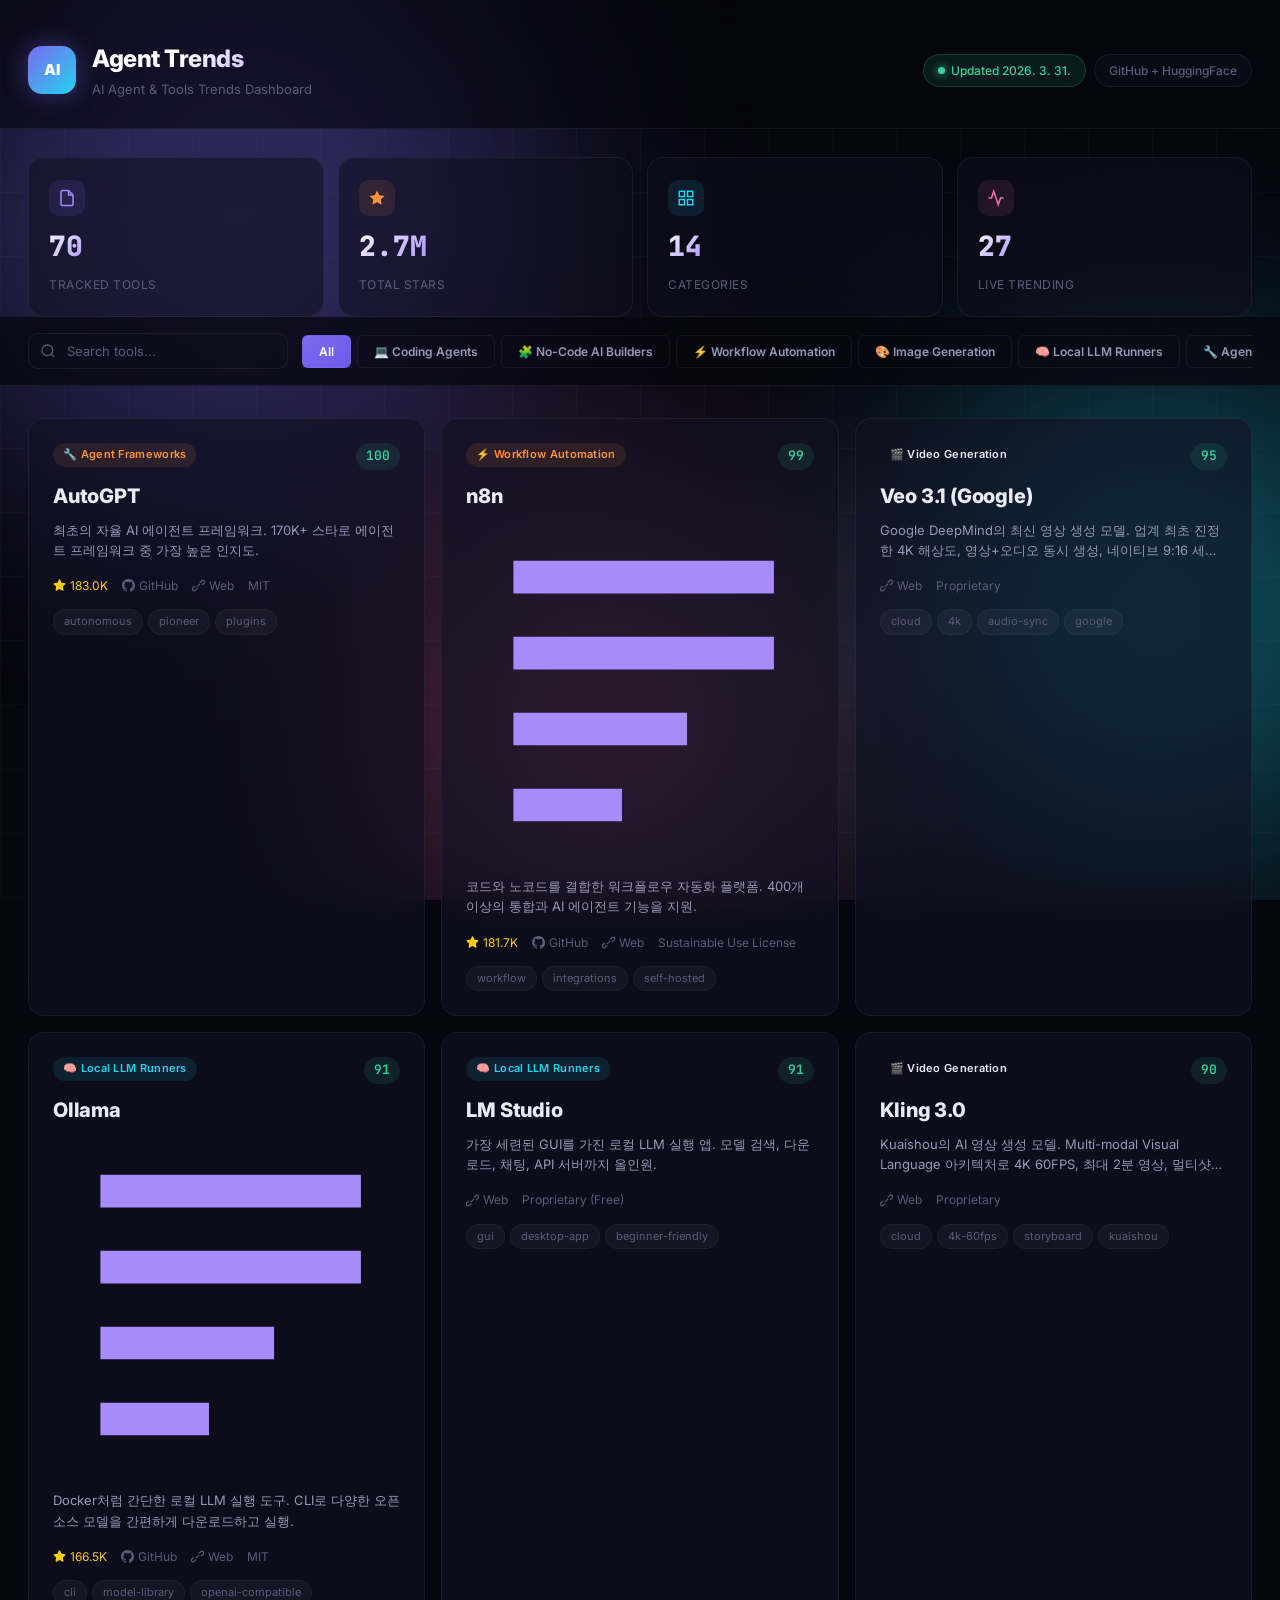
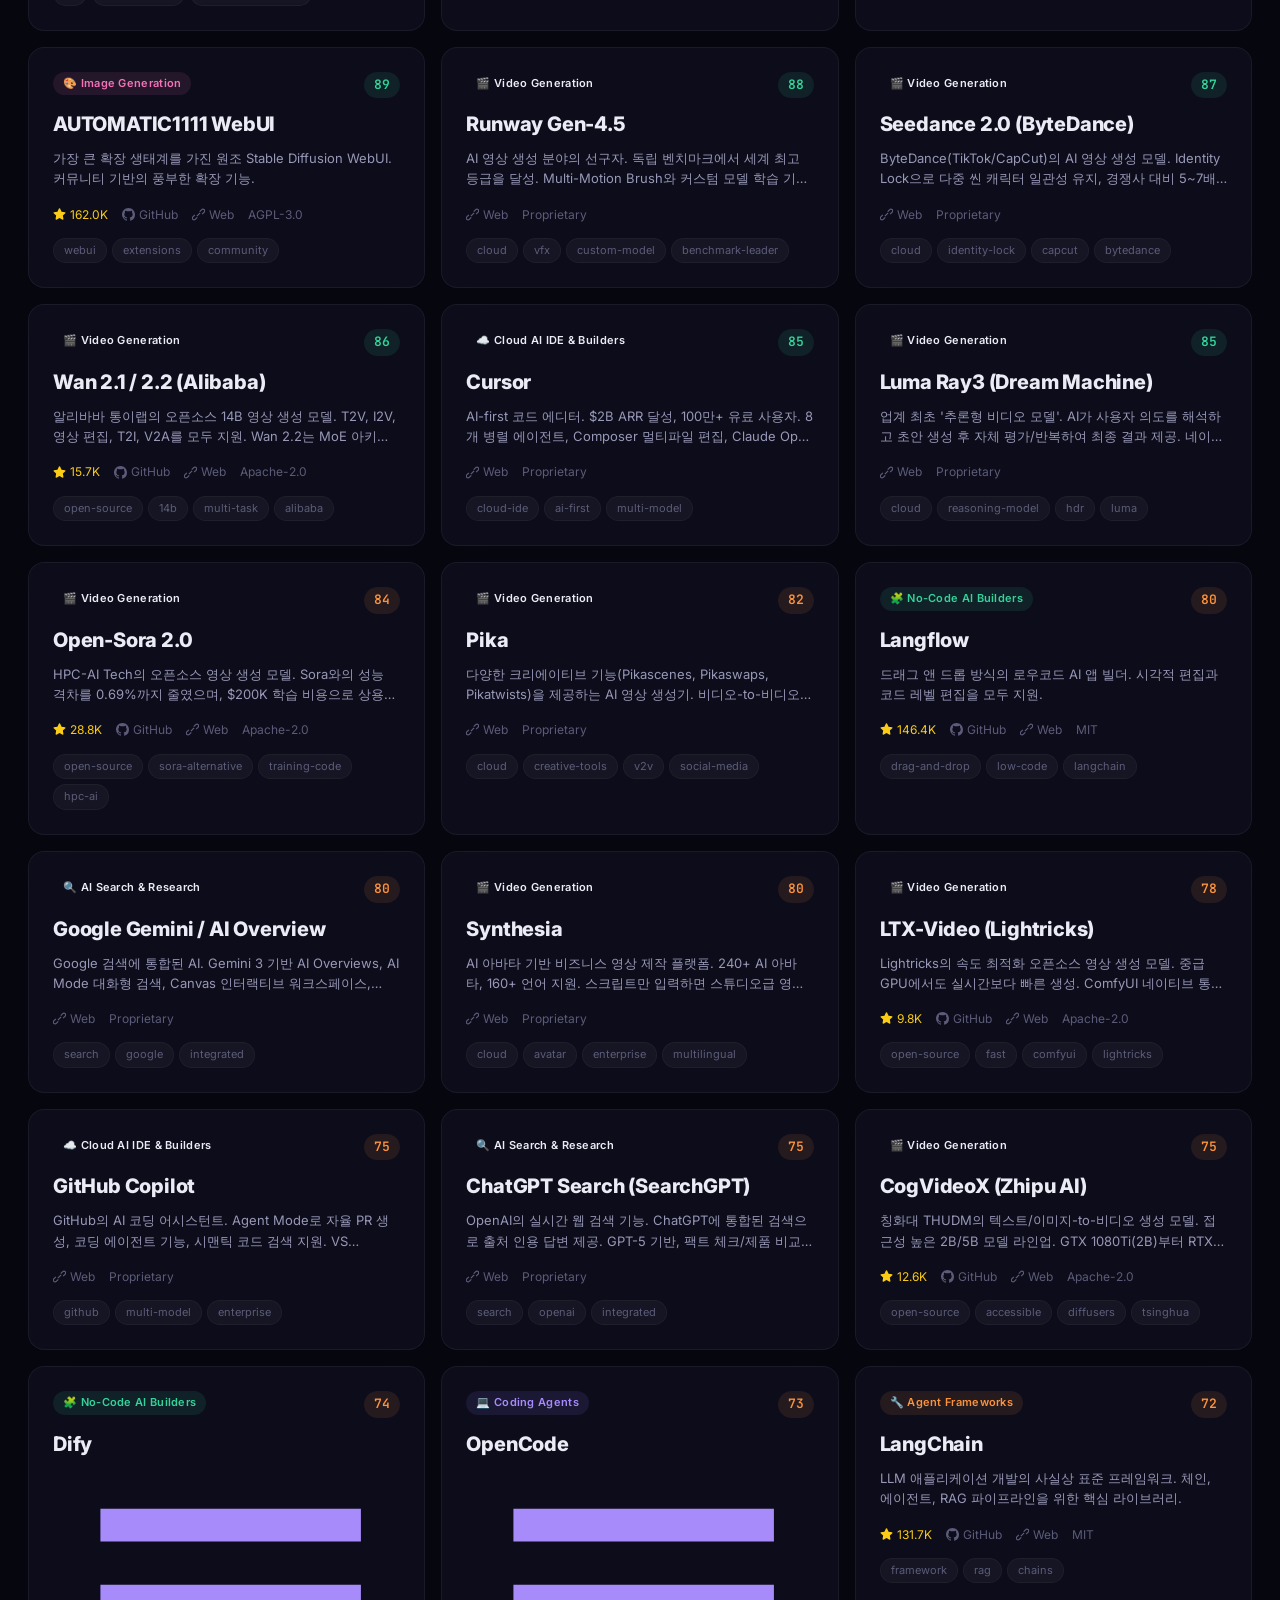
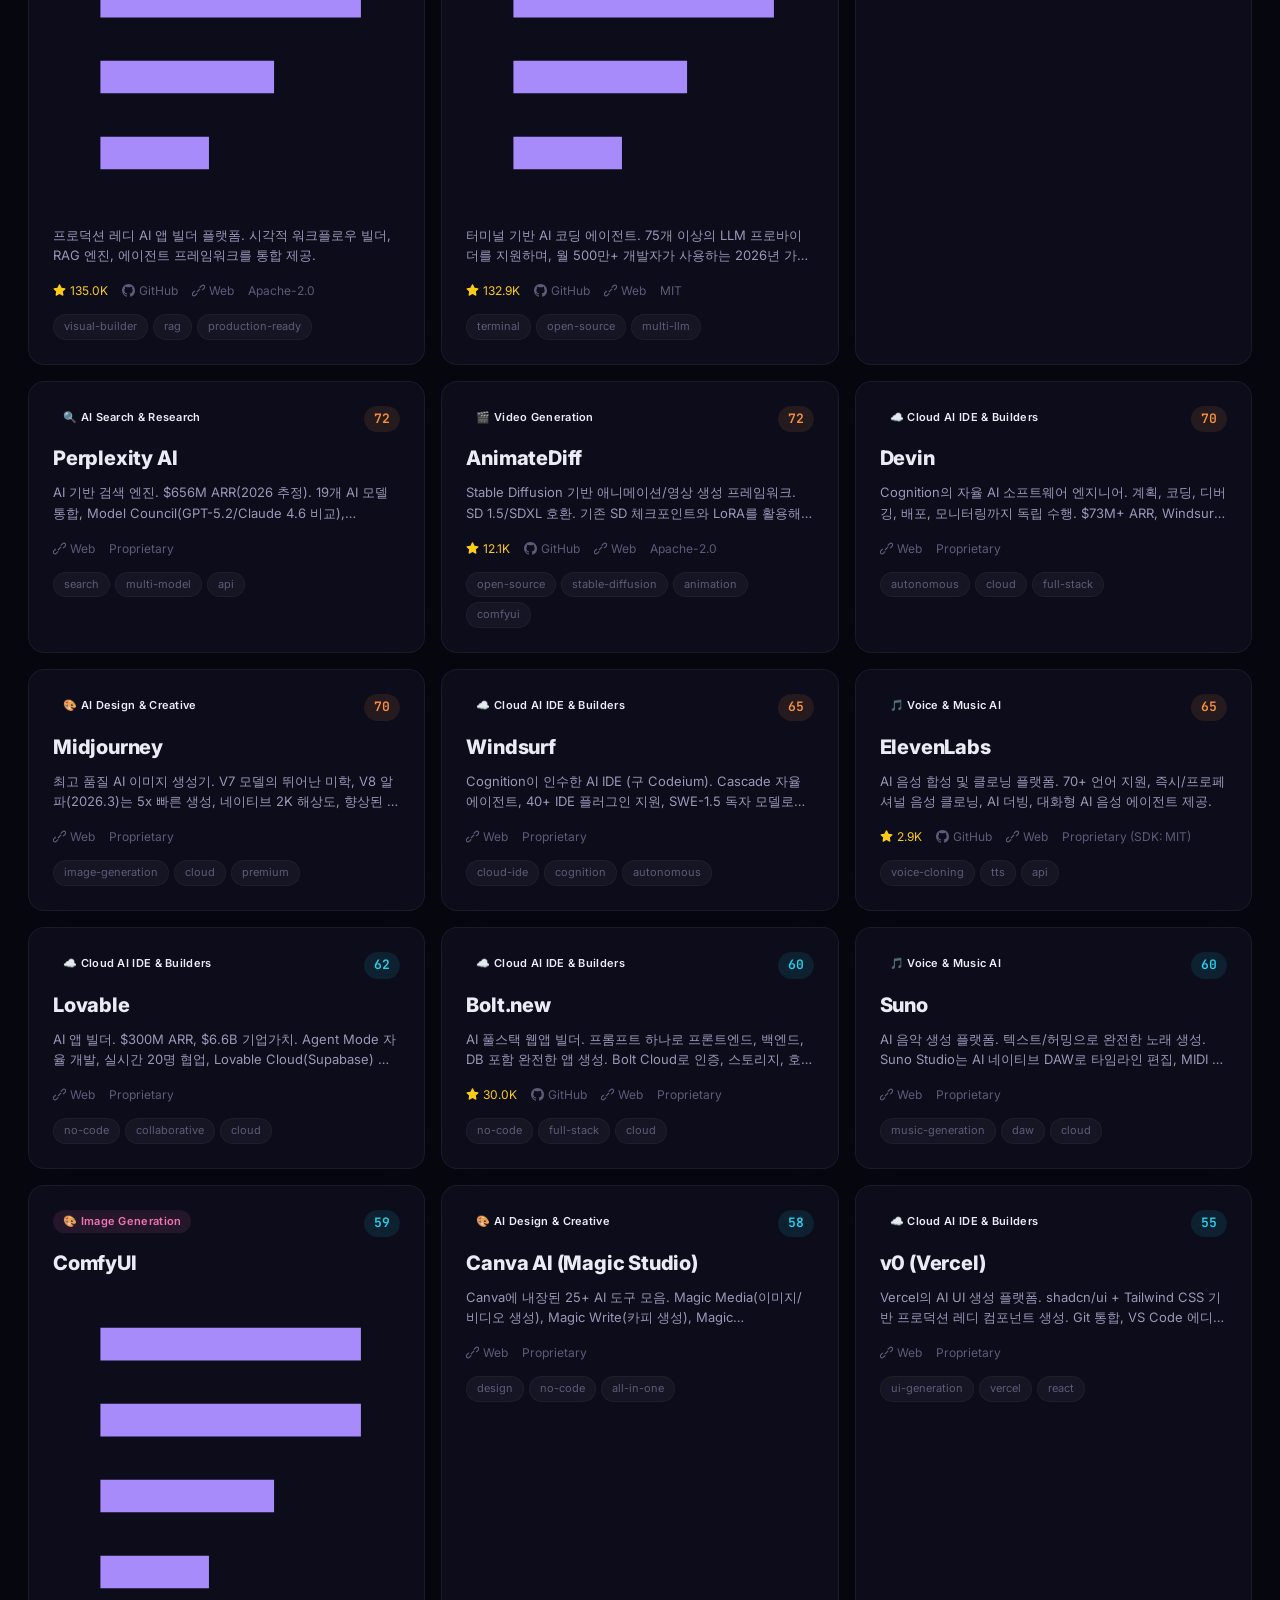
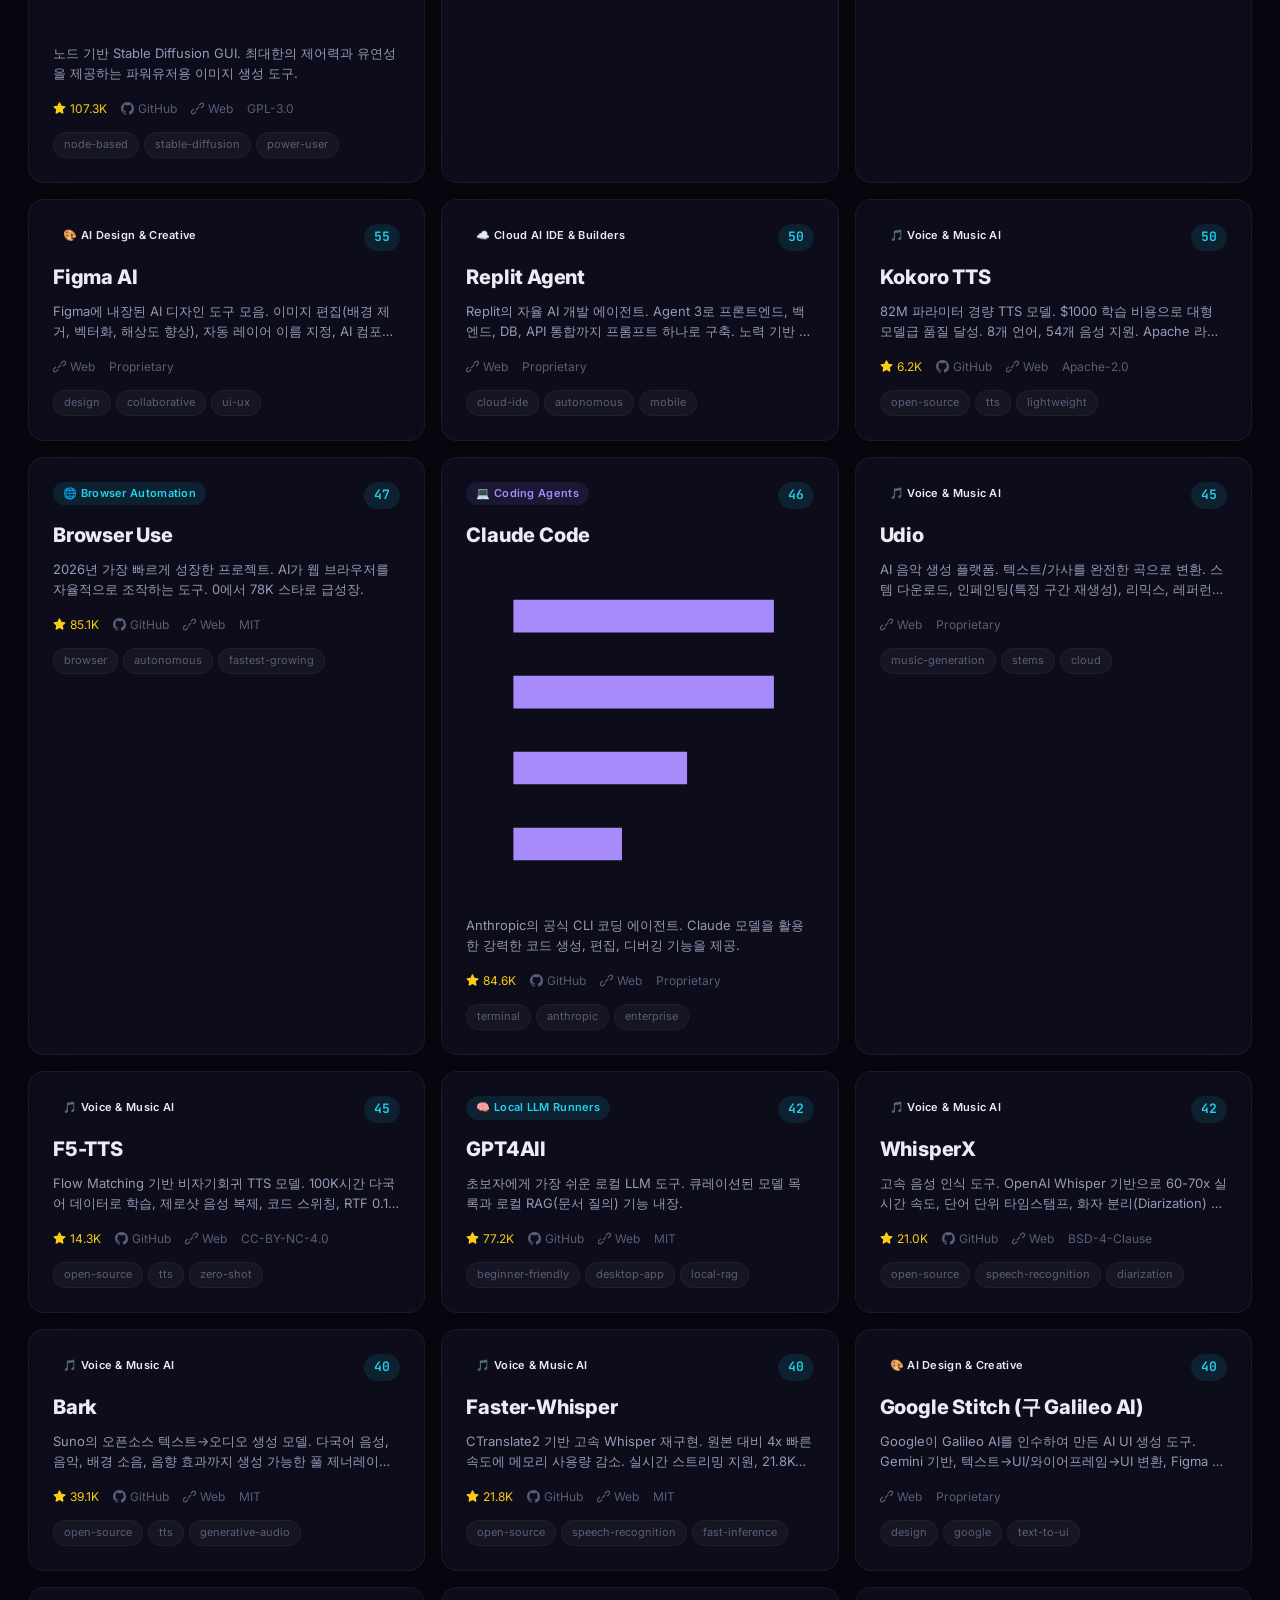
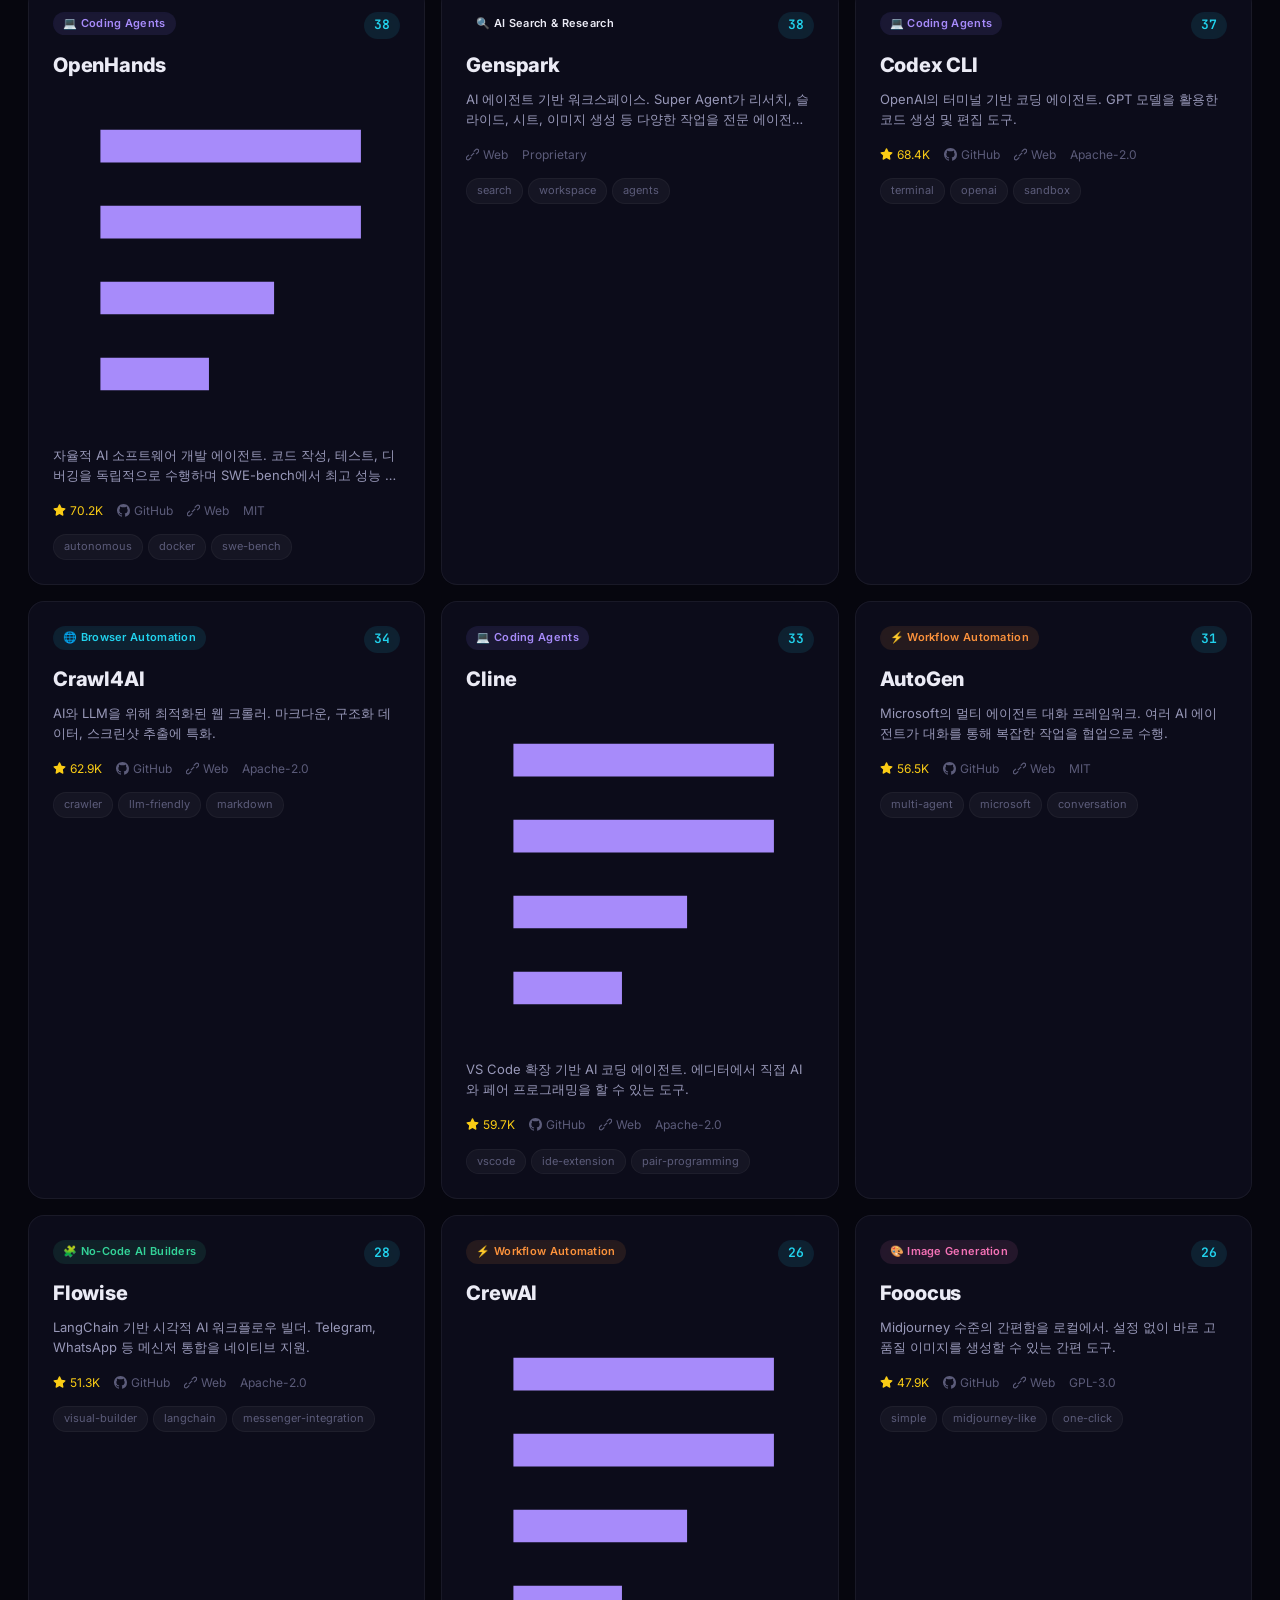
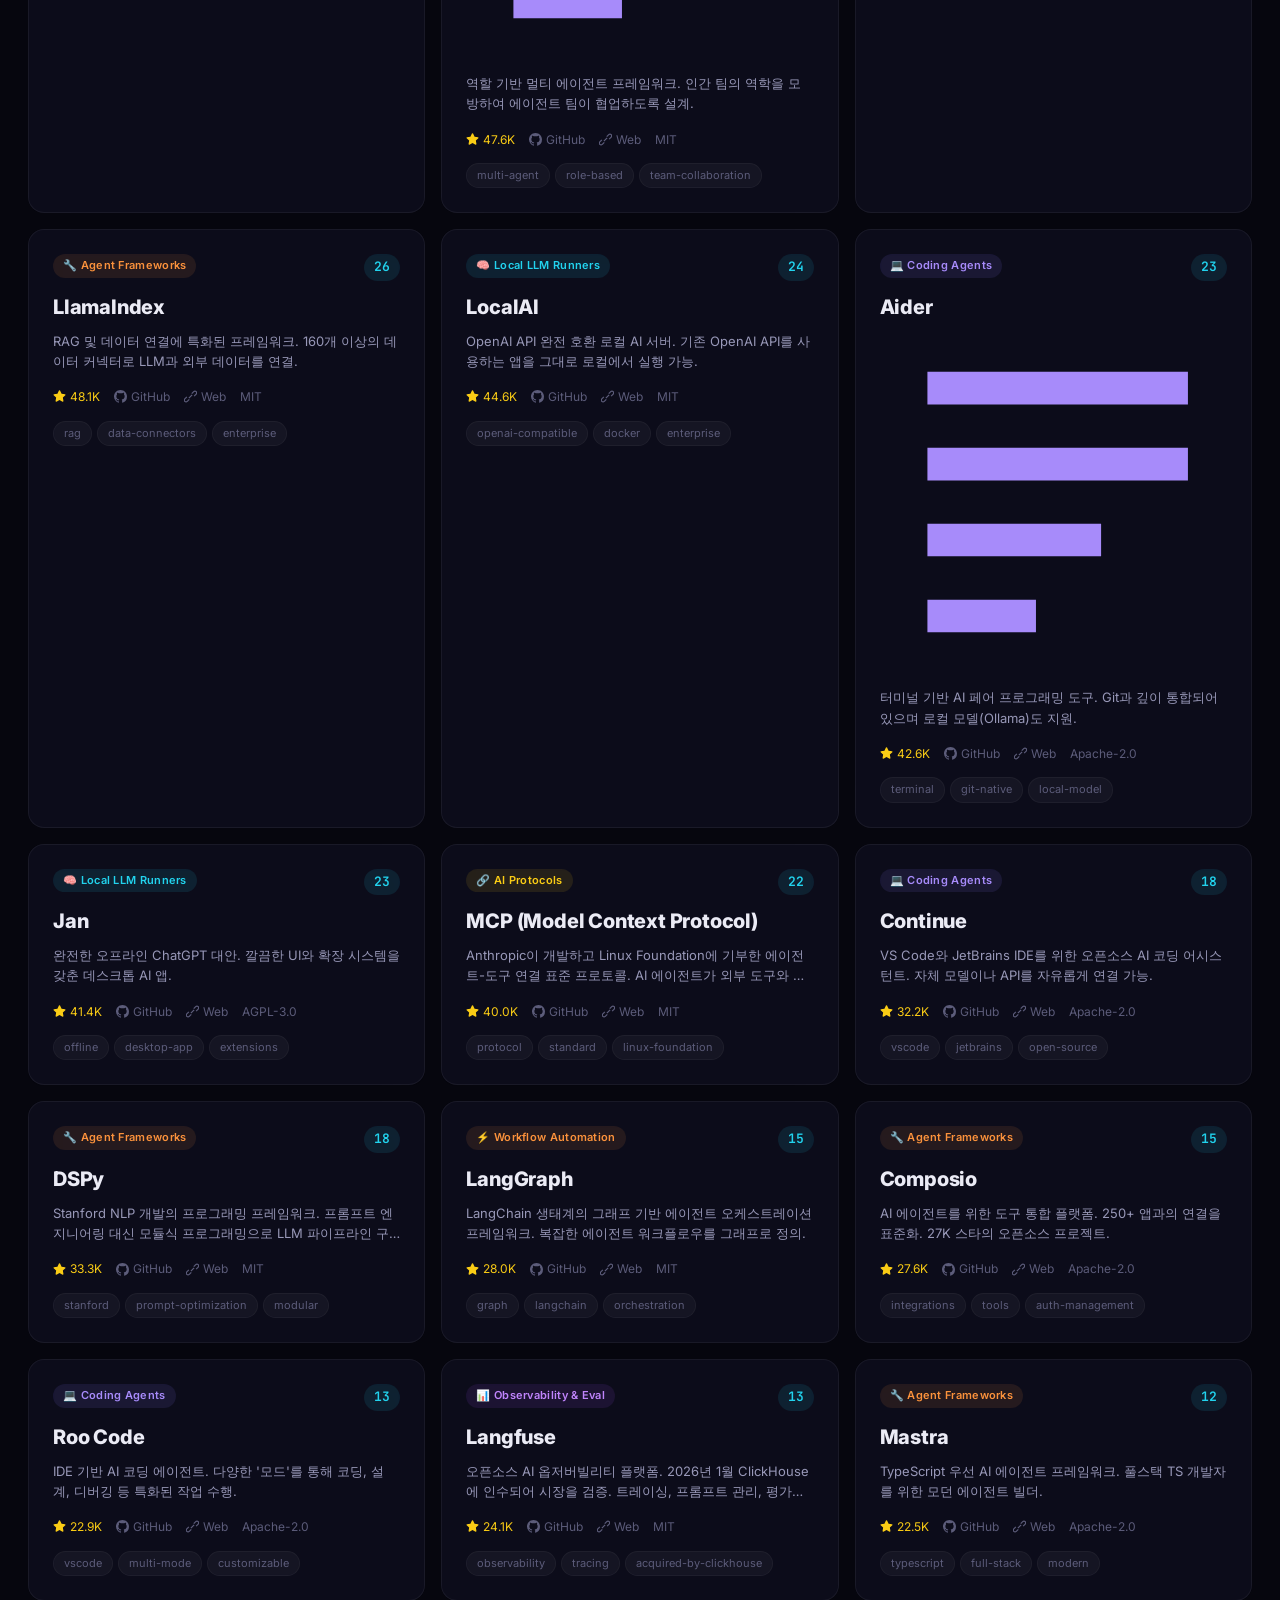
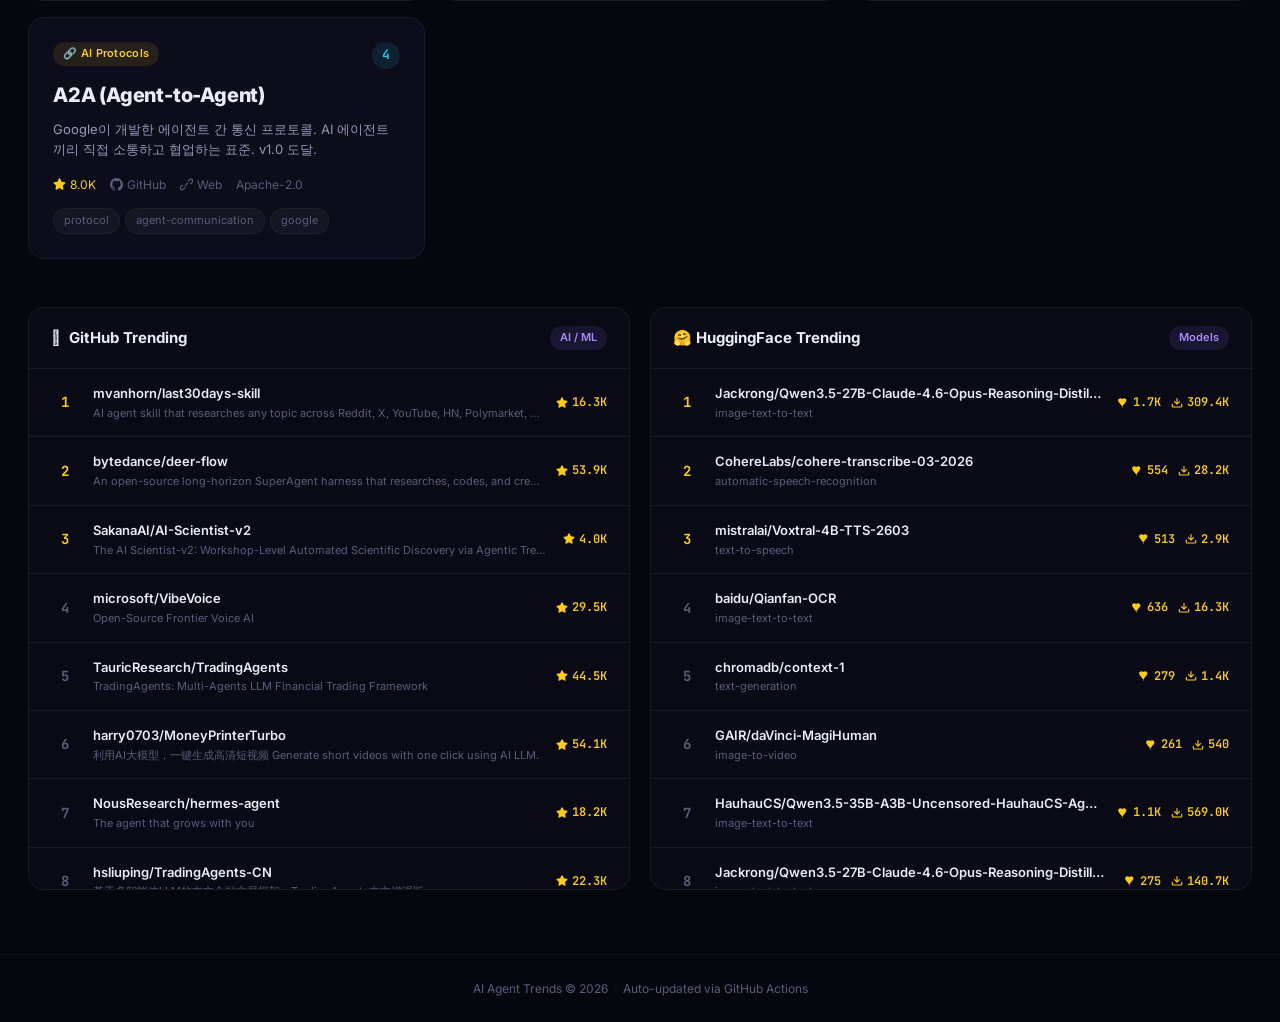
==== docs/index.html @ 65620b0f "feat: expand to 70 tools across 14 categories — add video, cloud IDE, voice/music, search, design Ma" ====
<!DOCTYPE html>
<html lang="ko">
<head>
  <meta charset="UTF-8">
  <meta name="viewport" content="width=device-width, initial-scale=1.0">
  <title>AI Agent Trends</title>
  <meta name="description" content="AI Agent & Tool Trends Hub - Coding, Video, Voice, Search, and more">
  <link rel="icon" href="data:image/svg+xml,<svg xmlns='http://www.w3.org/2000/svg' viewBox='0 0 100 100'><text y='.9em' font-size='90'>⚡</text></svg>">
  <link rel="preconnect" href="https://fonts.googleapis.com">
  <link rel="preconnect" href="https://fonts.gstatic.com" crossorigin>
  <link href="https://fonts.googleapis.com/css2?family=Inter:wght@400;500;600;700;800;900&family=JetBrains+Mono:wght@400;500;600&display=swap" rel="stylesheet">
  <link rel="stylesheet" href="assets/style.css">
</head>
<body>
  <!-- Animated Background -->
  <div class="bg-effects">
    <div class="orb orb-1"></div>
    <div class="orb orb-2"></div>
    <div class="orb orb-3"></div>
    <div class="grid-overlay"></div>
  </div>

  <!-- Header -->
  <header class="header">
    <div class="container">
      <div class="header-inner">
        <div class="logo-group">
          <div class="logo-mark">
            <span>AI</span>
          </div>
          <div>
            <h1 class="logo-text">Agent Trends</h1>
            <p class="logo-sub">AI Agent & Tools Trends Dashboard</p>
          </div>
        </div>
        <div class="header-badges">
          <span class="badge badge-live" id="lastUpdated">
            <span class="live-dot"></span>
            Loading...
          </span>
          <span class="badge badge-source">GitHub + HuggingFace</span>
        </div>
      </div>
    </div>
  </header>

  <!-- Stats -->
  <section class="stats-section">
    <div class="container">
      <div class="stats-grid">
        <div class="stat-card">
          <div class="stat-icon">
            <svg viewBox="0 0 24 24" fill="none" stroke="currentColor" stroke-width="2"><path d="M14 2H6a2 2 0 0 0-2 2v16a2 2 0 0 0 2 2h12a2 2 0 0 0 2-2V8z"/><polyline points="14 2 14 8 20 8"/></svg>
          </div>
          <span class="stat-number" id="totalTools">-</span>
          <span class="stat-label">Tracked Tools</span>
        </div>
        <div class="stat-card">
          <div class="stat-icon star-icon">
            <svg viewBox="0 0 24 24" fill="currentColor"><path d="M12 2l3.09 6.26L22 9.27l-5 4.87 1.18 6.88L12 17.77l-6.18 3.25L7 14.14 2 9.27l6.91-1.01L12 2z"/></svg>
          </div>
          <span class="stat-number" id="totalStars">-</span>
          <span class="stat-label">Total Stars</span>
        </div>
        <div class="stat-card">
          <div class="stat-icon cat-icon">
            <svg viewBox="0 0 24 24" fill="none" stroke="currentColor" stroke-width="2"><rect x="3" y="3" width="7" height="7"/><rect x="14" y="3" width="7" height="7"/><rect x="14" y="14" width="7" height="7"/><rect x="3" y="14" width="7" height="7"/></svg>
          </div>
          <span class="stat-number" id="totalCategories">-</span>
          <span class="stat-label">Categories</span>
        </div>
        <div class="stat-card">
          <div class="stat-icon trend-icon">
            <svg viewBox="0 0 24 24" fill="none" stroke="currentColor" stroke-width="2"><polyline points="22 12 18 12 15 21 9 3 6 12 2 12"/></svg>
          </div>
          <span class="stat-number" id="trendingCount">-</span>
          <span class="stat-label">Live Trending</span>
        </div>
      </div>
    </div>
  </section>

  <!-- Filter -->
  <section class="filter-section">
    <div class="container">
      <div class="filter-bar">
        <div class="search-wrap">
          <svg class="search-icon" viewBox="0 0 24 24" fill="none" stroke="currentColor" stroke-width="2"><circle cx="11" cy="11" r="8"/><path d="m21 21-4.3-4.3"/></svg>
          <input type="text" id="searchInput" placeholder="Search tools..." autocomplete="off" spellcheck="false">
        </div>
        <div class="tabs-wrap" id="categoryTabs">
          <button class="tab active" data-category="all">All</button>
        </div>
      </div>
    </div>
  </section>

  <!-- Main Tools -->
  <main class="main-section">
    <div class="container">
      <div class="tools-grid" id="toolsGrid">
        <div class="placeholder-loader">
          <div class="loader-spinner"></div>
          <p>Loading tools...</p>
        </div>
      </div>
    </div>
  </main>

  <!-- Trending Feeds -->
  <section class="feed-section">
    <div class="container">
      <div class="feed-columns">
        <!-- GitHub Trending -->
        <div class="feed-column">
          <div class="feed-header">
            <h2><span class="feed-icon">&#xf09b;</span> GitHub Trending</h2>
            <span class="feed-badge">AI / ML</span>
          </div>
          <div class="feed-list" id="githubTrending">
            <div class="placeholder-loader small"><div class="loader-spinner"></div></div>
          </div>
        </div>
        <!-- HuggingFace Trending -->
        <div class="feed-column">
          <div class="feed-header">
            <h2>&#x1F917; HuggingFace Trending</h2>
            <span class="feed-badge">Models</span>
          </div>
          <div class="feed-list" id="hfTrending">
            <div class="placeholder-loader small"><div class="loader-spinner"></div></div>
          </div>
        </div>
      </div>
    </div>
  </section>

  <!-- Modal -->
  <div class="modal-backdrop" id="modalBackdrop">
    <div class="modal-sheet" id="modalSheet">
      <div class="modal-handle"></div>
      <button class="modal-x" id="modalClose" aria-label="Close">
        <svg viewBox="0 0 24 24" fill="none" stroke="currentColor" stroke-width="2"><path d="M18 6 6 18"/><path d="m6 6 12 12"/></svg>
      </button>
      <div class="modal-body" id="modalContent"></div>
    </div>
  </div>

  <!-- Footer -->
  <footer class="footer">
    <div class="container">
      <div class="footer-inner">
        <span>AI Agent Trends &copy; 2026</span>
        <span class="footer-sep">&middot;</span>
        <span>Auto-updated via GitHub Actions</span>
      </div>
    </div>
  </footer>

  <script src="assets/app.js"></script>
</body>
</html>
---- docs/assets/style.css ----
/* =============================================
   AI Agent Trends — 2026 Glassmorphism Design
   ============================================= */

/* ---- Tokens ---- */
:root {
  --bg:         #06060e;
  --bg-glass:   rgba(16, 16, 30, .55);
  --bg-card:    rgba(18, 18, 35, .6);
  --bg-card-h:  rgba(26, 26, 50, .7);
  --bg-surface: rgba(22, 22, 42, .5);
  --border:     rgba(255,255,255,.06);
  --border-h:   rgba(255,255,255,.12);
  --text:       #ebebf5;
  --text-2:     #9898b8;
  --text-3:     #5c5c7a;
  --accent:     #7c6aef;
  --accent-l:   #a78bfa;
  --accent-dim: rgba(124,106,239,.12);
  --cyan:       #22d3ee;
  --cyan-dim:   rgba(34,211,238,.10);
  --green:      #34d399;
  --green-dim:  rgba(52,211,153,.10);
  --orange:     #fb923c;
  --orange-dim: rgba(251,146,60,.10);
  --pink:       #f472b6;
  --pink-dim:   rgba(244,114,182,.10);
  --yellow:     #facc15;
  --red:        #f87171;
  --blur:       20px;
  --r:          16px;
  --r-sm:       10px;
  --r-xs:       6px;
  --shadow:     0 8px 32px rgba(0,0,0,.4);
  --shadow-xl:  0 24px 64px rgba(0,0,0,.5);
  --ease:       cubic-bezier(.4,0,.2,1);
}

*,*::before,*::after{margin:0;padding:0;box-sizing:border-box}

body{
  font-family:'Inter',-apple-system,BlinkMacSystemFont,sans-serif;
  background:var(--bg);
  color:var(--text);
  line-height:1.6;
  -webkit-font-smoothing:antialiased;
  overflow-x:hidden;
}

.container{max-width:1320px;margin:0 auto;padding:0 28px}

/* ---- Animated BG ---- */
.bg-effects{
  position:fixed;inset:0;z-index:0;pointer-events:none;overflow:hidden;
}
.orb{
  position:absolute;border-radius:50%;filter:blur(120px);opacity:.35;
  animation:float 20s ease-in-out infinite;
}
.orb-1{width:600px;height:600px;background:var(--accent);top:-10%;left:-5%;animation-delay:0s}
.orb-2{width:500px;height:500px;background:var(--cyan);top:40%;right:-10%;animation-delay:-7s}
.orb-3{width:450px;height:450px;background:var(--pink);bottom:-5%;left:30%;animation-delay:-14s}

@keyframes float{
  0%,100%{transform:translate(0,0) scale(1)}
  33%{transform:translate(30px,-40px) scale(1.05)}
  66%{transform:translate(-20px,30px) scale(.95)}
}

.grid-overlay{
  position:absolute;inset:0;
  background-image:
    linear-gradient(rgba(255,255,255,.02) 1px, transparent 1px),
    linear-gradient(90deg, rgba(255,255,255,.02) 1px, transparent 1px);
  background-size:64px 64px;
}

/* ---- Header ---- */
.header{
  position:relative;z-index:10;
  padding:40px 0 28px;
  border-bottom:1px solid var(--border);
  background:rgba(6,6,14,.6);
  backdrop-filter:blur(var(--blur));
}
.header-inner{
  display:flex;align-items:center;justify-content:space-between;flex-wrap:wrap;gap:16px;
}
.logo-group{display:flex;align-items:center;gap:16px}
.logo-mark{
  width:48px;height:48px;border-radius:14px;
  background:linear-gradient(135deg,var(--accent),var(--cyan));
  display:grid;place-items:center;
  font-weight:900;font-size:15px;color:#fff;
  box-shadow:0 0 24px rgba(124,106,239,.4);
}
.logo-text{
  font-size:24px;font-weight:800;letter-spacing:-.02em;
  background:linear-gradient(135deg,#fff 40%,var(--accent-l));
  -webkit-background-clip:text;-webkit-text-fill-color:transparent;background-clip:text;
}
.logo-sub{font-size:13px;color:var(--text-3);margin-top:1px}

.header-badges{display:flex;gap:8px;flex-wrap:wrap}
.badge{
  display:inline-flex;align-items:center;gap:6px;
  padding:6px 14px;border-radius:20px;font-size:12px;font-weight:500;
  border:1px solid var(--border);
}
.badge-live{background:var(--green-dim);color:var(--green);border-color:rgba(52,211,153,.2)}
.badge-source{background:var(--bg-glass);color:var(--text-3)}
.live-dot{
  width:7px;height:7px;border-radius:50%;background:var(--green);
  box-shadow:0 0 8px var(--green);animation:pulse 2s infinite;
}
@keyframes pulse{0%,100%{opacity:1}50%{opacity:.35}}

/* ---- Stats ---- */
.stats-section{position:relative;z-index:10;padding:28px 0 0}
.stats-grid{display:grid;grid-template-columns:repeat(4,1fr);gap:14px}

.stat-card{
  background:var(--bg-glass);
  backdrop-filter:blur(var(--blur));
  border:1px solid var(--border);
  border-radius:var(--r);
  padding:22px 20px;
  display:flex;flex-direction:column;align-items:flex-start;gap:6px;
  transition:border-color .25s var(--ease),transform .25s var(--ease);
}
.stat-card:hover{border-color:var(--border-h);transform:translateY(-2px)}
.stat-icon{
  width:36px;height:36px;border-radius:10px;
  display:grid;place-items:center;
  background:var(--accent-dim);color:var(--accent-l);
  margin-bottom:2px;
}
.stat-icon svg{width:18px;height:18px}
.star-icon{background:var(--orange-dim);color:var(--orange)}
.cat-icon{background:var(--cyan-dim);color:var(--cyan)}
.trend-icon{background:var(--pink-dim);color:var(--pink)}
.stat-number{
  font-size:28px;font-weight:800;
  font-family:'JetBrains Mono',monospace;
  background:linear-gradient(135deg,#fff,var(--accent-l));
  -webkit-background-clip:text;-webkit-text-fill-color:transparent;background-clip:text;
}
.stat-label{font-size:12px;color:var(--text-3);text-transform:uppercase;letter-spacing:.5px}

/* ---- Filter ---- */
.filter-section{
  position:sticky;top:0;z-index:100;
  padding:16px 0;
  background:rgba(6,6,14,.75);
  backdrop-filter:blur(24px);
  border-bottom:1px solid var(--border);
}
.filter-bar{display:flex;align-items:center;gap:14px}

.search-wrap{
  position:relative;flex:0 0 260px;
}
.search-icon{
  position:absolute;left:12px;top:50%;transform:translateY(-50%);
  width:16px;height:16px;color:var(--text-3);pointer-events:none;
}
.search-wrap input{
  width:100%;padding:9px 14px 9px 38px;
  background:var(--bg-glass);border:1px solid var(--border);border-radius:var(--r-sm);
  color:var(--text);font-size:13px;font-family:inherit;outline:none;
  transition:border-color .2s var(--ease),box-shadow .2s var(--ease);
}
.search-wrap input:focus{border-color:var(--accent);box-shadow:0 0 0 3px var(--accent-dim)}
.search-wrap input::placeholder{color:var(--text-3)}

.tabs-wrap{
  display:flex;gap:6px;overflow-x:auto;flex:1;
  scrollbar-width:none;-ms-overflow-style:none;
}
.tabs-wrap::-webkit-scrollbar{display:none}

.tab{
  padding:8px 16px;
  background:transparent;border:1px solid var(--border);border-radius:var(--r-xs);
  color:var(--text-2);font-size:12px;font-weight:600;font-family:inherit;
  cursor:pointer;white-space:nowrap;
  transition:all .2s var(--ease);
}
.tab:hover{background:var(--bg-glass);color:var(--text);border-color:var(--border-h)}
.tab.active{
  background:linear-gradient(135deg,var(--accent),#6c5ce7);
  color:#fff;border-color:transparent;
  box-shadow:0 0 16px var(--accent-dim);
}

/* ---- Tool Cards ---- */
.main-section{position:relative;z-index:10;padding:32px 0 48px}
.tools-grid{
  display:grid;
  grid-template-columns:repeat(auto-fill,minmax(340px,1fr));
  gap:16px;
}

.tool-card{
  background:var(--bg-card);
  backdrop-filter:blur(var(--blur));
  border:1px solid var(--border);
  border-radius:var(--r);
  padding:24px;
  cursor:pointer;position:relative;overflow:hidden;
  transition:all .3s var(--ease);
}
.tool-card::after{
  content:'';position:absolute;inset:0;border-radius:var(--r);
  background:linear-gradient(135deg,rgba(124,106,239,.08),rgba(34,211,238,.06));
  opacity:0;transition:opacity .3s var(--ease);pointer-events:none;
}
.tool-card:hover{
  border-color:var(--border-h);
  transform:translateY(-4px);
  box-shadow:var(--shadow);
}
.tool-card:hover::after{opacity:1}

.card-top{display:flex;align-items:flex-start;justify-content:space-between;margin-bottom:6px}
.card-cat{
  display:inline-block;padding:3px 10px;border-radius:20px;
  font-size:11px;font-weight:600;letter-spacing:.3px;
}
.cat-coding-agents{background:var(--accent-dim);color:var(--accent-l)}
.cat-nocode-builders{background:var(--green-dim);color:var(--green)}
.cat-workflow-automation{background:var(--orange-dim);color:var(--orange)}
.cat-image-generation{background:var(--pink-dim);color:var(--pink)}
.cat-local-llm{background:var(--cyan-dim);color:var(--cyan)}

.card-score{
  font-family:'JetBrains Mono',monospace;font-size:13px;font-weight:600;
  padding:3px 10px;border-radius:20px;
}
.s-high{background:var(--green-dim);color:var(--green)}
.s-mid{background:var(--orange-dim);color:var(--orange)}
.s-low{background:var(--cyan-dim);color:var(--cyan)}

.card-name{font-size:20px;font-weight:800;margin:10px 0 8px;letter-spacing:-.01em}
.card-desc{
  font-size:13px;color:var(--text-2);line-height:1.55;
  display:-webkit-box;-webkit-line-clamp:2;-webkit-box-orient:vertical;overflow:hidden;
  margin-bottom:16px;
}
.card-meta{display:flex;align-items:center;gap:14px;margin-bottom:14px}
.meta-item{
  display:inline-flex;align-items:center;gap:4px;
  font-size:12px;color:var(--text-3);
}
.meta-item svg{width:13px;height:13px}
.meta-item.stars-item{color:var(--yellow)}

.card-tags{display:flex;flex-wrap:wrap;gap:5px}
.tag{
  padding:3px 10px;border-radius:20px;
  background:rgba(255,255,255,.04);
  font-size:11px;color:var(--text-3);
  border:1px solid rgba(255,255,255,.04);
}

/* ---- Trending Feeds ---- */
.feed-section{
  position:relative;z-index:10;
  padding:0 0 64px;
}
.feed-columns{display:grid;grid-template-columns:1fr 1fr;gap:20px}
.feed-column{
  background:var(--bg-glass);
  backdrop-filter:blur(var(--blur));
  border:1px solid var(--border);
  border-radius:var(--r);
  overflow:hidden;
}
.feed-header{
  display:flex;align-items:center;justify-content:space-between;
  padding:18px 22px;border-bottom:1px solid var(--border);
}
.feed-header h2{font-size:15px;font-weight:700;display:flex;align-items:center;gap:8px}
.feed-badge{
  padding:3px 10px;border-radius:20px;
  background:var(--accent-dim);color:var(--accent-l);
  font-size:11px;font-weight:600;
}
.feed-list{max-height:520px;overflow-y:auto;scrollbar-width:thin;scrollbar-color:var(--border) transparent}
.feed-list::-webkit-scrollbar{width:4px}
.feed-list::-webkit-scrollbar-thumb{background:var(--border);border-radius:4px}

.feed-item{
  display:flex;align-items:center;gap:14px;
  padding:14px 22px;
  border-bottom:1px solid var(--border);
  text-decoration:none;color:inherit;
  transition:background .2s var(--ease);
}
.feed-item:last-child{border-bottom:none}
.feed-item:hover{background:rgba(255,255,255,.03)}

.feed-rank{
  font-family:'JetBrains Mono',monospace;
  font-size:14px;font-weight:700;color:var(--text-3);
  min-width:28px;text-align:center;
}
.feed-rank.gold{color:var(--yellow)}
.feed-info{flex:1;min-width:0}
.feed-name{
  font-size:13px;font-weight:600;
  white-space:nowrap;overflow:hidden;text-overflow:ellipsis;
}
.feed-desc{
  font-size:11px;color:var(--text-3);margin-top:1px;
  white-space:nowrap;overflow:hidden;text-overflow:ellipsis;
}
.feed-stat{
  font-family:'JetBrains Mono',monospace;
  font-size:12px;font-weight:600;color:var(--yellow);white-space:nowrap;
  display:flex;align-items:center;gap:4px;
}
.feed-stat svg{width:12px;height:12px}

/* ---- Modal ---- */
.modal-backdrop{
  position:fixed;inset:0;z-index:1000;
  background:rgba(0,0,0,.6);backdrop-filter:blur(8px);
  display:flex;align-items:flex-end;justify-content:center;
  opacity:0;pointer-events:none;
  transition:opacity .3s var(--ease);
}
.modal-backdrop.open{opacity:1;pointer-events:auto}
.modal-backdrop.open .modal-sheet{transform:translateY(0)}

.modal-sheet{
  background:var(--bg-card);
  backdrop-filter:blur(40px);
  border:1px solid var(--border);
  border-radius:24px 24px 0 0;
  width:100%;max-width:800px;
  max-height:90vh;overflow-y:auto;
  position:relative;
  transform:translateY(100%);
  transition:transform .4s var(--ease);
  scrollbar-width:thin;scrollbar-color:var(--border) transparent;
}
.modal-handle{
  width:40px;height:4px;border-radius:2px;
  background:var(--border-h);
  margin:12px auto 0;
}
.modal-x{
  position:absolute;top:18px;right:18px;
  width:36px;height:36px;border-radius:50%;
  background:var(--bg-surface);border:1px solid var(--border);
  color:var(--text-2);cursor:pointer;
  display:grid;place-items:center;
  transition:all .2s var(--ease);z-index:10;
}
.modal-x svg{width:18px;height:18px}
.modal-x:hover{background:var(--border-h);color:var(--text)}
.modal-body{padding:28px 32px 40px}

.modal-cat{margin-bottom:8px}
.modal-title{font-size:28px;font-weight:900;letter-spacing:-.02em;margin-bottom:8px}
.modal-desc{font-size:14px;color:var(--text-2);line-height:1.65}

.modal-links{display:flex;gap:10px;margin:20px 0 28px;flex-wrap:wrap}
.m-link{
  display:inline-flex;align-items:center;gap:7px;
  padding:10px 18px;border-radius:var(--r-sm);
  font-size:13px;font-weight:600;text-decoration:none;
  transition:all .2s var(--ease);
}
.m-link svg{width:16px;height:16px}
.m-link-gh{
  background:rgba(255,255,255,.06);color:var(--text);
  border:1px solid var(--border);
}
.m-link-gh:hover{background:rgba(255,255,255,.1);border-color:var(--border-h)}
.m-link-web{
  background:linear-gradient(135deg,var(--accent),#6c5ce7);
  color:#fff;border:none;
  box-shadow:0 4px 20px var(--accent-dim);
}
.m-link-web:hover{filter:brightness(1.1);transform:translateY(-1px)}

.modal-stats-row{
  display:grid;grid-template-columns:repeat(3,1fr);gap:10px;margin-bottom:28px;
}
.m-stat{
  background:var(--bg-surface);border-radius:var(--r-sm);
  padding:14px;text-align:center;
  border:1px solid var(--border);
}
.m-stat-val{
  font-size:22px;font-weight:800;
  font-family:'JetBrains Mono',monospace;
  background:linear-gradient(135deg,#fff,var(--accent-l));
  -webkit-background-clip:text;-webkit-text-fill-color:transparent;background-clip:text;
}
.m-stat-lbl{font-size:11px;color:var(--text-3);margin-top:2px;text-transform:uppercase;letter-spacing:.3px}

.m-section{margin-bottom:24px}
.m-section-title{
  font-size:12px;font-weight:700;color:var(--text-3);
  text-transform:uppercase;letter-spacing:.7px;
  margin-bottom:12px;
  padding-bottom:8px;border-bottom:1px solid var(--border);
}

.feature-grid{
  list-style:none;display:grid;grid-template-columns:1fr 1fr;gap:8px;
}
.feature-grid li{
  font-size:13px;color:var(--text-2);padding:8px 12px 8px 30px;
  position:relative;background:var(--bg-surface);border-radius:var(--r-xs);
  border:1px solid var(--border);
}
.feature-grid li::before{
  content:'';position:absolute;left:12px;top:13px;
  width:8px;height:8px;border-radius:50%;
  background:var(--green);opacity:.7;
}

.code-block{
  background:#080812;border:1px solid var(--border);border-radius:var(--r-sm);
  padding:18px 20px;overflow-x:auto;
}
.code-block pre{
  font-family:'JetBrains Mono',monospace;font-size:13px;
  color:var(--text-2);line-height:1.75;white-space:pre-wrap;word-break:break-all;
}
.code-block .comment{color:var(--text-3)}
.code-block .cmd{color:var(--cyan)}

/* ---- Benchmark Section ---- */
.bench-section{position:relative;z-index:10;padding:0 0 48px}
.section-head{margin-bottom:24px}
.section-head h2{font-size:22px;font-weight:800;letter-spacing:-.01em}
.section-sub{font-size:13px;color:var(--text-3);margin-top:4px}

.bench-tabs{display:flex;gap:6px;margin-bottom:16px;flex-wrap:wrap}
.bench-tab{
  padding:8px 16px;background:var(--bg-glass);
  border:1px solid var(--border);border-radius:var(--r-xs);
  color:var(--text-2);font-size:12px;font-weight:600;font-family:inherit;
  cursor:pointer;white-space:nowrap;transition:all .2s var(--ease);
}
.bench-tab:hover{background:var(--bg-card-h);border-color:var(--border-h)}
.bench-tab.active{background:linear-gradient(135deg,var(--accent),#6c5ce7);color:#fff;border-color:transparent}

.bench-table-wrap{
  background:var(--bg-glass);backdrop-filter:blur(var(--blur));
  border:1px solid var(--border);border-radius:var(--r);overflow:hidden;
}
.bench-info{
  display:flex;align-items:center;justify-content:space-between;
  padding:16px 22px;border-bottom:1px solid var(--border);flex-wrap:wrap;gap:8px;
}
.bench-name{font-size:15px;font-weight:700}
.bench-desc{font-size:12px;color:var(--text-3);max-width:500px}
.bench-source{
  font-size:11px;color:var(--accent-l);text-decoration:none;
  padding:4px 10px;background:var(--accent-dim);border-radius:12px;
}
.bench-source:hover{background:rgba(124,106,239,.2)}

.bench-table{width:100%;border-collapse:collapse}
.bench-table th{
  text-align:left;padding:10px 18px;font-size:11px;font-weight:700;
  color:var(--text-3);text-transform:uppercase;letter-spacing:.5px;
  border-bottom:1px solid var(--border);background:rgba(0,0,0,.2);
}
.bench-table td{
  padding:12px 18px;font-size:13px;border-bottom:1px solid var(--border);
}
.bench-table tr:last-child td{border-bottom:none}
.bench-table tr:hover td{background:rgba(255,255,255,.02)}
.bench-table .rank-cell{
  font-family:'JetBrains Mono',monospace;font-weight:700;color:var(--text-3);width:40px;
}
.bench-table .rank-cell.top{color:var(--yellow)}
.bench-table .score-cell{
  font-family:'JetBrains Mono',monospace;font-weight:700;color:var(--green);
}
.bench-table .org-cell{color:var(--text-3);font-size:12px}

/* ---- Mini Benchmark (in modal) ---- */
.mini-bench{
  background:var(--bg-surface);border:1px solid var(--border);
  border-radius:var(--r-sm);padding:14px;margin-bottom:10px;
}
.mini-bench .bench-table{font-size:12px}
.mini-bench .bench-table th{padding:6px 10px;font-size:10px}
.mini-bench .bench-table td{padding:8px 10px;font-size:12px}

/* ---- Blog Article in Modal ---- */
.article-body{padding-top:20px}
.article-body h2{
  font-size:18px;font-weight:800;color:var(--text);
  margin:28px 0 12px;padding-top:16px;
  border-top:1px solid var(--border);
}
.article-body h2:first-child{border-top:none;margin-top:0;padding-top:0}
.article-body p{
  font-size:14px;color:var(--text-2);line-height:1.75;margin-bottom:12px;
}
.article-body strong{color:var(--text);font-weight:600}
.article-body code{
  font-family:'JetBrains Mono',monospace;font-size:12px;
  background:rgba(255,255,255,.06);padding:2px 6px;border-radius:4px;
  color:var(--cyan);
}

.read-more-btn{
  display:inline-flex;align-items:center;gap:6px;
  padding:10px 20px;margin-top:8px;
  background:linear-gradient(135deg,var(--accent),#6c5ce7);
  color:#fff;border:none;border-radius:var(--r-sm);
  font-size:13px;font-weight:600;font-family:inherit;
  cursor:pointer;transition:all .2s var(--ease);
}
.read-more-btn:hover{filter:brightness(1.15);transform:translateY(-1px)}

.article-meta{
  display:flex;align-items:center;gap:12px;margin:12px 0 20px;
  padding:12px 0;border-bottom:1px solid var(--border);
}
.article-meta-item{
  display:flex;align-items:center;gap:4px;
  font-size:12px;color:var(--text-3);
}

/* ---- New cat colors ---- */
.cat-agent-frameworks{background:rgba(251,146,60,.10);color:var(--orange)}
.cat-browser-automation{background:rgba(34,211,238,.10);color:var(--cyan)}
.cat-ai-protocols{background:rgba(250,204,21,.10);color:var(--yellow)}
.cat-observability{background:rgba(168,85,247,.10);color:#c084fc}

/* ---- Footer ---- */
.footer{
  position:relative;z-index:10;
  border-top:1px solid var(--border);
  padding:24px 0;
}
.footer-inner{
  display:flex;align-items:center;justify-content:center;gap:6px;
  font-size:12px;color:var(--text-3);flex-wrap:wrap;
}
.footer-sep{opacity:.3}

/* ---- Utility ---- */
.placeholder-loader{
  display:flex;flex-direction:column;align-items:center;
  justify-content:center;gap:12px;
  padding:64px 0;color:var(--text-3);font-size:13px;
}
.placeholder-loader.small{padding:32px 0}
.loader-spinner{
  width:28px;height:28px;border-radius:50%;
  border:3px solid var(--border);border-top-color:var(--accent);
  animation:spin .8s linear infinite;
}
@keyframes spin{to{transform:rotate(360deg)}}

.no-results{
  text-align:center;padding:80px 24px;
  color:var(--text-3);grid-column:1/-1;
}
.no-results h3{font-size:18px;color:var(--text-2);margin-bottom:6px}

/* appear animation */
@keyframes fadeUp{
  from{opacity:0;transform:translateY(16px)}
  to{opacity:1;transform:translateY(0)}
}
.tool-card{animation:fadeUp .4s var(--ease) both}
.tool-card:nth-child(1){animation-delay:.03s}
.tool-card:nth-child(2){animation-delay:.06s}
.tool-card:nth-child(3){animation-delay:.09s}
.tool-card:nth-child(4){animation-delay:.12s}
.tool-card:nth-child(5){animation-delay:.15s}
.tool-card:nth-child(6){animation-delay:.18s}
.tool-card:nth-child(7){animation-delay:.21s}
.tool-card:nth-child(8){animation-delay:.24s}
.tool-card:nth-child(9){animation-delay:.27s}
.tool-card:nth-child(10){animation-delay:.30s}
.tool-card:nth-child(n+11){animation-delay:.33s}

/* ---- Responsive ---- */
@media(max-width:900px){
  .feed-columns{grid-template-columns:1fr}
}
@media(max-width:768px){
  .header-inner{flex-direction:column;align-items:flex-start}
  .stats-grid{grid-template-columns:repeat(2,1fr)}
  .filter-bar{flex-direction:column;align-items:stretch}
  .search-wrap{flex:none}
  .tools-grid{grid-template-columns:1fr}
  .modal-sheet{max-width:100%;border-radius:20px 20px 0 0}
  .modal-body{padding:24px 20px 32px}
  .feature-grid{grid-template-columns:1fr}
  .modal-stats-row{grid-template-columns:1fr 1fr}
}
@media(max-width:480px){
  .container{padding:0 16px}
  .stat-number{font-size:22px}
}

/* ---- Custom scrollbar ---- */
::-webkit-scrollbar{width:6px}
::-webkit-scrollbar-track{background:transparent}
::-webkit-scrollbar-thumb{background:var(--border);border-radius:3px}
::-webkit-scrollbar-thumb:hover{background:var(--border-h)}
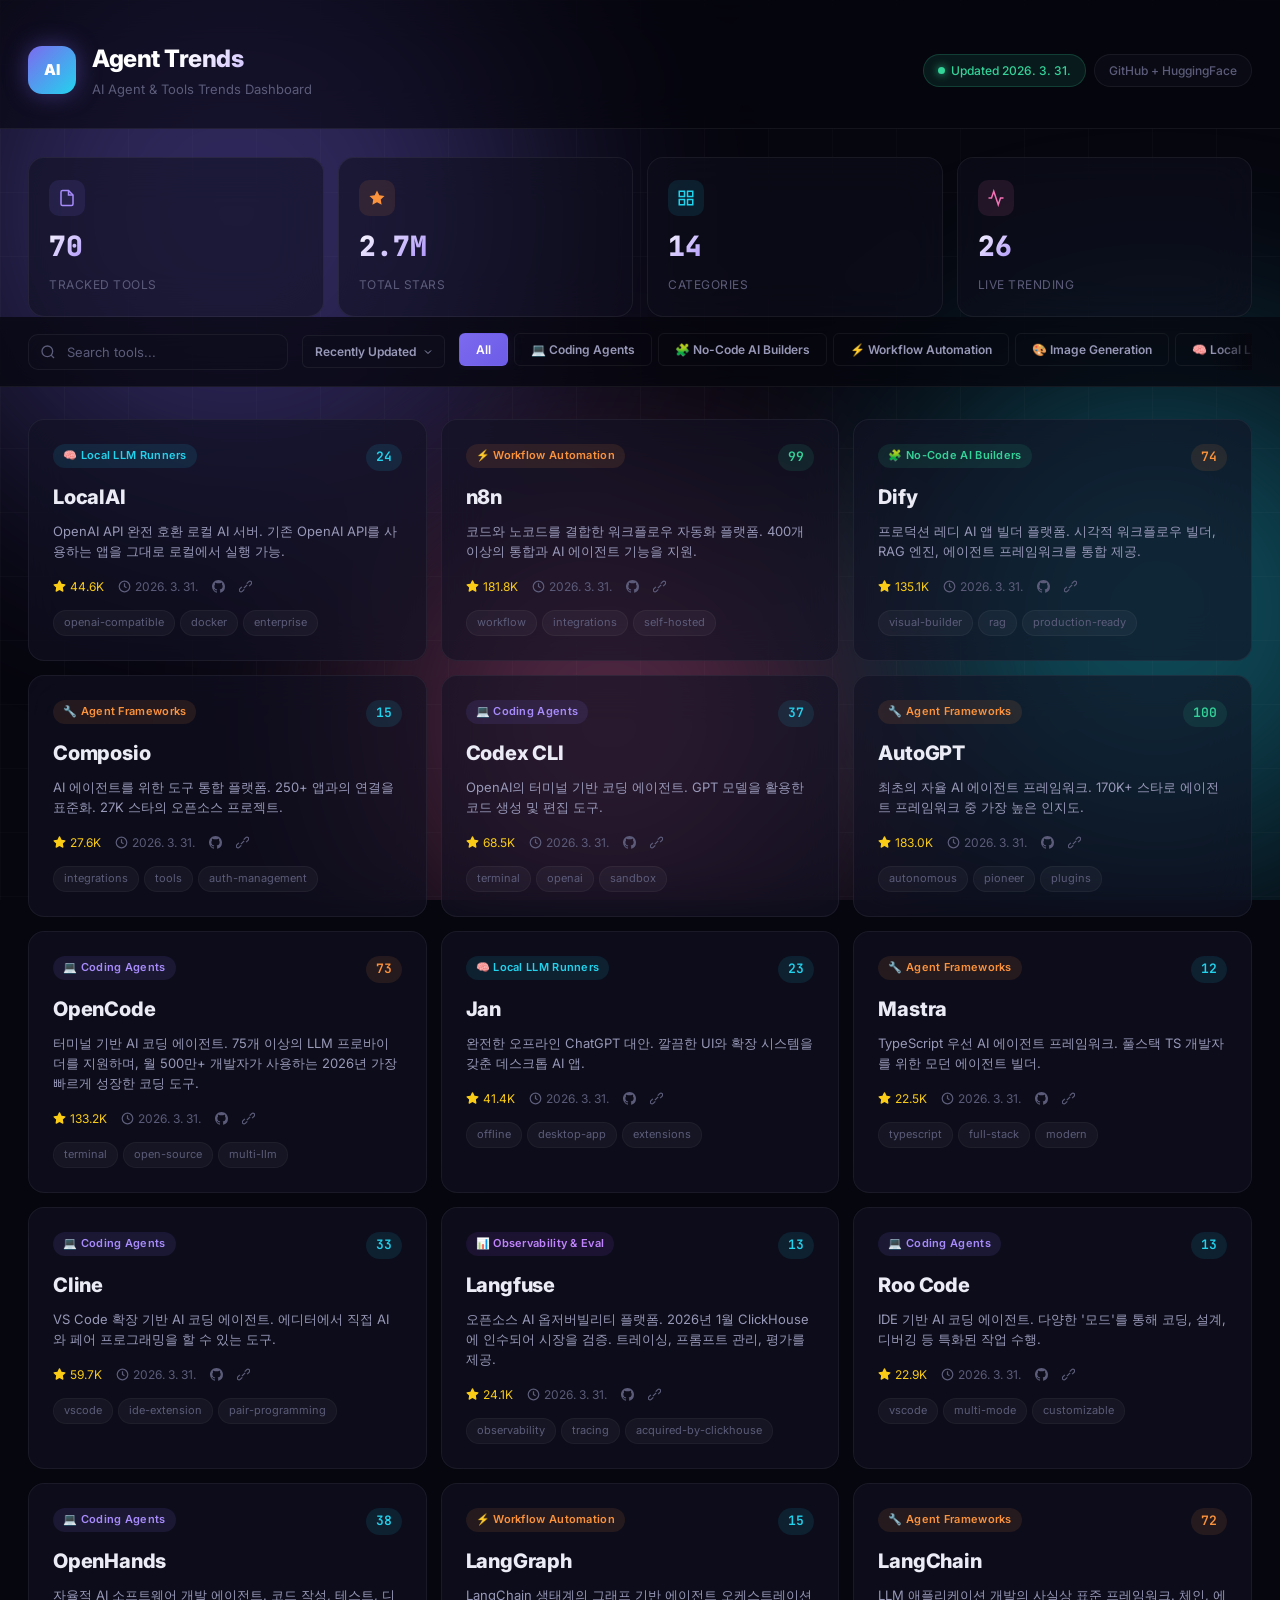
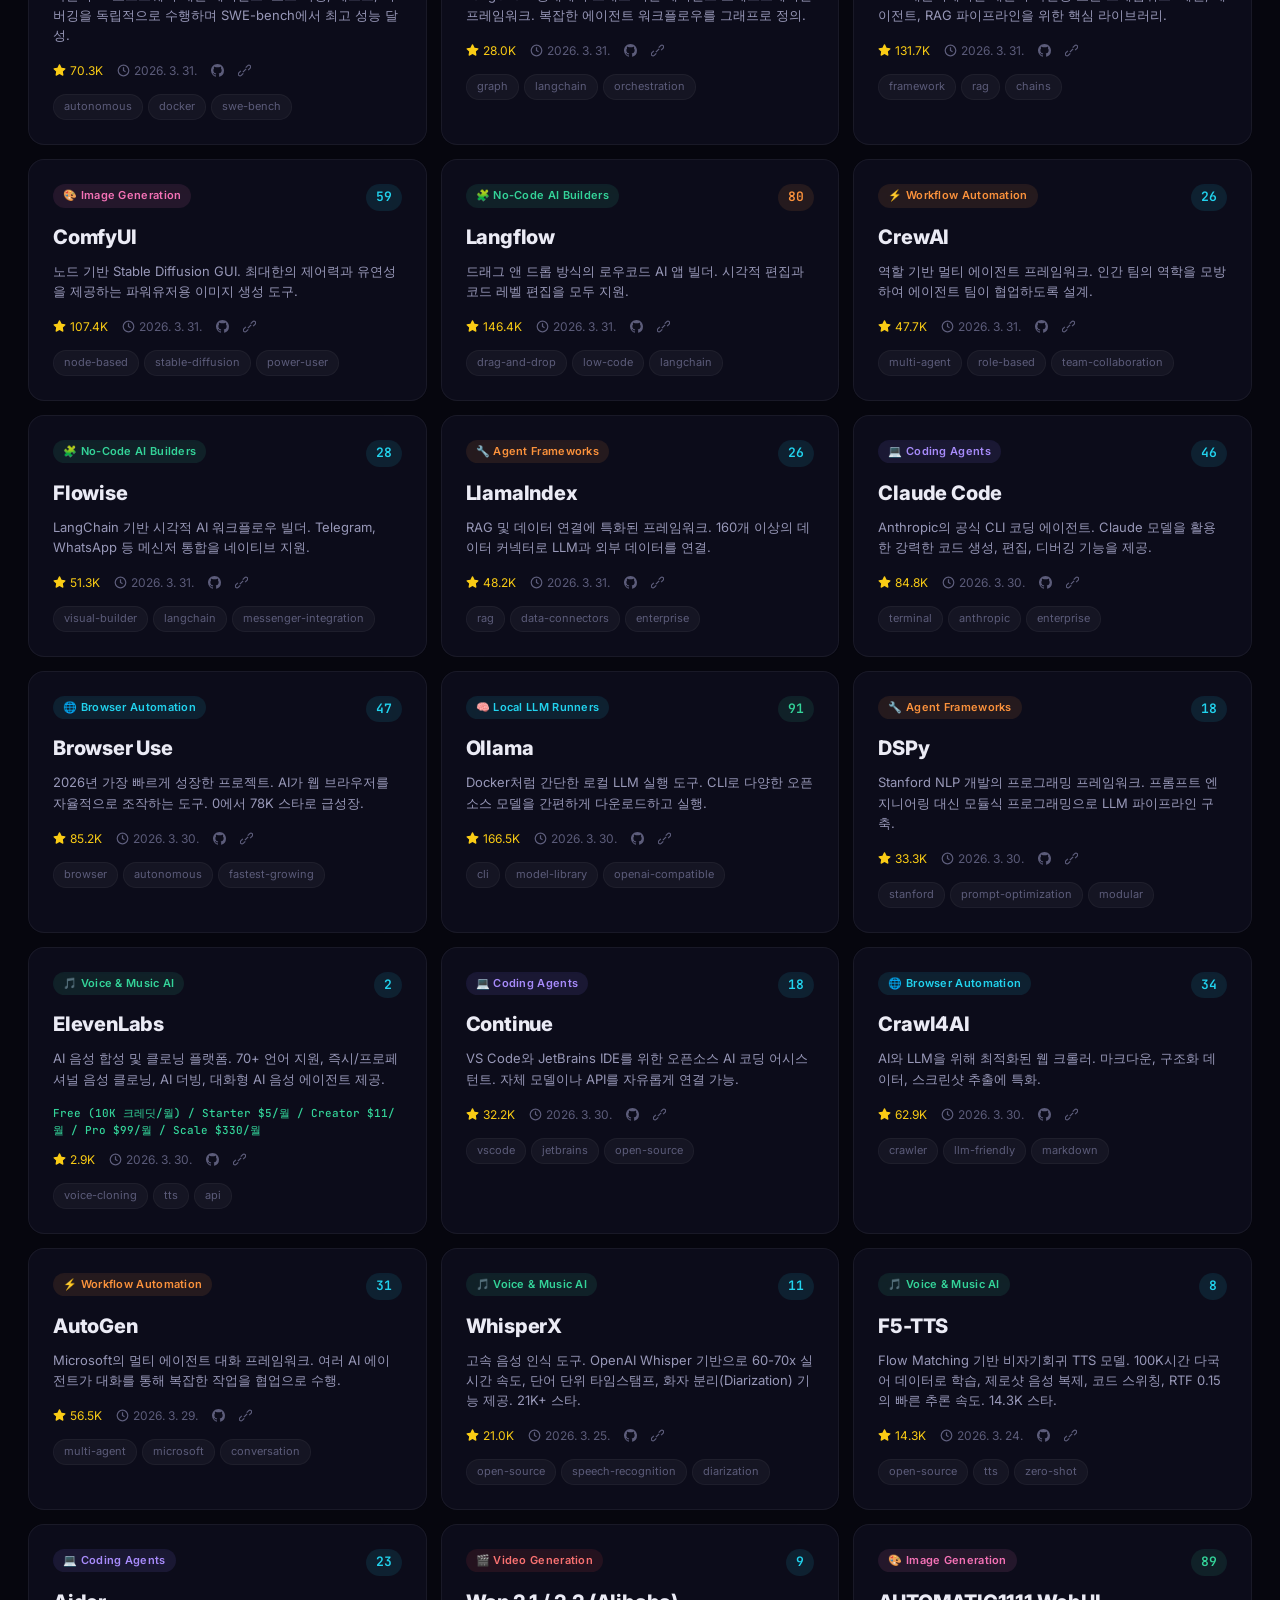
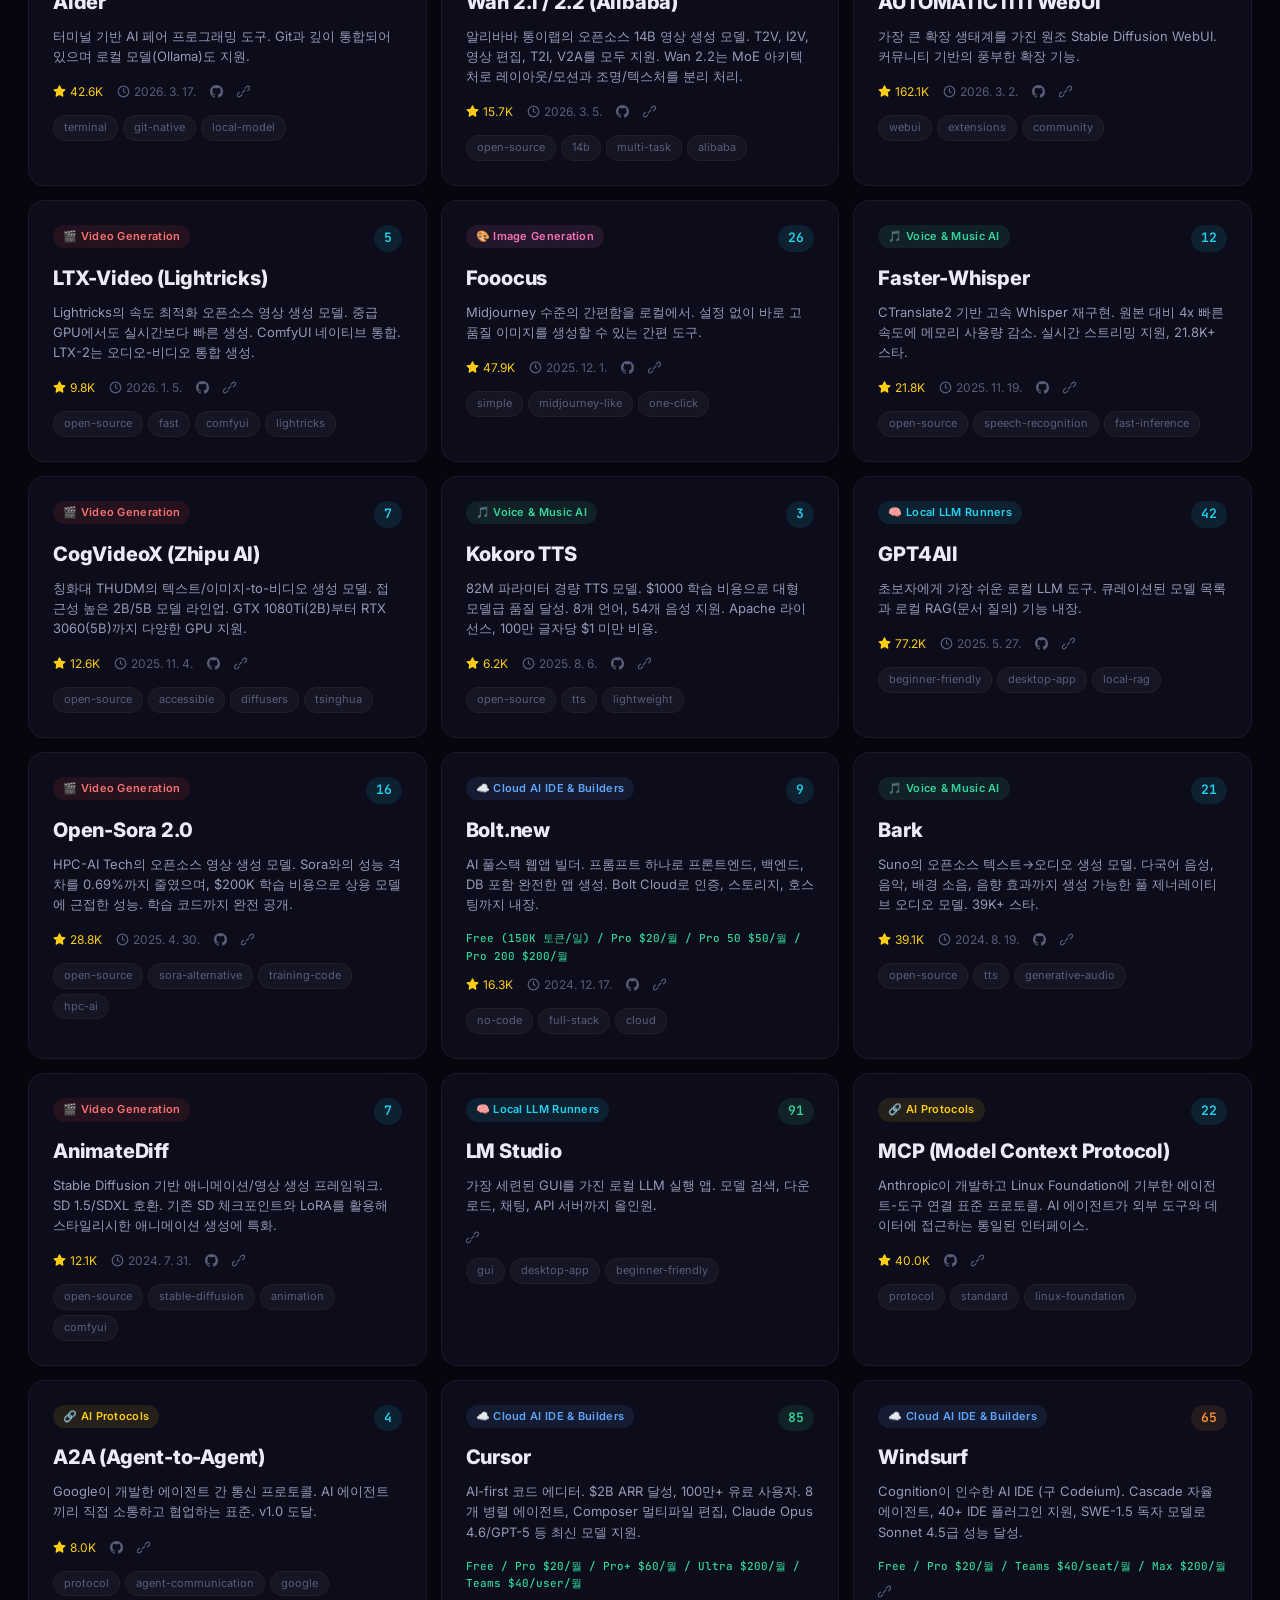
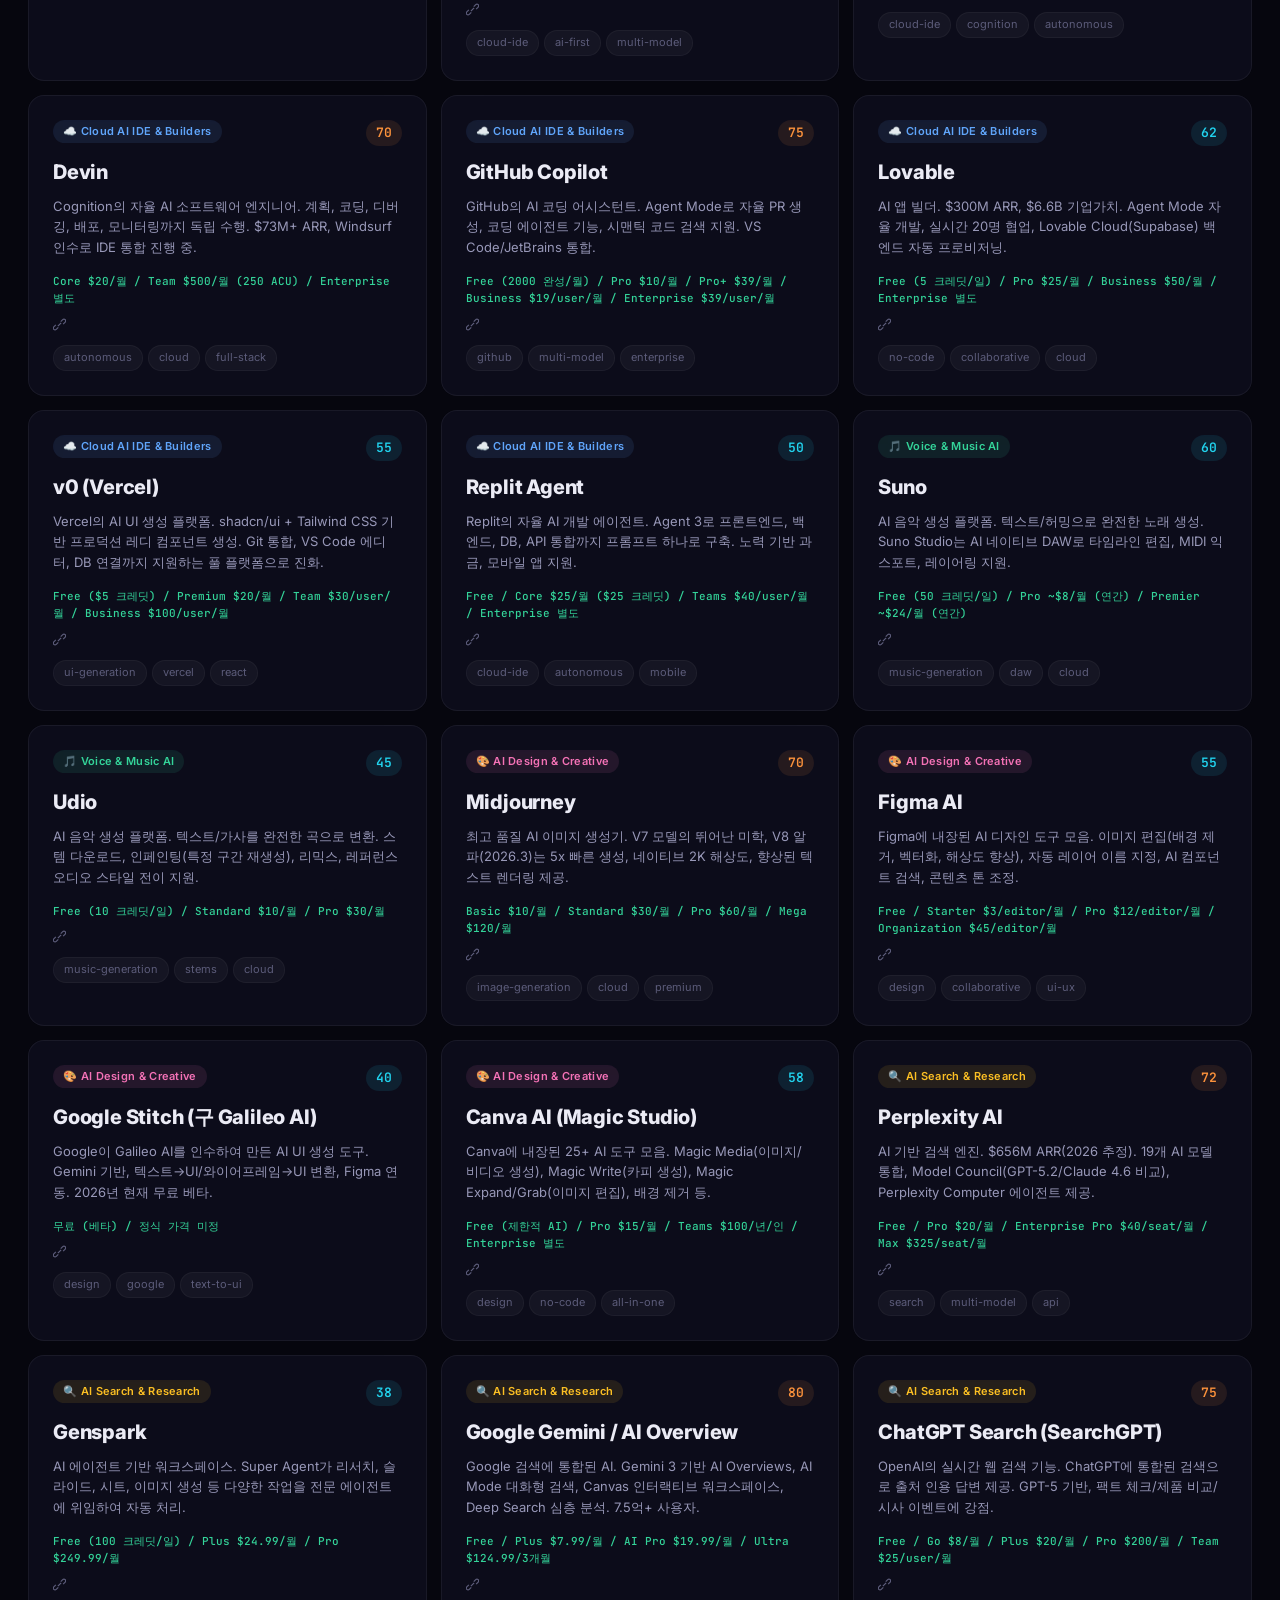
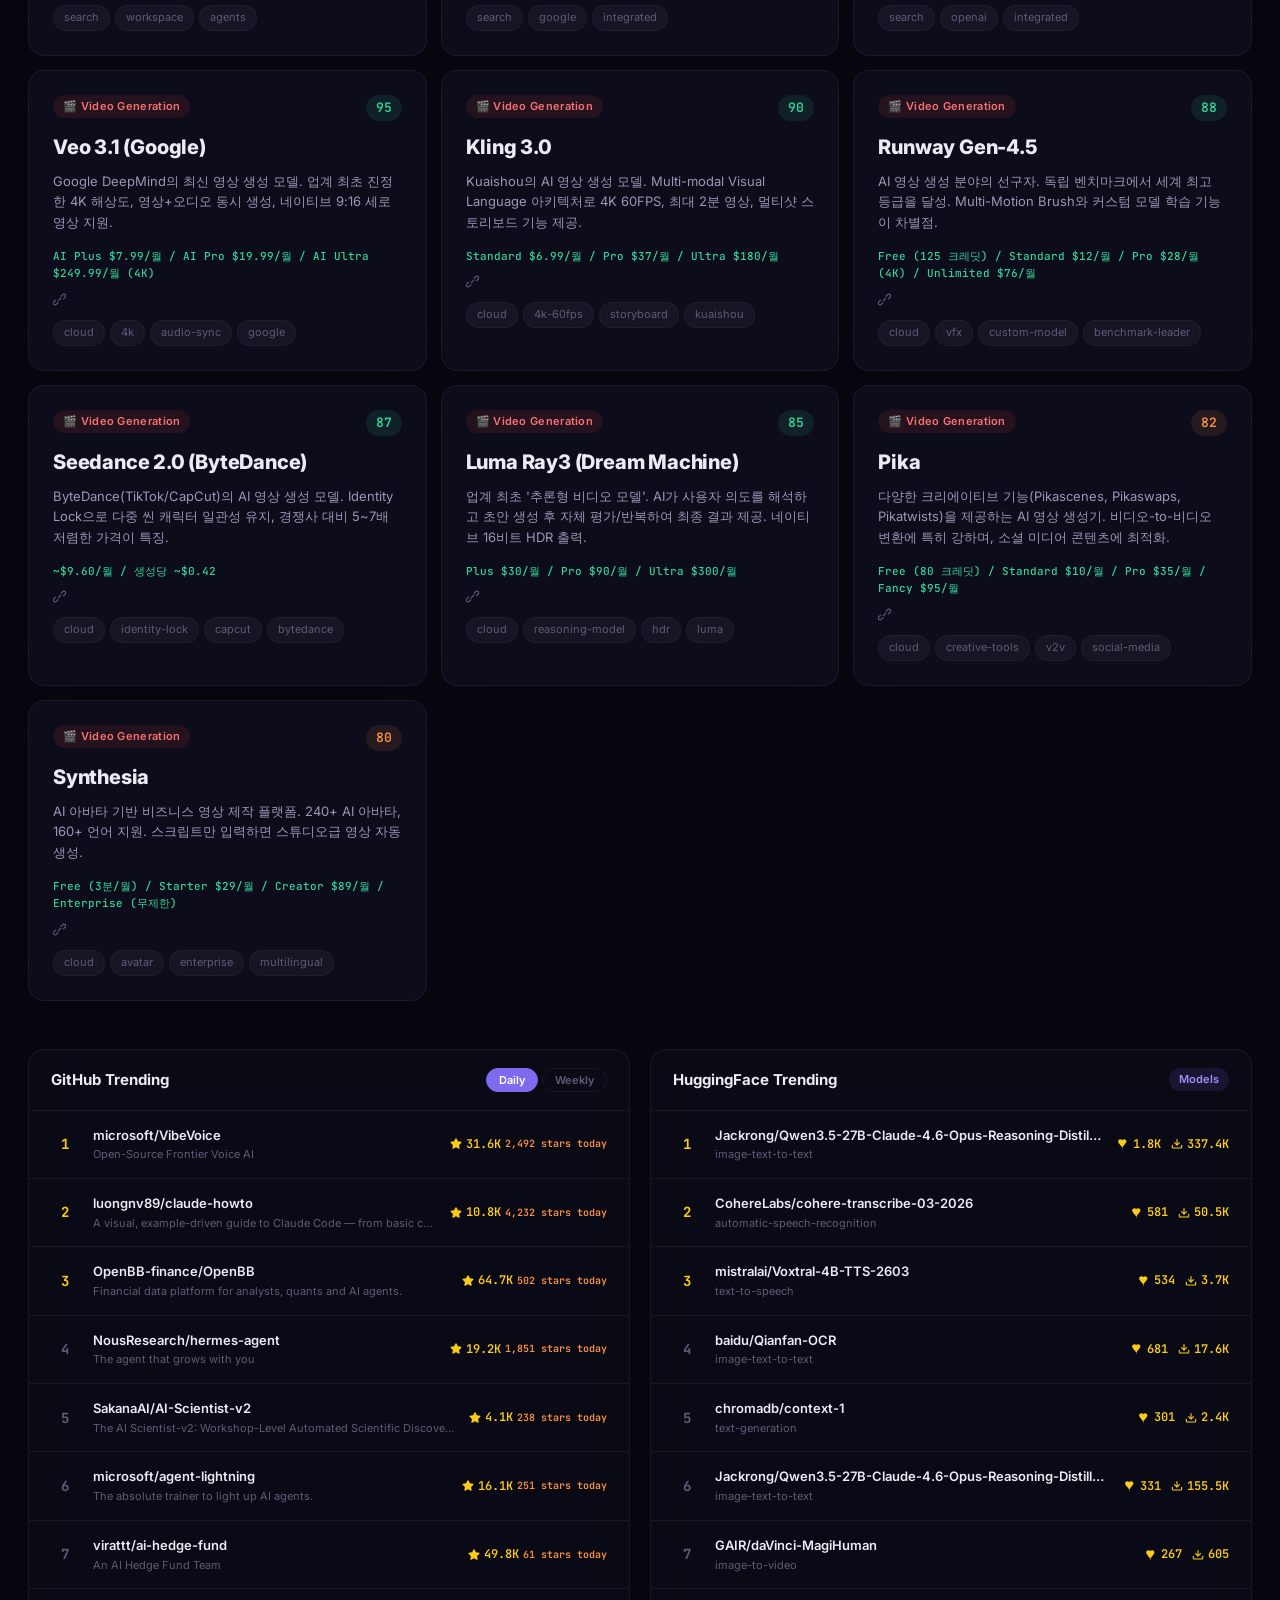
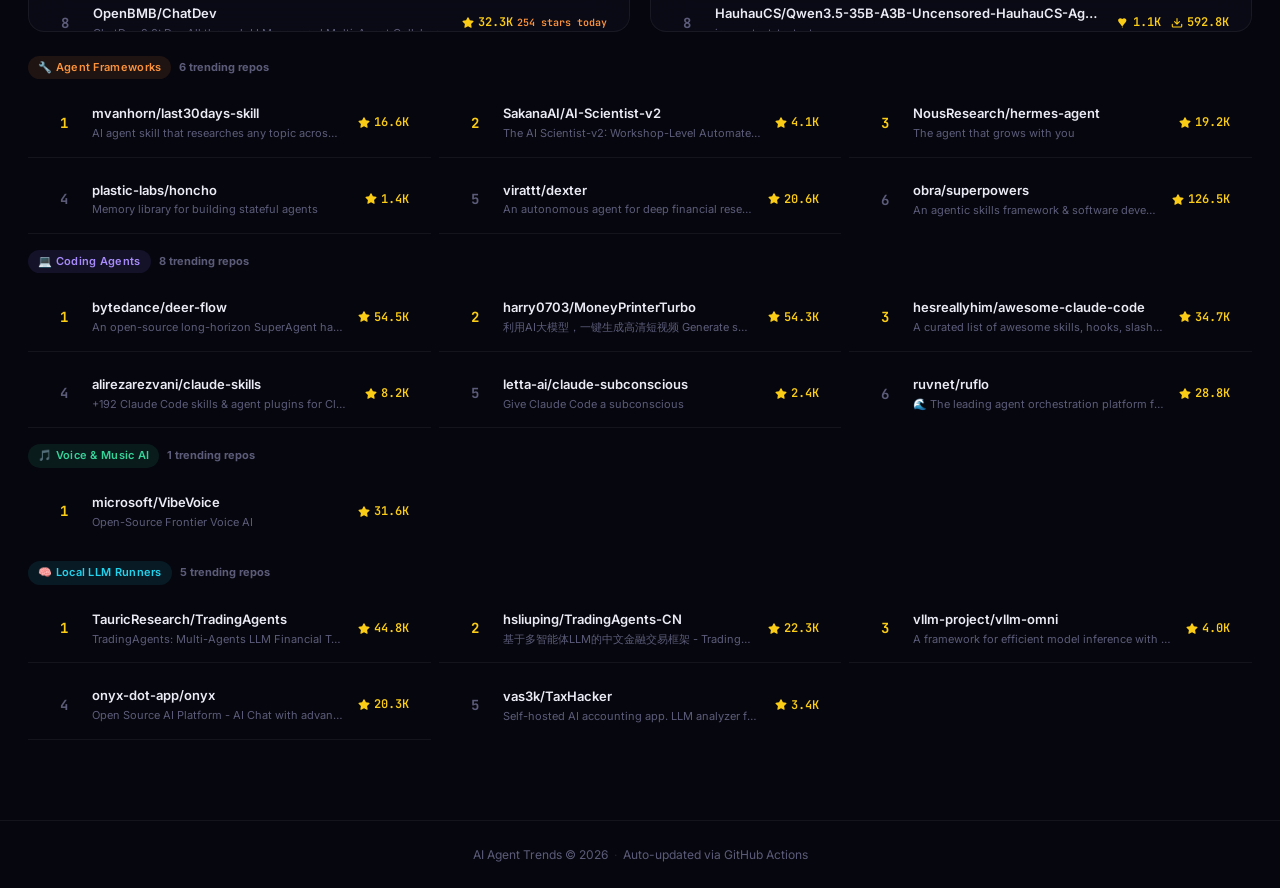
==== commit faf907c7: "feat: sort by recent, daily/weekly trending toggle, category-specific trending - Add sort dropdown: " ====
--- a/docs/index.html
+++ b/docs/index.html
@@ -88,6 +88,12 @@
           <svg class="search-icon" viewBox="0 0 24 24" fill="none" stroke="currentColor" stroke-width="2"><circle cx="11" cy="11" r="8"/><path d="m21 21-4.3-4.3"/></svg>
           <input type="text" id="searchInput" placeholder="Search tools..." autocomplete="off" spellcheck="false">
         </div>
+        <select class="sort-select" id="sortSelect">
+          <option value="recent">Recently Updated</option>
+          <option value="stars">Most Stars</option>
+          <option value="trending">Trending Score</option>
+          <option value="name">Name A-Z</option>
+        </select>
         <div class="tabs-wrap" id="categoryTabs">
           <button class="tab active" data-category="all">All</button>
         </div>
@@ -114,8 +120,11 @@
         <!-- GitHub Trending -->
         <div class="feed-column">
           <div class="feed-header">
-            <h2><span class="feed-icon">&#xf09b;</span> GitHub Trending</h2>
-            <span class="feed-badge">AI / ML</span>
+            <h2>GitHub Trending</h2>
+            <div class="feed-toggle">
+              <button class="feed-btn active" data-period="daily" id="ghDaily">Daily</button>
+              <button class="feed-btn" data-period="weekly" id="ghWeekly">Weekly</button>
+            </div>
           </div>
           <div class="feed-list" id="githubTrending">
             <div class="placeholder-loader small"><div class="loader-spinner"></div></div>
@@ -124,7 +133,7 @@
         <!-- HuggingFace Trending -->
         <div class="feed-column">
           <div class="feed-header">
-            <h2>&#x1F917; HuggingFace Trending</h2>
+            <h2>HuggingFace Trending</h2>
             <span class="feed-badge">Models</span>
           </div>
           <div class="feed-list" id="hfTrending">
@@ -132,6 +141,8 @@
           </div>
         </div>
       </div>
+      <!-- Category-specific trending -->
+      <div class="cat-trending-section" id="catTrendingSection"></div>
     </div>
   </section>
 
--- a/docs/assets/style.css
+++ b/docs/assets/style.css
@@ -173,11 +173,30 @@
 .search-wrap input:focus{border-color:var(--accent);box-shadow:0 0 0 3px var(--accent-dim)}
 .search-wrap input::placeholder{color:var(--text-3)}
 
+.sort-select{
+  padding:8px 28px 8px 12px;
+  background:var(--bg-glass) url("data:image/svg+xml,%3Csvg xmlns='http://www.w3.org/2000/svg' width='12' height='12' viewBox='0 0 24 24' fill='none' stroke='%239898b8' stroke-width='2'%3E%3Cpath d='m6 9 6 6 6-6'/%3E%3C/svg%3E") no-repeat right 10px center;
+  border:1px solid var(--border);border-radius:var(--r-xs);
+  color:var(--text-2);font-size:12px;font-weight:600;font-family:inherit;
+  cursor:pointer;appearance:none;-webkit-appearance:none;
+  transition:all .2s var(--ease);flex-shrink:0;
+}
+.sort-select:focus{border-color:var(--accent);outline:none}
+.sort-select option{background:var(--bg);color:var(--text)}
+
 .tabs-wrap{
   display:flex;gap:6px;overflow-x:auto;flex:1;
   scrollbar-width:none;-ms-overflow-style:none;
+  padding-bottom:4px;
 }
 .tabs-wrap::-webkit-scrollbar{display:none}
+/* scroll hint gradient */
+.filter-bar{position:relative}
+.filter-bar::after{
+  content:'';position:absolute;right:0;top:0;bottom:0;width:40px;
+  background:linear-gradient(90deg,transparent,rgba(6,6,14,.85));
+  pointer-events:none;z-index:1;
+}
 
 .tab{
   padding:8px 16px;
@@ -197,8 +216,8 @@
 .main-section{position:relative;z-index:10;padding:32px 0 48px}
 .tools-grid{
   display:grid;
-  grid-template-columns:repeat(auto-fill,minmax(340px,1fr));
-  gap:16px;
+  grid-template-columns:repeat(auto-fill,minmax(320px,1fr));
+  gap:14px;
 }
 
 .tool-card{
@@ -244,8 +263,8 @@
 .card-name{font-size:20px;font-weight:800;margin:10px 0 8px;letter-spacing:-.01em}
 .card-desc{
   font-size:13px;color:var(--text-2);line-height:1.55;
-  display:-webkit-box;-webkit-line-clamp:2;-webkit-box-orient:vertical;overflow:hidden;
-  margin-bottom:16px;
+  display:-webkit-box;-webkit-line-clamp:3;-webkit-box-orient:vertical;overflow:hidden;
+  margin-bottom:16px;min-height:3.1em;
 }
 .card-meta{display:flex;align-items:center;gap:14px;margin-bottom:14px}
 .meta-item{
@@ -255,6 +274,10 @@
 .meta-item svg{width:13px;height:13px}
 .meta-item.stars-item{color:var(--yellow)}
 
+.card-pricing{
+  font-size:11px;color:var(--green);margin-bottom:10px;
+  font-family:'JetBrains Mono',monospace;font-weight:500;
+}
 .card-tags{display:flex;flex-wrap:wrap;gap:5px}
 .tag{
   padding:3px 10px;border-radius:20px;
@@ -281,6 +304,25 @@
   padding:18px 22px;border-bottom:1px solid var(--border);
 }
 .feed-header h2{font-size:15px;font-weight:700;display:flex;align-items:center;gap:8px}
+.feed-toggle{display:flex;gap:4px}
+.feed-btn{
+  padding:4px 12px;border-radius:12px;border:1px solid var(--border);
+  background:transparent;color:var(--text-3);font-size:11px;font-weight:600;
+  font-family:inherit;cursor:pointer;transition:all .2s var(--ease);
+}
+.feed-btn:hover{background:var(--bg-surface);color:var(--text)}
+.feed-btn.active{background:var(--accent);color:#fff;border-color:var(--accent)}
+
+.cat-trending-section{margin-top:24px}
+.cat-trending-group{margin-bottom:16px}
+.cat-trending-title{
+  font-size:14px;font-weight:700;margin-bottom:10px;
+  display:flex;align-items:center;gap:8px;
+}
+.cat-trending-list{
+  display:grid;grid-template-columns:repeat(auto-fill,minmax(350px,1fr));gap:8px;
+}
+
 .feed-badge{
   padding:3px 10px;border-radius:20px;
   background:var(--accent-dim);color:var(--accent-l);
@@ -435,57 +477,25 @@
 .code-block .comment{color:var(--text-3)}
 .code-block .cmd{color:var(--cyan)}
 
-/* ---- Benchmark Section ---- */
-.bench-section{position:relative;z-index:10;padding:0 0 48px}
-.section-head{margin-bottom:24px}
-.section-head h2{font-size:22px;font-weight:800;letter-spacing:-.01em}
-.section-sub{font-size:13px;color:var(--text-3);margin-top:4px}
-
-.bench-tabs{display:flex;gap:6px;margin-bottom:16px;flex-wrap:wrap}
-.bench-tab{
-  padding:8px 16px;background:var(--bg-glass);
-  border:1px solid var(--border);border-radius:var(--r-xs);
-  color:var(--text-2);font-size:12px;font-weight:600;font-family:inherit;
-  cursor:pointer;white-space:nowrap;transition:all .2s var(--ease);
-}
-.bench-tab:hover{background:var(--bg-card-h);border-color:var(--border-h)}
-.bench-tab.active{background:linear-gradient(135deg,var(--accent),#6c5ce7);color:#fff;border-color:transparent}
-
-.bench-table-wrap{
-  background:var(--bg-glass);backdrop-filter:blur(var(--blur));
-  border:1px solid var(--border);border-radius:var(--r);overflow:hidden;
-}
-.bench-info{
-  display:flex;align-items:center;justify-content:space-between;
-  padding:16px 22px;border-bottom:1px solid var(--border);flex-wrap:wrap;gap:8px;
-}
-.bench-name{font-size:15px;font-weight:700}
-.bench-desc{font-size:12px;color:var(--text-3);max-width:500px}
+/* ---- Benchmark (modal-only) ---- */
 .bench-source{
   font-size:11px;color:var(--accent-l);text-decoration:none;
   padding:4px 10px;background:var(--accent-dim);border-radius:12px;
 }
 .bench-source:hover{background:rgba(124,106,239,.2)}
-
 .bench-table{width:100%;border-collapse:collapse}
 .bench-table th{
-  text-align:left;padding:10px 18px;font-size:11px;font-weight:700;
+  text-align:left;padding:8px 12px;font-size:10px;font-weight:700;
   color:var(--text-3);text-transform:uppercase;letter-spacing:.5px;
   border-bottom:1px solid var(--border);background:rgba(0,0,0,.2);
 }
-.bench-table td{
-  padding:12px 18px;font-size:13px;border-bottom:1px solid var(--border);
-}
+.bench-table td{padding:8px 12px;font-size:12px;border-bottom:1px solid var(--border)}
 .bench-table tr:last-child td{border-bottom:none}
 .bench-table tr:hover td{background:rgba(255,255,255,.02)}
-.bench-table .rank-cell{
-  font-family:'JetBrains Mono',monospace;font-weight:700;color:var(--text-3);width:40px;
-}
+.bench-table .rank-cell{font-family:'JetBrains Mono',monospace;font-weight:700;color:var(--text-3);width:32px}
 .bench-table .rank-cell.top{color:var(--yellow)}
-.bench-table .score-cell{
-  font-family:'JetBrains Mono',monospace;font-weight:700;color:var(--green);
-}
-.bench-table .org-cell{color:var(--text-3);font-size:12px}
+.bench-table .score-cell{font-family:'JetBrains Mono',monospace;font-weight:600;color:var(--green)}
+.bench-table .org-cell{color:var(--text-3);font-size:11px}
 
 /* ---- Mini Benchmark (in modal) ---- */
 .mini-bench{
@@ -508,6 +518,21 @@
   font-size:14px;color:var(--text-2);line-height:1.75;margin-bottom:12px;
 }
 .article-body strong{color:var(--text);font-weight:600}
+.article-body ul{list-style:none;margin:8px 0 12px}
+.article-body li{
+  font-size:13px;color:var(--text-2);line-height:1.6;
+  padding:4px 0 4px 18px;position:relative;
+}
+.article-body li::before{
+  content:'';position:absolute;left:0;top:11px;
+  width:6px;height:6px;border-radius:50%;background:var(--accent);opacity:.5;
+}
+.article-body pre{
+  background:#080812;border:1px solid var(--border);border-radius:var(--r-sm);
+  padding:14px 16px;overflow-x:auto;margin:8px 0 12px;
+  font-family:'JetBrains Mono',monospace;font-size:12px;
+  color:var(--text-2);line-height:1.7;
+}
 .article-body code{
   font-family:'JetBrains Mono',monospace;font-size:12px;
   background:rgba(255,255,255,.06);padding:2px 6px;border-radius:4px;
@@ -538,6 +563,11 @@
 .cat-browser-automation{background:rgba(34,211,238,.10);color:var(--cyan)}
 .cat-ai-protocols{background:rgba(250,204,21,.10);color:var(--yellow)}
 .cat-observability{background:rgba(168,85,247,.10);color:#c084fc}
+.cat-video-generation{background:rgba(239,68,68,.10);color:#f87171}
+.cat-cloud-ai-ide{background:rgba(96,165,250,.10);color:#60a5fa}
+.cat-voice-music-ai{background:rgba(52,211,153,.10);color:var(--green)}
+.cat-ai-search{background:rgba(251,191,36,.10);color:#fbbf24}
+.cat-design-ai{background:rgba(244,114,182,.10);color:var(--pink)}
 
 /* ---- Footer ---- */
 .footer{
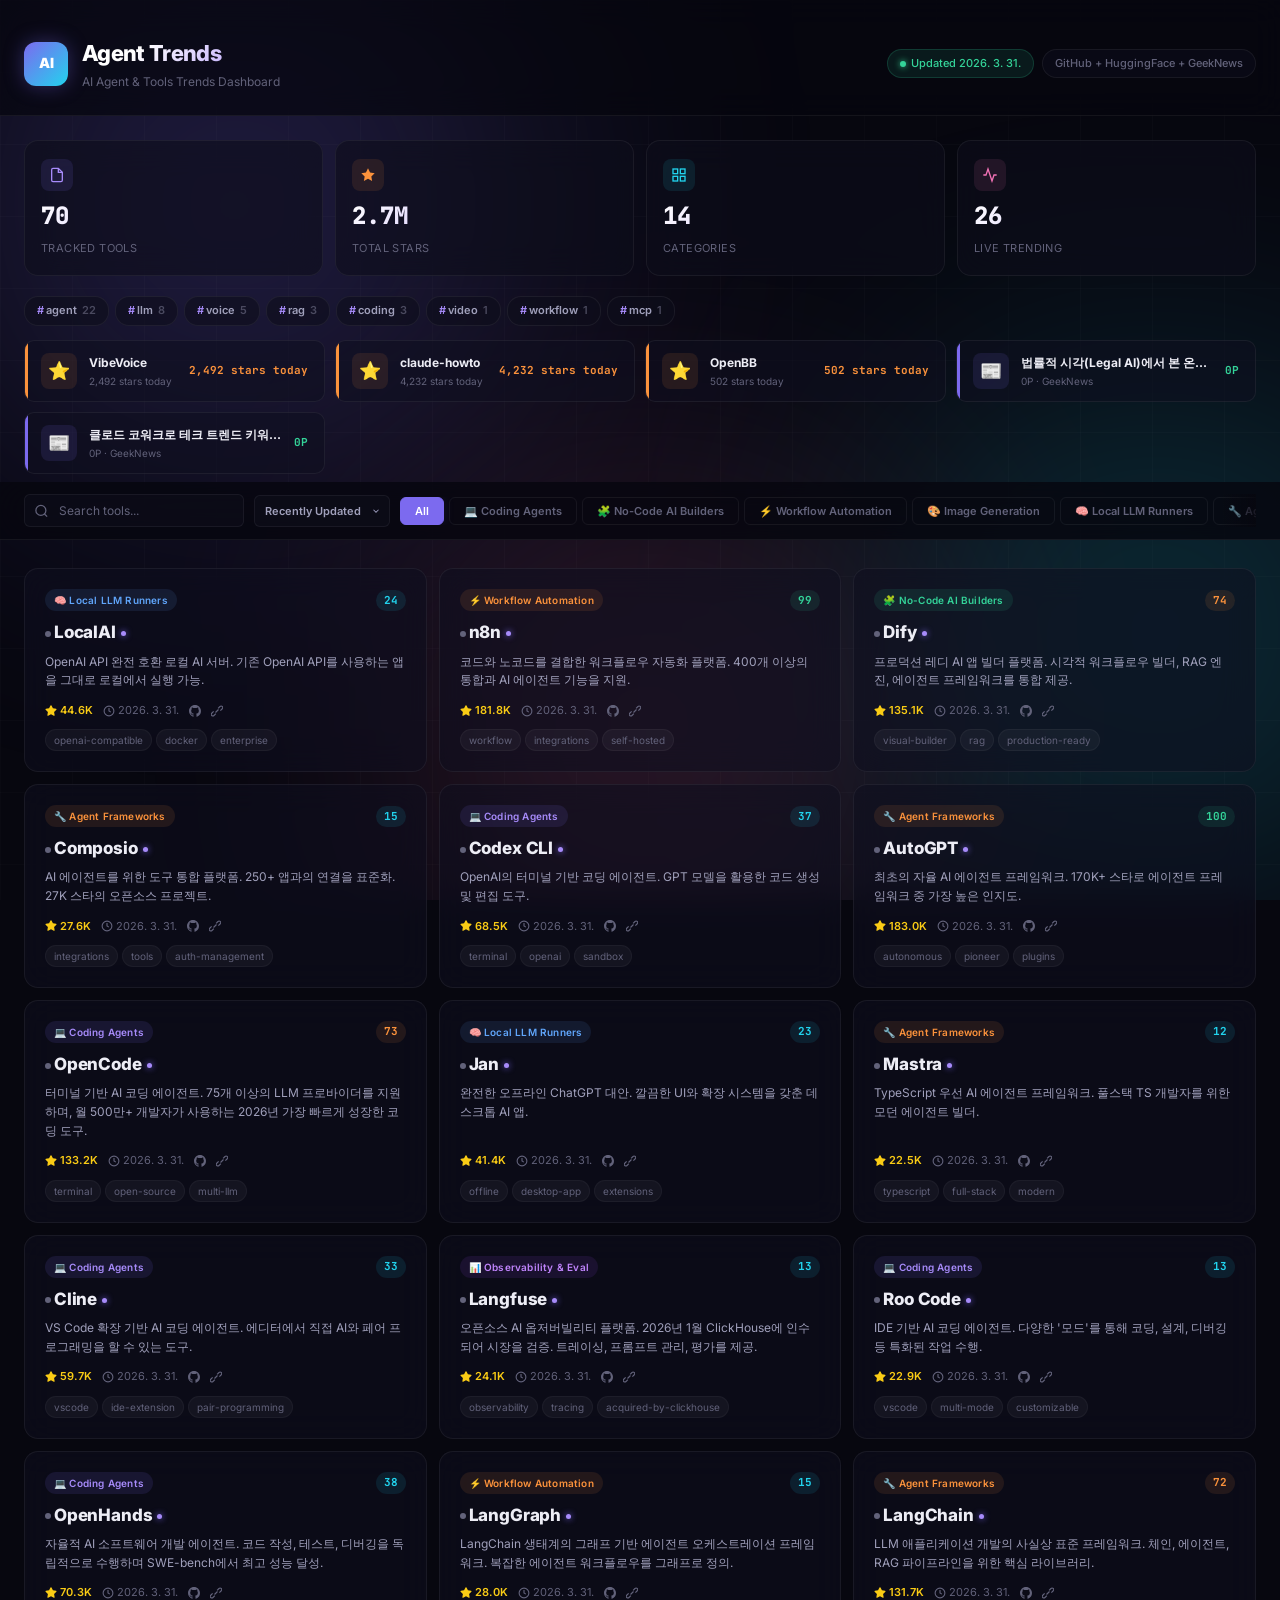
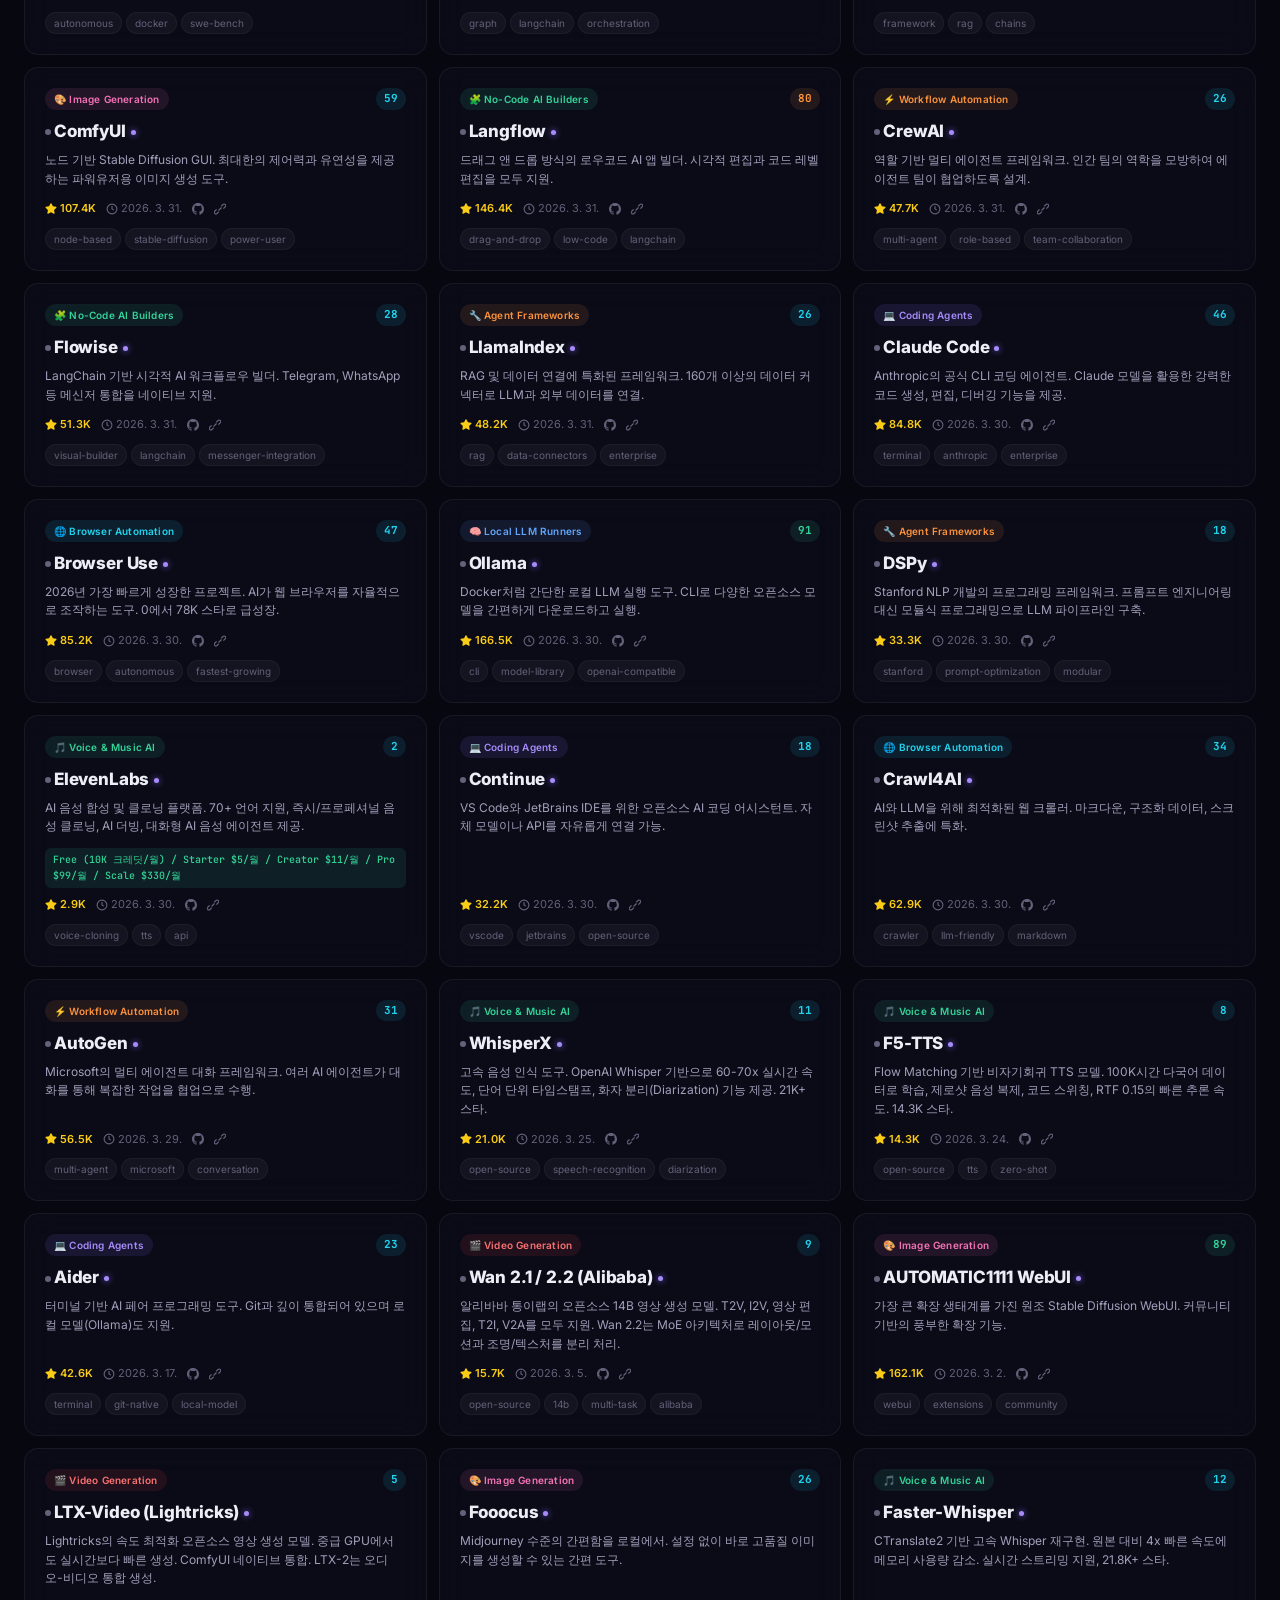
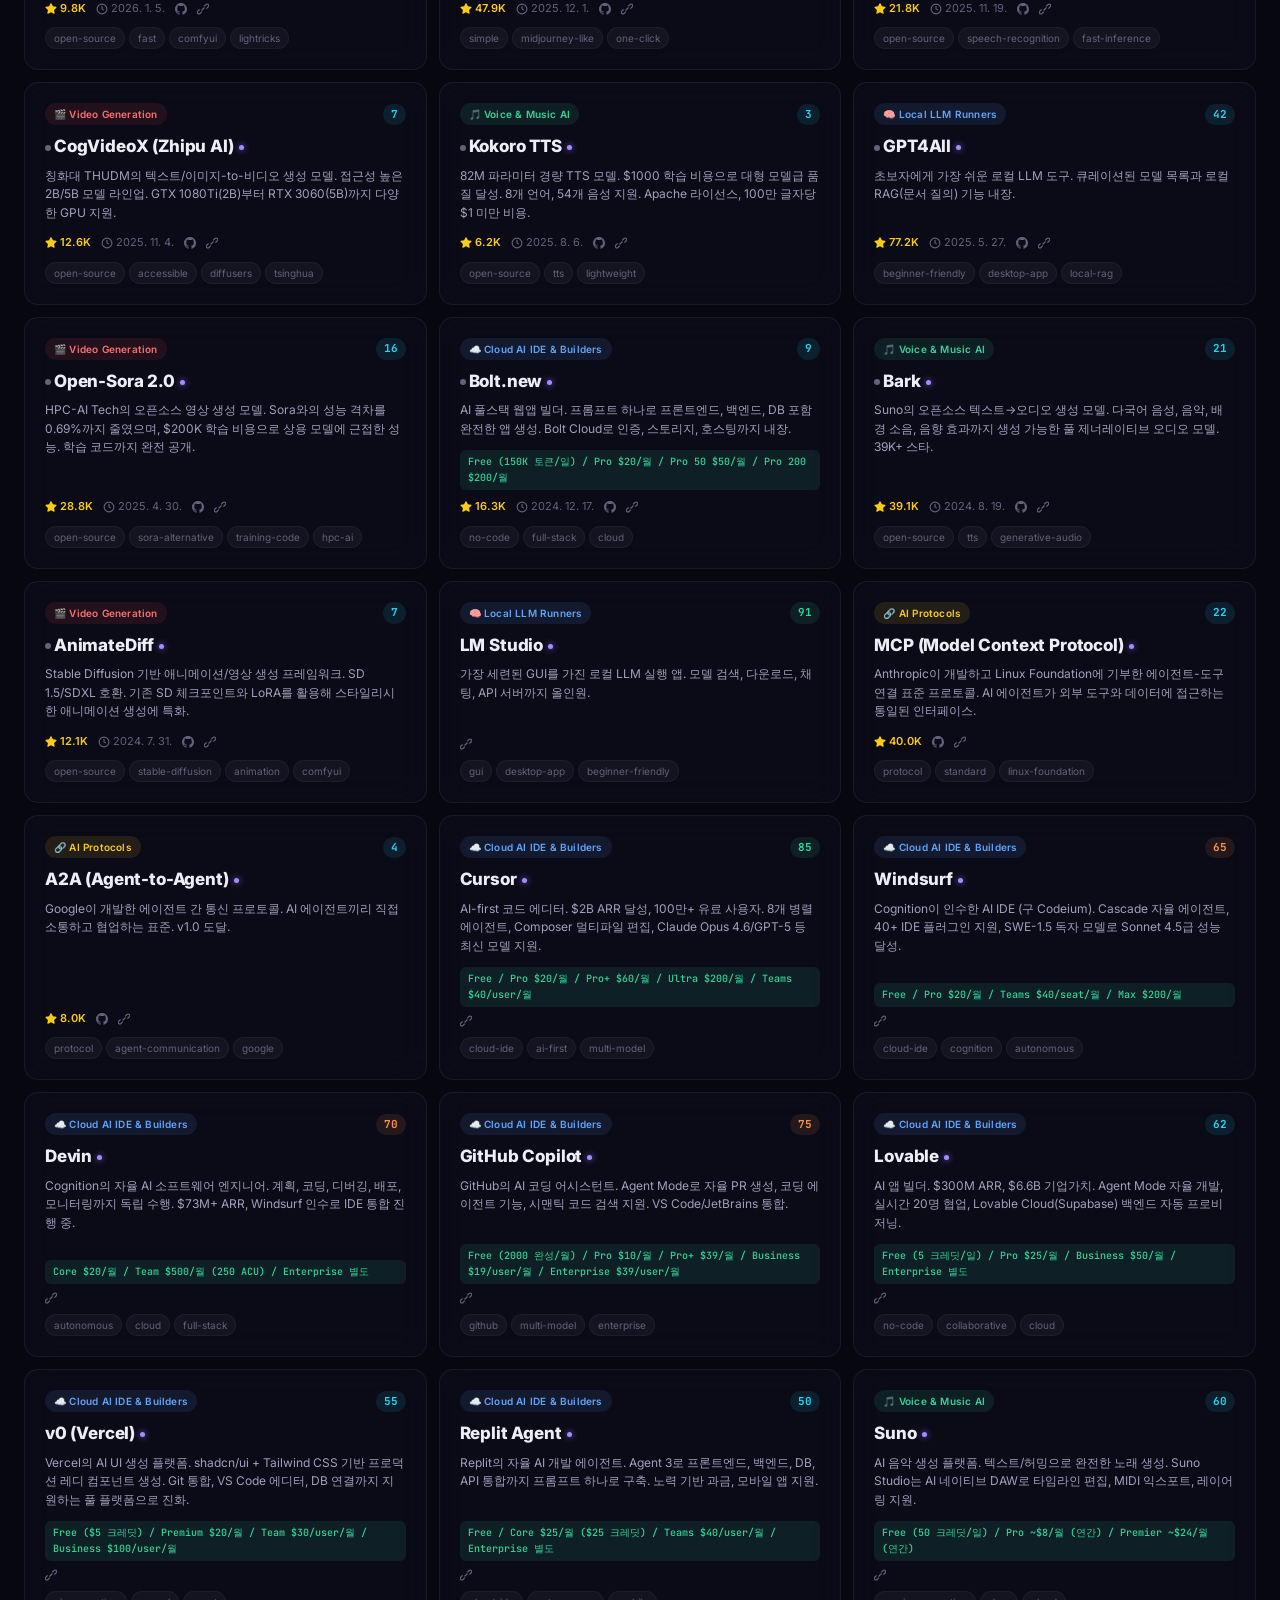
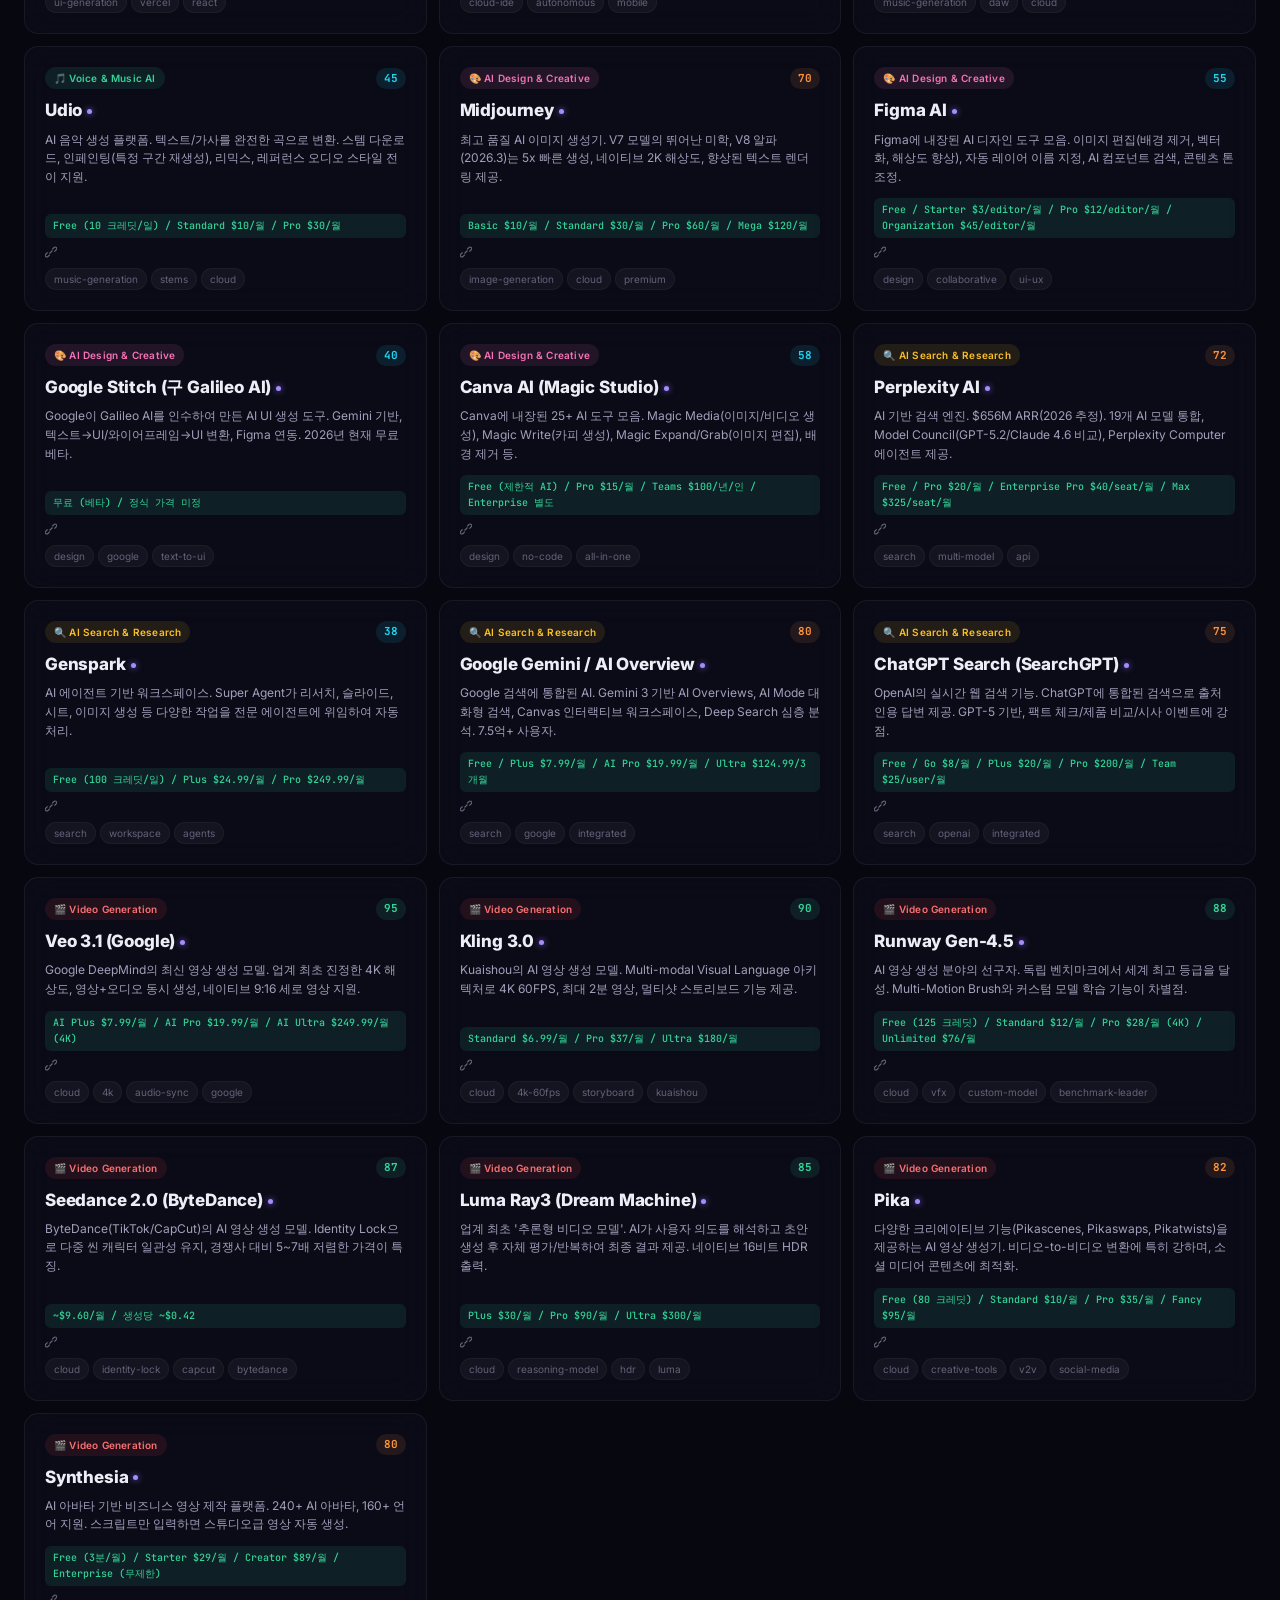
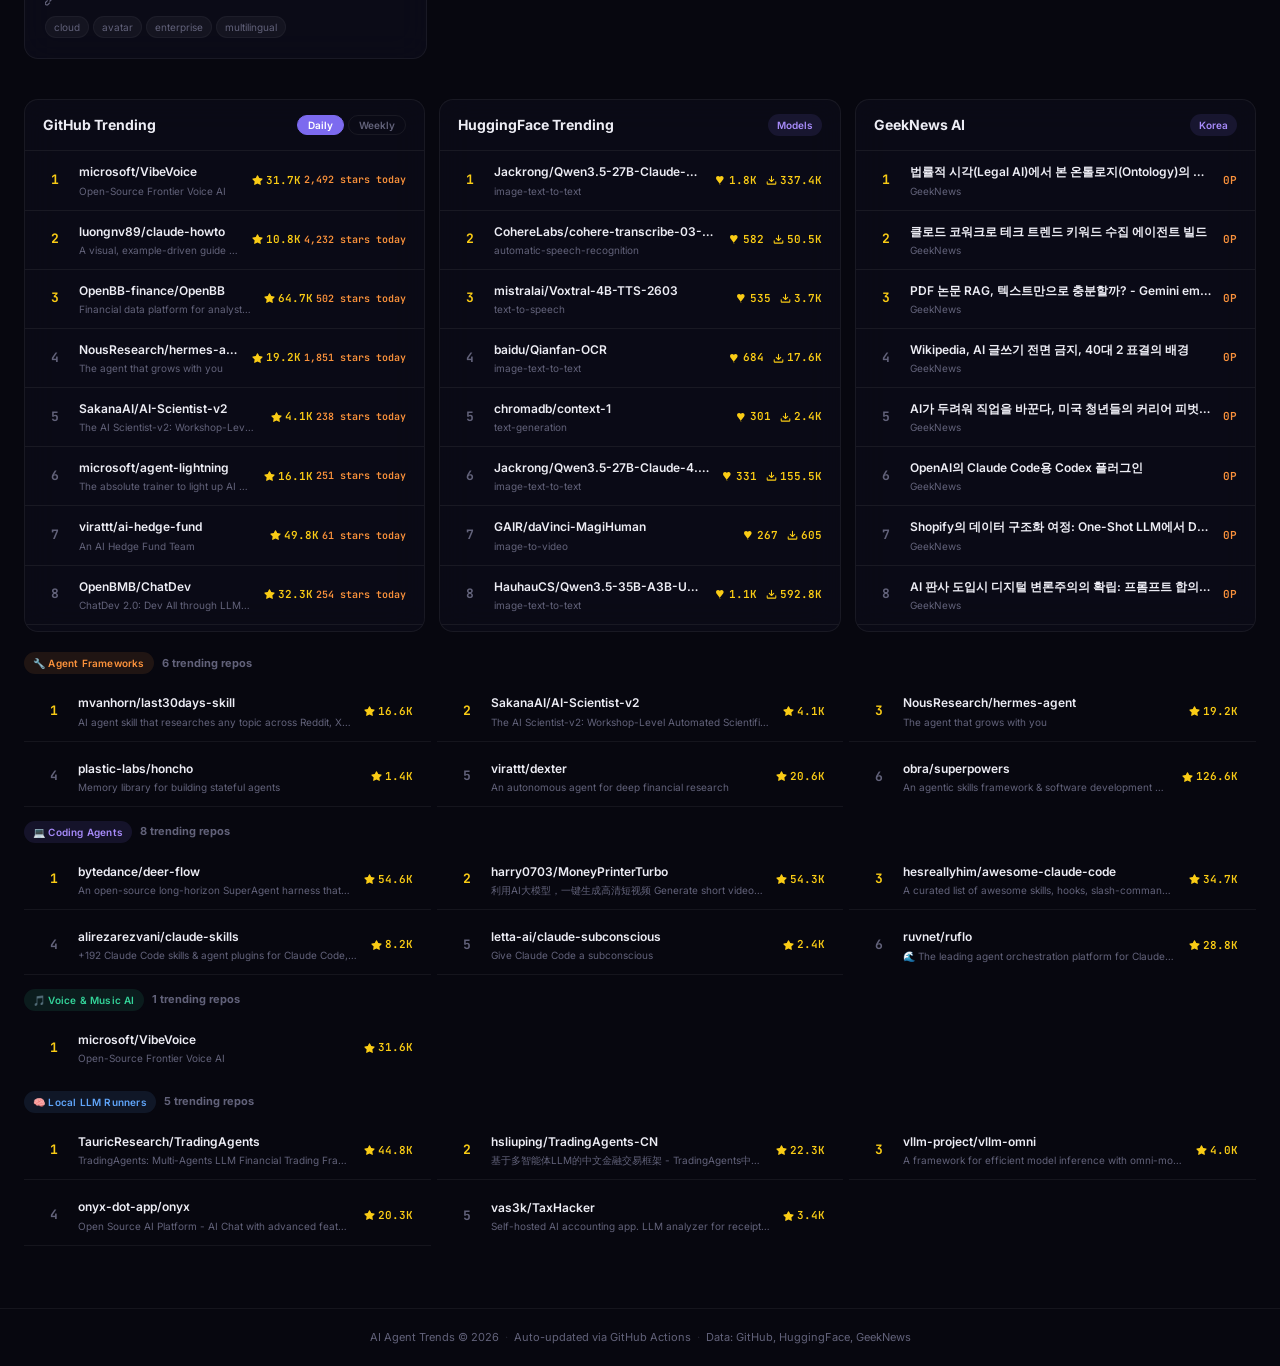
==== commit 017ab6e8: "feat: trending topics, today's highlights, GeekNews feed, freshness indicators, URL sync Benchmarkin" ====
--- a/docs/index.html
+++ b/docs/index.html
@@ -12,7 +12,6 @@
   <link rel="stylesheet" href="assets/style.css">
 </head>
 <body>
-  <!-- Animated Background -->
   <div class="bg-effects">
     <div class="orb orb-1"></div>
     <div class="orb orb-2"></div>
@@ -25,20 +24,15 @@
     <div class="container">
       <div class="header-inner">
         <div class="logo-group">
-          <div class="logo-mark">
-            <span>AI</span>
-          </div>
+          <div class="logo-mark"><span>AI</span></div>
           <div>
             <h1 class="logo-text">Agent Trends</h1>
             <p class="logo-sub">AI Agent & Tools Trends Dashboard</p>
           </div>
         </div>
         <div class="header-badges">
-          <span class="badge badge-live" id="lastUpdated">
-            <span class="live-dot"></span>
-            Loading...
-          </span>
-          <span class="badge badge-source">GitHub + HuggingFace</span>
+          <span class="badge badge-live" id="lastUpdated"><span class="live-dot"></span>Loading...</span>
+          <span class="badge badge-source">GitHub + HuggingFace + GeekNews</span>
         </div>
       </div>
     </div>
@@ -49,34 +43,36 @@
     <div class="container">
       <div class="stats-grid">
         <div class="stat-card">
-          <div class="stat-icon">
-            <svg viewBox="0 0 24 24" fill="none" stroke="currentColor" stroke-width="2"><path d="M14 2H6a2 2 0 0 0-2 2v16a2 2 0 0 0 2 2h12a2 2 0 0 0 2-2V8z"/><polyline points="14 2 14 8 20 8"/></svg>
-          </div>
+          <div class="stat-icon"><svg viewBox="0 0 24 24" fill="none" stroke="currentColor" stroke-width="2"><path d="M14 2H6a2 2 0 0 0-2 2v16a2 2 0 0 0 2 2h12a2 2 0 0 0 2-2V8z"/><polyline points="14 2 14 8 20 8"/></svg></div>
           <span class="stat-number" id="totalTools">-</span>
           <span class="stat-label">Tracked Tools</span>
         </div>
         <div class="stat-card">
-          <div class="stat-icon star-icon">
-            <svg viewBox="0 0 24 24" fill="currentColor"><path d="M12 2l3.09 6.26L22 9.27l-5 4.87 1.18 6.88L12 17.77l-6.18 3.25L7 14.14 2 9.27l6.91-1.01L12 2z"/></svg>
-          </div>
+          <div class="stat-icon star-icon"><svg viewBox="0 0 24 24" fill="currentColor"><path d="M12 2l3.09 6.26L22 9.27l-5 4.87 1.18 6.88L12 17.77l-6.18 3.25L7 14.14 2 9.27l6.91-1.01L12 2z"/></svg></div>
           <span class="stat-number" id="totalStars">-</span>
           <span class="stat-label">Total Stars</span>
         </div>
         <div class="stat-card">
-          <div class="stat-icon cat-icon">
-            <svg viewBox="0 0 24 24" fill="none" stroke="currentColor" stroke-width="2"><rect x="3" y="3" width="7" height="7"/><rect x="14" y="3" width="7" height="7"/><rect x="14" y="14" width="7" height="7"/><rect x="3" y="14" width="7" height="7"/></svg>
-          </div>
+          <div class="stat-icon cat-icon"><svg viewBox="0 0 24 24" fill="none" stroke="currentColor" stroke-width="2"><rect x="3" y="3" width="7" height="7"/><rect x="14" y="3" width="7" height="7"/><rect x="14" y="14" width="7" height="7"/><rect x="3" y="14" width="7" height="7"/></svg></div>
           <span class="stat-number" id="totalCategories">-</span>
           <span class="stat-label">Categories</span>
         </div>
         <div class="stat-card">
-          <div class="stat-icon trend-icon">
-            <svg viewBox="0 0 24 24" fill="none" stroke="currentColor" stroke-width="2"><polyline points="22 12 18 12 15 21 9 3 6 12 2 12"/></svg>
-          </div>
+          <div class="stat-icon trend-icon"><svg viewBox="0 0 24 24" fill="none" stroke="currentColor" stroke-width="2"><polyline points="22 12 18 12 15 21 9 3 6 12 2 12"/></svg></div>
           <span class="stat-number" id="trendingCount">-</span>
           <span class="stat-label">Live Trending</span>
         </div>
       </div>
+    </div>
+  </section>
+
+  <!-- Today's Highlights + Trending Topics -->
+  <section class="highlights-section">
+    <div class="container">
+      <!-- Trending Topics -->
+      <div class="topic-pills" id="topicPills"></div>
+      <!-- Today's Hot -->
+      <div class="highlights-grid" id="highlightsGrid"></div>
     </div>
   </section>
 
@@ -105,25 +101,22 @@
   <main class="main-section">
     <div class="container">
       <div class="tools-grid" id="toolsGrid">
-        <div class="placeholder-loader">
-          <div class="loader-spinner"></div>
-          <p>Loading tools...</p>
-        </div>
+        <div class="placeholder-loader"><div class="loader-spinner"></div><p>Loading tools...</p></div>
       </div>
     </div>
   </main>
 
-  <!-- Trending Feeds -->
+  <!-- Trending Feeds + News -->
   <section class="feed-section">
     <div class="container">
-      <div class="feed-columns">
+      <div class="feed-columns three-col">
         <!-- GitHub Trending -->
         <div class="feed-column">
           <div class="feed-header">
             <h2>GitHub Trending</h2>
             <div class="feed-toggle">
-              <button class="feed-btn active" data-period="daily" id="ghDaily">Daily</button>
-              <button class="feed-btn" data-period="weekly" id="ghWeekly">Weekly</button>
+              <button class="feed-btn active" id="ghDaily">Daily</button>
+              <button class="feed-btn" id="ghWeekly">Weekly</button>
             </div>
           </div>
           <div class="feed-list" id="githubTrending">
@@ -137,6 +130,16 @@
             <span class="feed-badge">Models</span>
           </div>
           <div class="feed-list" id="hfTrending">
+            <div class="placeholder-loader small"><div class="loader-spinner"></div></div>
+          </div>
+        </div>
+        <!-- GeekNews Feed -->
+        <div class="feed-column">
+          <div class="feed-header">
+            <h2>GeekNews AI</h2>
+            <span class="feed-badge">Korea</span>
+          </div>
+          <div class="feed-list" id="geeknewsFeed">
             <div class="placeholder-loader small"><div class="loader-spinner"></div></div>
           </div>
         </div>
@@ -164,6 +167,8 @@
         <span>AI Agent Trends &copy; 2026</span>
         <span class="footer-sep">&middot;</span>
         <span>Auto-updated via GitHub Actions</span>
+        <span class="footer-sep">&middot;</span>
+        <span>Data: GitHub, HuggingFace, GeekNews</span>
       </div>
     </div>
   </footer>
--- a/docs/assets/style.css
+++ b/docs/assets/style.css
@@ -1,19 +1,18 @@
 /* =============================================
-   AI Agent Trends — 2026 Glassmorphism Design
+   AI Agent Trends — 2026 Dashboard v3
    ============================================= */
 
-/* ---- Tokens ---- */
 :root {
-  --bg:         #06060e;
-  --bg-glass:   rgba(16, 16, 30, .55);
-  --bg-card:    rgba(18, 18, 35, .6);
-  --bg-card-h:  rgba(26, 26, 50, .7);
-  --bg-surface: rgba(22, 22, 42, .5);
+  --bg:         #07070f;
+  --bg-glass:   rgba(14, 14, 28, .6);
+  --bg-card:    rgba(16, 16, 32, .55);
+  --bg-card-h:  rgba(24, 24, 48, .65);
+  --bg-surface: rgba(20, 20, 40, .5);
   --border:     rgba(255,255,255,.06);
-  --border-h:   rgba(255,255,255,.12);
-  --text:       #ebebf5;
-  --text-2:     #9898b8;
-  --text-3:     #5c5c7a;
+  --border-h:   rgba(255,255,255,.13);
+  --text:       #ededf5;
+  --text-2:     #a0a0bb;
+  --text-3:     #62627a;
   --accent:     #7c6aef;
   --accent-l:   #a78bfa;
   --accent-dim: rgba(124,106,239,.12);
@@ -27,620 +26,591 @@
   --pink-dim:   rgba(244,114,182,.10);
   --yellow:     #facc15;
   --red:        #f87171;
-  --blur:       20px;
-  --r:          16px;
+  --blue:       #60a5fa;
+  --blue-dim:   rgba(96,165,250,.10);
+  --blur:       16px;
+  --r:          14px;
   --r-sm:       10px;
   --r-xs:       6px;
-  --shadow:     0 8px 32px rgba(0,0,0,.4);
-  --shadow-xl:  0 24px 64px rgba(0,0,0,.5);
+  --shadow:     0 8px 32px rgba(0,0,0,.35);
+  --shadow-xl:  0 20px 60px rgba(0,0,0,.5);
   --ease:       cubic-bezier(.4,0,.2,1);
 }
 
-*,*::before,*::after{margin:0;padding:0;box-sizing:border-box}
-
-body{
-  font-family:'Inter',-apple-system,BlinkMacSystemFont,sans-serif;
-  background:var(--bg);
-  color:var(--text);
-  line-height:1.6;
+*,*::before,*::after { margin:0; padding:0; box-sizing:border-box }
+
+body {
+  font-family:'Inter',-apple-system,BlinkMacSystemFont,'Segoe UI',sans-serif;
+  background:var(--bg); color:var(--text); line-height:1.6;
   -webkit-font-smoothing:antialiased;
   overflow-x:hidden;
 }
 
-.container{max-width:1320px;margin:0 auto;padding:0 28px}
-
-/* ---- Animated BG ---- */
-.bg-effects{
-  position:fixed;inset:0;z-index:0;pointer-events:none;overflow:hidden;
-}
-.orb{
-  position:absolute;border-radius:50%;filter:blur(120px);opacity:.35;
-  animation:float 20s ease-in-out infinite;
-}
-.orb-1{width:600px;height:600px;background:var(--accent);top:-10%;left:-5%;animation-delay:0s}
-.orb-2{width:500px;height:500px;background:var(--cyan);top:40%;right:-10%;animation-delay:-7s}
-.orb-3{width:450px;height:450px;background:var(--pink);bottom:-5%;left:30%;animation-delay:-14s}
-
-@keyframes float{
-  0%,100%{transform:translate(0,0) scale(1)}
-  33%{transform:translate(30px,-40px) scale(1.05)}
-  66%{transform:translate(-20px,30px) scale(.95)}
-}
-
-.grid-overlay{
-  position:absolute;inset:0;
+.container { max-width:1360px; margin:0 auto; padding:0 24px }
+
+/* ---- Ambient Background ---- */
+.bg-effects { position:fixed; inset:0; z-index:0; pointer-events:none; overflow:hidden }
+.orb {
+  position:absolute; border-radius:50%; filter:blur(140px); opacity:.25;
+  animation:float 25s ease-in-out infinite;
+}
+.orb-1 { width:550px; height:550px; background:#7c6aef; top:-8%; left:-3% }
+.orb-2 { width:450px; height:450px; background:#22d3ee; top:45%; right:-8%; animation-delay:-9s }
+.orb-3 { width:400px; height:400px; background:#f472b6; bottom:-3%; left:35%; animation-delay:-16s }
+@keyframes float {
+  0%,100% { transform:translate(0,0) scale(1) }
+  33% { transform:translate(25px,-35px) scale(1.04) }
+  66% { transform:translate(-18px,25px) scale(.96) }
+}
+.grid-overlay {
+  position:absolute; inset:0;
   background-image:
-    linear-gradient(rgba(255,255,255,.02) 1px, transparent 1px),
-    linear-gradient(90deg, rgba(255,255,255,.02) 1px, transparent 1px);
-  background-size:64px 64px;
+    linear-gradient(rgba(255,255,255,.015) 1px,transparent 1px),
+    linear-gradient(90deg,rgba(255,255,255,.015) 1px,transparent 1px);
+  background-size:72px 72px;
 }
 
 /* ---- Header ---- */
-.header{
-  position:relative;z-index:10;
-  padding:40px 0 28px;
+.header {
+  position:relative; z-index:10; padding:36px 0 24px;
   border-bottom:1px solid var(--border);
-  background:rgba(6,6,14,.6);
-  backdrop-filter:blur(var(--blur));
-}
-.header-inner{
-  display:flex;align-items:center;justify-content:space-between;flex-wrap:wrap;gap:16px;
-}
-.logo-group{display:flex;align-items:center;gap:16px}
-.logo-mark{
-  width:48px;height:48px;border-radius:14px;
+  background:rgba(7,7,15,.7); backdrop-filter:blur(var(--blur));
+}
+.header-inner { display:flex; align-items:center; justify-content:space-between; flex-wrap:wrap; gap:14px }
+.logo-group { display:flex; align-items:center; gap:14px }
+.logo-mark {
+  width:44px; height:44px; border-radius:12px;
   background:linear-gradient(135deg,var(--accent),var(--cyan));
-  display:grid;place-items:center;
-  font-weight:900;font-size:15px;color:#fff;
-  box-shadow:0 0 24px rgba(124,106,239,.4);
-}
-.logo-text{
-  font-size:24px;font-weight:800;letter-spacing:-.02em;
-  background:linear-gradient(135deg,#fff 40%,var(--accent-l));
-  -webkit-background-clip:text;-webkit-text-fill-color:transparent;background-clip:text;
-}
-.logo-sub{font-size:13px;color:var(--text-3);margin-top:1px}
-
-.header-badges{display:flex;gap:8px;flex-wrap:wrap}
-.badge{
-  display:inline-flex;align-items:center;gap:6px;
-  padding:6px 14px;border-radius:20px;font-size:12px;font-weight:500;
+  display:grid; place-items:center;
+  font-weight:900; font-size:14px; color:#fff;
+  box-shadow:0 0 20px rgba(124,106,239,.35);
+}
+.logo-text {
+  font-size:22px; font-weight:800; letter-spacing:-.03em;
+  background:linear-gradient(135deg,#fff 30%,var(--accent-l));
+  -webkit-background-clip:text; -webkit-text-fill-color:transparent; background-clip:text;
+}
+.logo-sub { font-size:12px; color:var(--text-3); margin-top:1px }
+.header-badges { display:flex; gap:8px; flex-wrap:wrap }
+.badge {
+  display:inline-flex; align-items:center; gap:5px;
+  padding:5px 12px; border-radius:16px; font-size:11px; font-weight:500;
   border:1px solid var(--border);
 }
-.badge-live{background:var(--green-dim);color:var(--green);border-color:rgba(52,211,153,.2)}
-.badge-source{background:var(--bg-glass);color:var(--text-3)}
-.live-dot{
-  width:7px;height:7px;border-radius:50%;background:var(--green);
-  box-shadow:0 0 8px var(--green);animation:pulse 2s infinite;
-}
-@keyframes pulse{0%,100%{opacity:1}50%{opacity:.35}}
+.badge-live { background:var(--green-dim); color:var(--green); border-color:rgba(52,211,153,.18) }
+.badge-source { background:var(--bg-glass); color:var(--text-3) }
+.live-dot { width:6px; height:6px; border-radius:50%; background:var(--green); box-shadow:0 0 6px var(--green); animation:pulse 2s infinite }
+@keyframes pulse { 0%,100%{opacity:1} 50%{opacity:.3} }
 
 /* ---- Stats ---- */
-.stats-section{position:relative;z-index:10;padding:28px 0 0}
-.stats-grid{display:grid;grid-template-columns:repeat(4,1fr);gap:14px}
-
-.stat-card{
-  background:var(--bg-glass);
-  backdrop-filter:blur(var(--blur));
-  border:1px solid var(--border);
-  border-radius:var(--r);
-  padding:22px 20px;
-  display:flex;flex-direction:column;align-items:flex-start;gap:6px;
-  transition:border-color .25s var(--ease),transform .25s var(--ease);
-}
-.stat-card:hover{border-color:var(--border-h);transform:translateY(-2px)}
-.stat-icon{
-  width:36px;height:36px;border-radius:10px;
-  display:grid;place-items:center;
-  background:var(--accent-dim);color:var(--accent-l);
-  margin-bottom:2px;
-}
-.stat-icon svg{width:18px;height:18px}
-.star-icon{background:var(--orange-dim);color:var(--orange)}
-.cat-icon{background:var(--cyan-dim);color:var(--cyan)}
-.trend-icon{background:var(--pink-dim);color:var(--pink)}
-.stat-number{
-  font-size:28px;font-weight:800;
+.stats-section { position:relative; z-index:10; padding:24px 0 0 }
+.stats-grid { display:grid; grid-template-columns:repeat(4,1fr); gap:12px }
+.stat-card {
+  background:var(--bg-glass); backdrop-filter:blur(var(--blur));
+  border:1px solid var(--border); border-radius:var(--r);
+  padding:18px 16px; display:flex; flex-direction:column; gap:4px;
+  transition:border-color .2s var(--ease), transform .2s var(--ease);
+}
+.stat-card:hover { border-color:var(--border-h); transform:translateY(-1px) }
+.stat-icon {
+  width:32px; height:32px; border-radius:8px;
+  display:grid; place-items:center;
+  background:var(--accent-dim); color:var(--accent-l); margin-bottom:2px;
+}
+.stat-icon svg { width:16px; height:16px }
+.star-icon { background:var(--orange-dim); color:var(--orange) }
+.cat-icon { background:var(--cyan-dim); color:var(--cyan) }
+.trend-icon { background:var(--pink-dim); color:var(--pink) }
+.stat-number {
+  font-size:24px; font-weight:800;
   font-family:'JetBrains Mono',monospace;
   background:linear-gradient(135deg,#fff,var(--accent-l));
-  -webkit-background-clip:text;-webkit-text-fill-color:transparent;background-clip:text;
-}
-.stat-label{font-size:12px;color:var(--text-3);text-transform:uppercase;letter-spacing:.5px}
-
-/* ---- Filter ---- */
-.filter-section{
-  position:sticky;top:0;z-index:100;
-  padding:16px 0;
-  background:rgba(6,6,14,.75);
-  backdrop-filter:blur(24px);
-  border-bottom:1px solid var(--border);
-}
-.filter-bar{display:flex;align-items:center;gap:14px}
-
-.search-wrap{
-  position:relative;flex:0 0 260px;
-}
-.search-icon{
-  position:absolute;left:12px;top:50%;transform:translateY(-50%);
-  width:16px;height:16px;color:var(--text-3);pointer-events:none;
-}
-.search-wrap input{
-  width:100%;padding:9px 14px 9px 38px;
-  background:var(--bg-glass);border:1px solid var(--border);border-radius:var(--r-sm);
-  color:var(--text);font-size:13px;font-family:inherit;outline:none;
-  transition:border-color .2s var(--ease),box-shadow .2s var(--ease);
-}
-.search-wrap input:focus{border-color:var(--accent);box-shadow:0 0 0 3px var(--accent-dim)}
-.search-wrap input::placeholder{color:var(--text-3)}
-
-.sort-select{
-  padding:8px 28px 8px 12px;
-  background:var(--bg-glass) url("data:image/svg+xml,%3Csvg xmlns='http://www.w3.org/2000/svg' width='12' height='12' viewBox='0 0 24 24' fill='none' stroke='%239898b8' stroke-width='2'%3E%3Cpath d='m6 9 6 6 6-6'/%3E%3C/svg%3E") no-repeat right 10px center;
-  border:1px solid var(--border);border-radius:var(--r-xs);
-  color:var(--text-2);font-size:12px;font-weight:600;font-family:inherit;
-  cursor:pointer;appearance:none;-webkit-appearance:none;
-  transition:all .2s var(--ease);flex-shrink:0;
-}
-.sort-select:focus{border-color:var(--accent);outline:none}
-.sort-select option{background:var(--bg);color:var(--text)}
-
-.tabs-wrap{
-  display:flex;gap:6px;overflow-x:auto;flex:1;
-  scrollbar-width:none;-ms-overflow-style:none;
-  padding-bottom:4px;
-}
-.tabs-wrap::-webkit-scrollbar{display:none}
-/* scroll hint gradient */
-.filter-bar{position:relative}
-.filter-bar::after{
-  content:'';position:absolute;right:0;top:0;bottom:0;width:40px;
-  background:linear-gradient(90deg,transparent,rgba(6,6,14,.85));
-  pointer-events:none;z-index:1;
-}
-
-.tab{
-  padding:8px 16px;
-  background:transparent;border:1px solid var(--border);border-radius:var(--r-xs);
-  color:var(--text-2);font-size:12px;font-weight:600;font-family:inherit;
-  cursor:pointer;white-space:nowrap;
-  transition:all .2s var(--ease);
-}
-.tab:hover{background:var(--bg-glass);color:var(--text);border-color:var(--border-h)}
-.tab.active{
+  -webkit-background-clip:text; -webkit-text-fill-color:transparent; background-clip:text;
+}
+.stat-label { font-size:11px; color:var(--text-3); text-transform:uppercase; letter-spacing:.4px }
+
+/* ---- Highlights + Topics ---- */
+.highlights-section { position:relative; z-index:10; padding:20px 0 8px }
+
+.topic-pills {
+  display:flex; gap:6px; flex-wrap:wrap; margin-bottom:14px;
+}
+.topic-pill {
+  padding:5px 12px; border-radius:14px;
+  background:var(--bg-glass); border:1px solid var(--border);
+  font-size:11px; font-weight:600; color:var(--text-2);
+  cursor:pointer; transition:all .15s var(--ease);
+  text-decoration:none;
+}
+.topic-pill:hover { background:var(--accent-dim); color:var(--accent-l); border-color:rgba(124,106,239,.3) }
+.topic-pill .pill-hash { color:var(--accent-l); margin-right:2px }
+
+.highlights-grid {
+  display:grid; grid-template-columns:repeat(auto-fill,minmax(280px,1fr)); gap:10px;
+}
+.highlight-card {
+  display:flex; align-items:center; gap:12px;
+  padding:12px 16px; background:var(--bg-card); border:1px solid var(--border);
+  border-radius:var(--r-sm); text-decoration:none; color:inherit;
+  transition:all .2s var(--ease); position:relative; overflow:hidden;
+}
+.highlight-card::before {
+  content:''; position:absolute; left:0; top:0; bottom:0; width:3px;
+  border-radius:0 2px 2px 0;
+}
+.highlight-card.hl-hot::before { background:var(--orange) }
+.highlight-card.hl-new::before { background:var(--green) }
+.highlight-card.hl-surge::before { background:var(--accent) }
+.highlight-card:hover { background:var(--bg-card-h); border-color:var(--border-h); transform:translateY(-1px) }
+.hl-icon {
+  width:36px; height:36px; border-radius:8px;
+  display:grid; place-items:center; font-size:18px; flex-shrink:0;
+}
+.hl-hot .hl-icon { background:var(--orange-dim) }
+.hl-new .hl-icon { background:var(--green-dim) }
+.hl-surge .hl-icon { background:var(--accent-dim) }
+.hl-info { flex:1; min-width:0 }
+.hl-title { font-size:12px; font-weight:700; white-space:nowrap; overflow:hidden; text-overflow:ellipsis }
+.hl-sub { font-size:10px; color:var(--text-3); margin-top:1px }
+.hl-stat {
+  font-family:'JetBrains Mono',monospace; font-size:11px;
+  font-weight:700; white-space:nowrap; flex-shrink:0;
+}
+.hl-stat.hot { color:var(--orange) }
+.hl-stat.green { color:var(--green) }
+
+/* Freshness indicator */
+.freshness { display:inline-block; width:6px; height:6px; border-radius:50%; margin-right:3px; vertical-align:middle }
+.freshness-hot { background:var(--green); box-shadow:0 0 4px var(--green) }
+.freshness-warm { background:var(--yellow) }
+.freshness-cold { background:var(--text-3) }
+
+/* ---- Filter Bar ---- */
+.filter-section {
+  position:sticky; top:0; z-index:100;
+  padding:12px 0; background:rgba(7,7,15,.82);
+  backdrop-filter:blur(20px); border-bottom:1px solid var(--border);
+}
+.filter-bar { display:flex; align-items:center; gap:10px; position:relative }
+.filter-bar::after {
+  content:''; position:absolute; right:0; top:0; bottom:0; width:36px;
+  background:linear-gradient(90deg,transparent,rgba(7,7,15,.82));
+  pointer-events:none; z-index:1;
+}
+.search-wrap { position:relative; flex:0 0 220px }
+.search-icon {
+  position:absolute; left:10px; top:50%; transform:translateY(-50%);
+  width:15px; height:15px; color:var(--text-3); pointer-events:none;
+}
+.search-wrap input {
+  width:100%; padding:8px 12px 8px 34px;
+  background:var(--bg-glass); border:1px solid var(--border); border-radius:var(--r-xs);
+  color:var(--text); font-size:12px; font-family:inherit; outline:none;
+  transition:border-color .2s var(--ease), box-shadow .2s var(--ease);
+}
+.search-wrap input:focus { border-color:var(--accent); box-shadow:0 0 0 2px var(--accent-dim) }
+.search-wrap input::placeholder { color:var(--text-3) }
+
+.sort-select {
+  padding:8px 28px 8px 10px;
+  background:var(--bg-glass) url("data:image/svg+xml,%3Csvg xmlns='http://www.w3.org/2000/svg' width='10' height='10' viewBox='0 0 24 24' fill='none' stroke='%239898b8' stroke-width='2.5'%3E%3Cpath d='m6 9 6 6 6-6'/%3E%3C/svg%3E") no-repeat right 8px center;
+  border:1px solid var(--border); border-radius:var(--r-xs);
+  color:var(--text-2); font-size:11px; font-weight:600; font-family:inherit;
+  cursor:pointer; appearance:none; -webkit-appearance:none;
+  transition:border-color .2s var(--ease); flex-shrink:0;
+}
+.sort-select:focus { border-color:var(--accent); outline:none }
+.sort-select option { background:var(--bg); color:var(--text) }
+
+.tabs-wrap {
+  display:flex; gap:5px; overflow-x:auto; flex:1;
+  scrollbar-width:none; -ms-overflow-style:none; padding-right:36px;
+}
+.tabs-wrap::-webkit-scrollbar { display:none }
+.tab {
+  padding:6px 14px; background:transparent;
+  border:1px solid var(--border); border-radius:var(--r-xs);
+  color:var(--text-3); font-size:11px; font-weight:600; font-family:inherit;
+  cursor:pointer; white-space:nowrap; transition:all .2s var(--ease);
+}
+.tab:hover { background:var(--bg-glass); color:var(--text-2); border-color:var(--border-h) }
+.tab.active {
+  background:var(--accent); color:#fff; border-color:var(--accent);
+  box-shadow:0 0 12px var(--accent-dim);
+}
+
+/* ---- Tool Cards ---- */
+.main-section { position:relative; z-index:10; padding:28px 0 40px }
+.tools-grid {
+  display:grid; grid-template-columns:repeat(auto-fill,minmax(310px,1fr)); gap:12px;
+}
+.tool-card {
+  background:var(--bg-card); backdrop-filter:blur(var(--blur));
+  border:1px solid var(--border); border-radius:var(--r);
+  padding:20px; cursor:pointer; position:relative; overflow:hidden;
+  transition:all .25s var(--ease);
+  display:flex; flex-direction:column;
+}
+.tool-card::before {
+  content:''; position:absolute; top:0; left:0; right:0; height:2px;
+  background:linear-gradient(90deg,var(--accent),var(--cyan));
+  opacity:0; transition:opacity .25s var(--ease);
+}
+.tool-card:hover {
+  border-color:var(--border-h); transform:translateY(-3px); box-shadow:var(--shadow);
+}
+.tool-card:hover::before { opacity:1 }
+
+.card-top { display:flex; align-items:center; justify-content:space-between; margin-bottom:8px }
+.card-cat {
+  display:inline-flex; align-items:center; gap:4px;
+  padding:3px 9px; border-radius:14px; font-size:10px; font-weight:600; letter-spacing:.2px;
+}
+.card-score {
+  font-family:'JetBrains Mono',monospace; font-size:11px; font-weight:700;
+  padding:2px 8px; border-radius:14px;
+}
+.s-high { background:var(--green-dim); color:var(--green) }
+.s-mid { background:var(--orange-dim); color:var(--orange) }
+.s-low { background:var(--cyan-dim); color:var(--cyan) }
+
+.card-name { font-size:17px; font-weight:800; letter-spacing:-.01em; margin-bottom:6px }
+.card-desc {
+  font-size:12px; color:var(--text-2); line-height:1.55;
+  display:-webkit-box; -webkit-line-clamp:3; -webkit-box-orient:vertical; overflow:hidden;
+  margin-bottom:12px; flex:1;
+}
+.card-pricing {
+  font-size:10px; color:var(--green); margin-bottom:8px;
+  font-family:'JetBrains Mono',monospace; font-weight:500;
+  padding:4px 8px; background:var(--green-dim); border-radius:var(--r-xs);
+  display:inline-block;
+}
+.card-meta { display:flex; align-items:center; gap:10px; margin-bottom:10px; flex-wrap:wrap }
+.meta-item {
+  display:inline-flex; align-items:center; gap:3px;
+  font-size:11px; color:var(--text-3);
+}
+.meta-item svg { width:12px; height:12px }
+.meta-item.stars-item { color:var(--yellow); font-weight:600 }
+.card-tags { display:flex; flex-wrap:wrap; gap:4px }
+.tag {
+  padding:2px 8px; border-radius:14px;
+  background:rgba(255,255,255,.04); border:1px solid rgba(255,255,255,.04);
+  font-size:10px; color:var(--text-3);
+}
+
+/* Card has-article indicator */
+.card-article-dot {
+  width:5px; height:5px; border-radius:50%; background:var(--accent-l);
+  display:inline-block; margin-left:5px; vertical-align:middle;
+  box-shadow:0 0 6px var(--accent);
+}
+
+/* ---- Category Colors ---- */
+.cat-coding-agents { background:var(--accent-dim); color:var(--accent-l) }
+.cat-nocode-builders { background:var(--green-dim); color:var(--green) }
+.cat-workflow-automation { background:var(--orange-dim); color:var(--orange) }
+.cat-image-generation { background:var(--pink-dim); color:var(--pink) }
+.cat-local-llm { background:var(--blue-dim); color:var(--blue) }
+.cat-agent-frameworks { background:rgba(251,146,60,.10); color:var(--orange) }
+.cat-browser-automation { background:var(--cyan-dim); color:var(--cyan) }
+.cat-ai-protocols { background:rgba(250,204,21,.10); color:var(--yellow) }
+.cat-observability { background:rgba(168,85,247,.10); color:#c084fc }
+.cat-video-generation { background:rgba(239,68,68,.10); color:#f87171 }
+.cat-cloud-ai-ide { background:rgba(96,165,250,.10); color:var(--blue) }
+.cat-voice-music-ai { background:rgba(52,211,153,.10); color:var(--green) }
+.cat-ai-search { background:rgba(251,191,36,.10); color:#fbbf24 }
+.cat-design-ai { background:var(--pink-dim); color:var(--pink) }
+
+/* ---- Trending Feeds ---- */
+.feed-section { position:relative; z-index:10; padding:0 0 48px }
+.feed-columns { display:grid; grid-template-columns:1fr 1fr; gap:14px }
+.feed-columns.three-col { grid-template-columns:1fr 1fr 1fr }
+.feed-column {
+  background:var(--bg-glass); backdrop-filter:blur(var(--blur));
+  border:1px solid var(--border); border-radius:var(--r); overflow:hidden;
+}
+.feed-header {
+  display:flex; align-items:center; justify-content:space-between;
+  padding:14px 18px; border-bottom:1px solid var(--border);
+}
+.feed-header h2 { font-size:14px; font-weight:700 }
+.feed-toggle { display:flex; gap:4px }
+.feed-btn {
+  padding:3px 10px; border-radius:10px; border:1px solid var(--border);
+  background:transparent; color:var(--text-3); font-size:10px; font-weight:600;
+  font-family:inherit; cursor:pointer; transition:all .15s var(--ease);
+}
+.feed-btn:hover { background:var(--bg-surface); color:var(--text-2) }
+.feed-btn.active { background:var(--accent); color:#fff; border-color:var(--accent) }
+.feed-badge {
+  padding:3px 9px; border-radius:14px;
+  background:var(--accent-dim); color:var(--accent-l);
+  font-size:10px; font-weight:600;
+}
+.feed-list { max-height:480px; overflow-y:auto; scrollbar-width:thin; scrollbar-color:var(--border) transparent }
+.feed-list::-webkit-scrollbar { width:3px }
+.feed-list::-webkit-scrollbar-thumb { background:var(--border); border-radius:3px }
+.feed-item {
+  display:flex; align-items:center; gap:12px;
+  padding:11px 18px; border-bottom:1px solid var(--border);
+  text-decoration:none; color:inherit; transition:background .15s var(--ease);
+}
+.feed-item:last-child { border-bottom:none }
+.feed-item:hover { background:rgba(255,255,255,.025) }
+.feed-rank {
+  font-family:'JetBrains Mono',monospace;
+  font-size:13px; font-weight:700; color:var(--text-3);
+  min-width:24px; text-align:center;
+}
+.feed-rank.gold { color:var(--yellow) }
+.feed-info { flex:1; min-width:0 }
+.feed-name { font-size:12px; font-weight:600; white-space:nowrap; overflow:hidden; text-overflow:ellipsis }
+.feed-desc { font-size:10px; color:var(--text-3); white-space:nowrap; overflow:hidden; text-overflow:ellipsis; margin-top:1px }
+.feed-stat {
+  font-family:'JetBrains Mono',monospace;
+  font-size:11px; font-weight:600; color:var(--yellow); white-space:nowrap;
+  display:flex; align-items:center; gap:3px;
+}
+.feed-stat svg { width:11px; height:11px }
+
+/* Category Trending */
+.cat-trending-section { margin-top:20px }
+.cat-trending-group { margin-bottom:14px }
+.cat-trending-title {
+  font-size:13px; font-weight:700; margin-bottom:8px;
+  display:flex; align-items:center; gap:8px;
+}
+.cat-trending-list { display:grid; grid-template-columns:repeat(auto-fill,minmax(340px,1fr)); gap:6px }
+
+/* ---- Modal ---- */
+.modal-backdrop {
+  position:fixed; inset:0; z-index:1000;
+  background:rgba(0,0,0,.65); backdrop-filter:blur(6px);
+  display:flex; align-items:flex-end; justify-content:center;
+  opacity:0; pointer-events:none; transition:opacity .25s var(--ease);
+}
+.modal-backdrop.open { opacity:1; pointer-events:auto }
+.modal-backdrop.open .modal-sheet { transform:translateY(0) }
+.modal-sheet {
+  background:linear-gradient(180deg,rgba(16,16,32,.97),rgba(10,10,22,.98));
+  backdrop-filter:blur(32px);
+  border:1px solid var(--border); border-radius:20px 20px 0 0;
+  width:100%; max-width:780px; max-height:88vh; overflow-y:auto;
+  position:relative; transform:translateY(100%);
+  transition:transform .35s var(--ease);
+  scrollbar-width:thin; scrollbar-color:var(--border) transparent;
+}
+.modal-handle { width:36px; height:3px; border-radius:2px; background:var(--border-h); margin:10px auto 0 }
+.modal-x {
+  position:absolute; top:14px; right:14px;
+  width:32px; height:32px; border-radius:50%;
+  background:var(--bg-surface); border:1px solid var(--border);
+  color:var(--text-3); cursor:pointer;
+  display:grid; place-items:center;
+  transition:all .15s var(--ease); z-index:10;
+}
+.modal-x svg { width:16px; height:16px }
+.modal-x:hover { background:var(--border-h); color:var(--text) }
+.modal-body { padding:24px 28px 36px }
+.modal-title { font-size:24px; font-weight:900; letter-spacing:-.02em; margin-bottom:6px }
+.modal-desc { font-size:13px; color:var(--text-2); line-height:1.6 }
+.modal-links { display:flex; gap:8px; margin:16px 0 20px; flex-wrap:wrap }
+.m-link {
+  display:inline-flex; align-items:center; gap:6px;
+  padding:8px 16px; border-radius:var(--r-xs);
+  font-size:12px; font-weight:600; text-decoration:none;
+  transition:all .15s var(--ease);
+}
+.m-link svg { width:14px; height:14px }
+.m-link-gh { background:rgba(255,255,255,.06); color:var(--text); border:1px solid var(--border) }
+.m-link-gh:hover { background:rgba(255,255,255,.1); border-color:var(--border-h) }
+.m-link-web {
   background:linear-gradient(135deg,var(--accent),#6c5ce7);
-  color:#fff;border-color:transparent;
-  box-shadow:0 0 16px var(--accent-dim);
-}
-
-/* ---- Tool Cards ---- */
-.main-section{position:relative;z-index:10;padding:32px 0 48px}
-.tools-grid{
-  display:grid;
-  grid-template-columns:repeat(auto-fill,minmax(320px,1fr));
-  gap:14px;
-}
-
-.tool-card{
-  background:var(--bg-card);
-  backdrop-filter:blur(var(--blur));
-  border:1px solid var(--border);
-  border-radius:var(--r);
-  padding:24px;
-  cursor:pointer;position:relative;overflow:hidden;
-  transition:all .3s var(--ease);
-}
-.tool-card::after{
-  content:'';position:absolute;inset:0;border-radius:var(--r);
-  background:linear-gradient(135deg,rgba(124,106,239,.08),rgba(34,211,238,.06));
-  opacity:0;transition:opacity .3s var(--ease);pointer-events:none;
-}
-.tool-card:hover{
-  border-color:var(--border-h);
-  transform:translateY(-4px);
-  box-shadow:var(--shadow);
-}
-.tool-card:hover::after{opacity:1}
-
-.card-top{display:flex;align-items:flex-start;justify-content:space-between;margin-bottom:6px}
-.card-cat{
-  display:inline-block;padding:3px 10px;border-radius:20px;
-  font-size:11px;font-weight:600;letter-spacing:.3px;
-}
-.cat-coding-agents{background:var(--accent-dim);color:var(--accent-l)}
-.cat-nocode-builders{background:var(--green-dim);color:var(--green)}
-.cat-workflow-automation{background:var(--orange-dim);color:var(--orange)}
-.cat-image-generation{background:var(--pink-dim);color:var(--pink)}
-.cat-local-llm{background:var(--cyan-dim);color:var(--cyan)}
-
-.card-score{
-  font-family:'JetBrains Mono',monospace;font-size:13px;font-weight:600;
-  padding:3px 10px;border-radius:20px;
-}
-.s-high{background:var(--green-dim);color:var(--green)}
-.s-mid{background:var(--orange-dim);color:var(--orange)}
-.s-low{background:var(--cyan-dim);color:var(--cyan)}
-
-.card-name{font-size:20px;font-weight:800;margin:10px 0 8px;letter-spacing:-.01em}
-.card-desc{
-  font-size:13px;color:var(--text-2);line-height:1.55;
-  display:-webkit-box;-webkit-line-clamp:3;-webkit-box-orient:vertical;overflow:hidden;
-  margin-bottom:16px;min-height:3.1em;
-}
-.card-meta{display:flex;align-items:center;gap:14px;margin-bottom:14px}
-.meta-item{
-  display:inline-flex;align-items:center;gap:4px;
-  font-size:12px;color:var(--text-3);
-}
-.meta-item svg{width:13px;height:13px}
-.meta-item.stars-item{color:var(--yellow)}
-
-.card-pricing{
-  font-size:11px;color:var(--green);margin-bottom:10px;
-  font-family:'JetBrains Mono',monospace;font-weight:500;
-}
-.card-tags{display:flex;flex-wrap:wrap;gap:5px}
-.tag{
-  padding:3px 10px;border-radius:20px;
-  background:rgba(255,255,255,.04);
-  font-size:11px;color:var(--text-3);
-  border:1px solid rgba(255,255,255,.04);
-}
-
-/* ---- Trending Feeds ---- */
-.feed-section{
-  position:relative;z-index:10;
-  padding:0 0 64px;
-}
-.feed-columns{display:grid;grid-template-columns:1fr 1fr;gap:20px}
-.feed-column{
-  background:var(--bg-glass);
-  backdrop-filter:blur(var(--blur));
-  border:1px solid var(--border);
-  border-radius:var(--r);
-  overflow:hidden;
-}
-.feed-header{
-  display:flex;align-items:center;justify-content:space-between;
-  padding:18px 22px;border-bottom:1px solid var(--border);
-}
-.feed-header h2{font-size:15px;font-weight:700;display:flex;align-items:center;gap:8px}
-.feed-toggle{display:flex;gap:4px}
-.feed-btn{
-  padding:4px 12px;border-radius:12px;border:1px solid var(--border);
-  background:transparent;color:var(--text-3);font-size:11px;font-weight:600;
-  font-family:inherit;cursor:pointer;transition:all .2s var(--ease);
-}
-.feed-btn:hover{background:var(--bg-surface);color:var(--text)}
-.feed-btn.active{background:var(--accent);color:#fff;border-color:var(--accent)}
-
-.cat-trending-section{margin-top:24px}
-.cat-trending-group{margin-bottom:16px}
-.cat-trending-title{
-  font-size:14px;font-weight:700;margin-bottom:10px;
-  display:flex;align-items:center;gap:8px;
-}
-.cat-trending-list{
-  display:grid;grid-template-columns:repeat(auto-fill,minmax(350px,1fr));gap:8px;
-}
-
-.feed-badge{
-  padding:3px 10px;border-radius:20px;
-  background:var(--accent-dim);color:var(--accent-l);
-  font-size:11px;font-weight:600;
-}
-.feed-list{max-height:520px;overflow-y:auto;scrollbar-width:thin;scrollbar-color:var(--border) transparent}
-.feed-list::-webkit-scrollbar{width:4px}
-.feed-list::-webkit-scrollbar-thumb{background:var(--border);border-radius:4px}
-
-.feed-item{
-  display:flex;align-items:center;gap:14px;
-  padding:14px 22px;
-  border-bottom:1px solid var(--border);
-  text-decoration:none;color:inherit;
-  transition:background .2s var(--ease);
-}
-.feed-item:last-child{border-bottom:none}
-.feed-item:hover{background:rgba(255,255,255,.03)}
-
-.feed-rank{
-  font-family:'JetBrains Mono',monospace;
-  font-size:14px;font-weight:700;color:var(--text-3);
-  min-width:28px;text-align:center;
-}
-.feed-rank.gold{color:var(--yellow)}
-.feed-info{flex:1;min-width:0}
-.feed-name{
-  font-size:13px;font-weight:600;
-  white-space:nowrap;overflow:hidden;text-overflow:ellipsis;
-}
-.feed-desc{
-  font-size:11px;color:var(--text-3);margin-top:1px;
-  white-space:nowrap;overflow:hidden;text-overflow:ellipsis;
-}
-.feed-stat{
-  font-family:'JetBrains Mono',monospace;
-  font-size:12px;font-weight:600;color:var(--yellow);white-space:nowrap;
-  display:flex;align-items:center;gap:4px;
-}
-.feed-stat svg{width:12px;height:12px}
-
-/* ---- Modal ---- */
-.modal-backdrop{
-  position:fixed;inset:0;z-index:1000;
-  background:rgba(0,0,0,.6);backdrop-filter:blur(8px);
-  display:flex;align-items:flex-end;justify-content:center;
-  opacity:0;pointer-events:none;
-  transition:opacity .3s var(--ease);
-}
-.modal-backdrop.open{opacity:1;pointer-events:auto}
-.modal-backdrop.open .modal-sheet{transform:translateY(0)}
-
-.modal-sheet{
-  background:var(--bg-card);
-  backdrop-filter:blur(40px);
-  border:1px solid var(--border);
-  border-radius:24px 24px 0 0;
-  width:100%;max-width:800px;
-  max-height:90vh;overflow-y:auto;
-  position:relative;
-  transform:translateY(100%);
-  transition:transform .4s var(--ease);
-  scrollbar-width:thin;scrollbar-color:var(--border) transparent;
-}
-.modal-handle{
-  width:40px;height:4px;border-radius:2px;
-  background:var(--border-h);
-  margin:12px auto 0;
-}
-.modal-x{
-  position:absolute;top:18px;right:18px;
-  width:36px;height:36px;border-radius:50%;
-  background:var(--bg-surface);border:1px solid var(--border);
-  color:var(--text-2);cursor:pointer;
-  display:grid;place-items:center;
-  transition:all .2s var(--ease);z-index:10;
-}
-.modal-x svg{width:18px;height:18px}
-.modal-x:hover{background:var(--border-h);color:var(--text)}
-.modal-body{padding:28px 32px 40px}
-
-.modal-cat{margin-bottom:8px}
-.modal-title{font-size:28px;font-weight:900;letter-spacing:-.02em;margin-bottom:8px}
-.modal-desc{font-size:14px;color:var(--text-2);line-height:1.65}
-
-.modal-links{display:flex;gap:10px;margin:20px 0 28px;flex-wrap:wrap}
-.m-link{
-  display:inline-flex;align-items:center;gap:7px;
-  padding:10px 18px;border-radius:var(--r-sm);
-  font-size:13px;font-weight:600;text-decoration:none;
-  transition:all .2s var(--ease);
-}
-.m-link svg{width:16px;height:16px}
-.m-link-gh{
-  background:rgba(255,255,255,.06);color:var(--text);
-  border:1px solid var(--border);
-}
-.m-link-gh:hover{background:rgba(255,255,255,.1);border-color:var(--border-h)}
-.m-link-web{
-  background:linear-gradient(135deg,var(--accent),#6c5ce7);
-  color:#fff;border:none;
-  box-shadow:0 4px 20px var(--accent-dim);
-}
-.m-link-web:hover{filter:brightness(1.1);transform:translateY(-1px)}
-
-.modal-stats-row{
-  display:grid;grid-template-columns:repeat(3,1fr);gap:10px;margin-bottom:28px;
-}
-.m-stat{
-  background:var(--bg-surface);border-radius:var(--r-sm);
-  padding:14px;text-align:center;
-  border:1px solid var(--border);
-}
-.m-stat-val{
-  font-size:22px;font-weight:800;
+  color:#fff; border:none; box-shadow:0 2px 12px var(--accent-dim);
+}
+.m-link-web:hover { filter:brightness(1.1); transform:translateY(-1px) }
+.modal-stats-row { display:grid; grid-template-columns:repeat(3,1fr); gap:8px; margin-bottom:20px }
+.m-stat {
+  background:var(--bg-surface); border-radius:var(--r-xs);
+  padding:12px; text-align:center; border:1px solid var(--border);
+}
+.m-stat-val {
+  font-size:18px; font-weight:800;
   font-family:'JetBrains Mono',monospace;
   background:linear-gradient(135deg,#fff,var(--accent-l));
-  -webkit-background-clip:text;-webkit-text-fill-color:transparent;background-clip:text;
-}
-.m-stat-lbl{font-size:11px;color:var(--text-3);margin-top:2px;text-transform:uppercase;letter-spacing:.3px}
-
-.m-section{margin-bottom:24px}
-.m-section-title{
-  font-size:12px;font-weight:700;color:var(--text-3);
-  text-transform:uppercase;letter-spacing:.7px;
-  margin-bottom:12px;
-  padding-bottom:8px;border-bottom:1px solid var(--border);
-}
-
-.feature-grid{
-  list-style:none;display:grid;grid-template-columns:1fr 1fr;gap:8px;
-}
-.feature-grid li{
-  font-size:13px;color:var(--text-2);padding:8px 12px 8px 30px;
-  position:relative;background:var(--bg-surface);border-radius:var(--r-xs);
+  -webkit-background-clip:text; -webkit-text-fill-color:transparent; background-clip:text;
+}
+.m-stat-lbl { font-size:10px; color:var(--text-3); margin-top:1px; text-transform:uppercase; letter-spacing:.3px }
+.m-section { margin-bottom:20px }
+.m-section-title {
+  font-size:12px; font-weight:700; color:var(--text-3);
+  text-transform:uppercase; letter-spacing:.6px;
+  margin-bottom:10px; padding-bottom:7px; border-bottom:1px solid var(--border);
+}
+.feature-grid { list-style:none; display:grid; grid-template-columns:1fr 1fr; gap:6px }
+.feature-grid li {
+  font-size:12px; color:var(--text-2); padding:6px 10px 6px 24px;
+  position:relative; background:var(--bg-surface); border-radius:var(--r-xs);
   border:1px solid var(--border);
 }
-.feature-grid li::before{
-  content:'';position:absolute;left:12px;top:13px;
-  width:8px;height:8px;border-radius:50%;
-  background:var(--green);opacity:.7;
-}
-
-.code-block{
-  background:#080812;border:1px solid var(--border);border-radius:var(--r-sm);
-  padding:18px 20px;overflow-x:auto;
-}
-.code-block pre{
-  font-family:'JetBrains Mono',monospace;font-size:13px;
-  color:var(--text-2);line-height:1.75;white-space:pre-wrap;word-break:break-all;
-}
-.code-block .comment{color:var(--text-3)}
-.code-block .cmd{color:var(--cyan)}
-
-/* ---- Benchmark (modal-only) ---- */
-.bench-source{
-  font-size:11px;color:var(--accent-l);text-decoration:none;
-  padding:4px 10px;background:var(--accent-dim);border-radius:12px;
-}
-.bench-source:hover{background:rgba(124,106,239,.2)}
-.bench-table{width:100%;border-collapse:collapse}
-.bench-table th{
-  text-align:left;padding:8px 12px;font-size:10px;font-weight:700;
-  color:var(--text-3);text-transform:uppercase;letter-spacing:.5px;
-  border-bottom:1px solid var(--border);background:rgba(0,0,0,.2);
-}
-.bench-table td{padding:8px 12px;font-size:12px;border-bottom:1px solid var(--border)}
-.bench-table tr:last-child td{border-bottom:none}
-.bench-table tr:hover td{background:rgba(255,255,255,.02)}
-.bench-table .rank-cell{font-family:'JetBrains Mono',monospace;font-weight:700;color:var(--text-3);width:32px}
-.bench-table .rank-cell.top{color:var(--yellow)}
-.bench-table .score-cell{font-family:'JetBrains Mono',monospace;font-weight:600;color:var(--green)}
-.bench-table .org-cell{color:var(--text-3);font-size:11px}
-
-/* ---- Mini Benchmark (in modal) ---- */
-.mini-bench{
-  background:var(--bg-surface);border:1px solid var(--border);
-  border-radius:var(--r-sm);padding:14px;margin-bottom:10px;
-}
-.mini-bench .bench-table{font-size:12px}
-.mini-bench .bench-table th{padding:6px 10px;font-size:10px}
-.mini-bench .bench-table td{padding:8px 10px;font-size:12px}
-
-/* ---- Blog Article in Modal ---- */
-.article-body{padding-top:20px}
-.article-body h2{
-  font-size:18px;font-weight:800;color:var(--text);
-  margin:28px 0 12px;padding-top:16px;
-  border-top:1px solid var(--border);
-}
-.article-body h2:first-child{border-top:none;margin-top:0;padding-top:0}
-.article-body p{
-  font-size:14px;color:var(--text-2);line-height:1.75;margin-bottom:12px;
-}
-.article-body strong{color:var(--text);font-weight:600}
-.article-body ul{list-style:none;margin:8px 0 12px}
-.article-body li{
-  font-size:13px;color:var(--text-2);line-height:1.6;
-  padding:4px 0 4px 18px;position:relative;
-}
-.article-body li::before{
-  content:'';position:absolute;left:0;top:11px;
-  width:6px;height:6px;border-radius:50%;background:var(--accent);opacity:.5;
-}
-.article-body pre{
-  background:#080812;border:1px solid var(--border);border-radius:var(--r-sm);
-  padding:14px 16px;overflow-x:auto;margin:8px 0 12px;
-  font-family:'JetBrains Mono',monospace;font-size:12px;
-  color:var(--text-2);line-height:1.7;
-}
-.article-body code{
-  font-family:'JetBrains Mono',monospace;font-size:12px;
-  background:rgba(255,255,255,.06);padding:2px 6px;border-radius:4px;
+.feature-grid li::before {
+  content:''; position:absolute; left:10px; top:11px;
+  width:6px; height:6px; border-radius:50%; background:var(--green); opacity:.6;
+}
+.code-block {
+  background:#080812; border:1px solid var(--border); border-radius:var(--r-sm);
+  padding:14px 16px; overflow-x:auto;
+}
+.code-block pre {
+  font-family:'JetBrains Mono',monospace; font-size:12px;
+  color:var(--text-2); line-height:1.7; white-space:pre-wrap; word-break:break-all;
+}
+.code-block .comment { color:var(--text-3) }
+.code-block .cmd { color:var(--cyan) }
+
+/* ---- Mini Benchmark (modal) ---- */
+.mini-bench {
+  background:var(--bg-surface); border:1px solid var(--border);
+  border-radius:var(--r-sm); padding:12px; margin-bottom:8px;
+}
+.bench-source {
+  font-size:10px; color:var(--accent-l); text-decoration:none;
+  padding:3px 8px; background:var(--accent-dim); border-radius:10px;
+}
+.bench-source:hover { background:rgba(124,106,239,.2) }
+.bench-table { width:100%; border-collapse:collapse }
+.bench-table th {
+  text-align:left; padding:6px 10px; font-size:9px; font-weight:700;
+  color:var(--text-3); text-transform:uppercase; letter-spacing:.4px;
+  border-bottom:1px solid var(--border); background:rgba(0,0,0,.15);
+}
+.bench-table td { padding:6px 10px; font-size:11px; border-bottom:1px solid var(--border) }
+.bench-table tr:last-child td { border-bottom:none }
+.bench-table tr:hover td { background:rgba(255,255,255,.015) }
+.bench-table .rank-cell { font-family:'JetBrains Mono',monospace; font-weight:700; color:var(--text-3); width:28px }
+.bench-table .rank-cell.top { color:var(--yellow) }
+.bench-table .score-cell { font-family:'JetBrains Mono',monospace; font-weight:600; color:var(--green) }
+.bench-table .org-cell { color:var(--text-3); font-size:10px }
+
+/* ---- Article in Modal ---- */
+.article-body { padding-top:16px }
+.article-body h2 {
+  font-size:16px; font-weight:800; color:var(--text);
+  margin:24px 0 10px; padding-top:14px; border-top:1px solid var(--border);
+}
+.article-body h2:first-child { border-top:none; margin-top:0; padding-top:0 }
+.article-body p { font-size:13px; color:var(--text-2); line-height:1.7; margin-bottom:10px }
+.article-body strong { color:var(--text); font-weight:600 }
+.article-body ul { list-style:none; margin:6px 0 10px }
+.article-body li {
+  font-size:12px; color:var(--text-2); line-height:1.6;
+  padding:3px 0 3px 16px; position:relative;
+}
+.article-body li::before {
+  content:''; position:absolute; left:0; top:10px;
+  width:5px; height:5px; border-radius:50%; background:var(--accent); opacity:.5;
+}
+.article-body pre {
+  background:#080812; border:1px solid var(--border); border-radius:var(--r-sm);
+  padding:12px 14px; overflow-x:auto; margin:6px 0 10px;
+  font-family:'JetBrains Mono',monospace; font-size:11px;
+  color:var(--text-2); line-height:1.65;
+}
+.article-body code {
+  font-family:'JetBrains Mono',monospace; font-size:11px;
+  background:rgba(255,255,255,.06); padding:1px 5px; border-radius:3px;
   color:var(--cyan);
 }
-
-.read-more-btn{
-  display:inline-flex;align-items:center;gap:6px;
-  padding:10px 20px;margin-top:8px;
-  background:linear-gradient(135deg,var(--accent),#6c5ce7);
-  color:#fff;border:none;border-radius:var(--r-sm);
-  font-size:13px;font-weight:600;font-family:inherit;
-  cursor:pointer;transition:all .2s var(--ease);
-}
-.read-more-btn:hover{filter:brightness(1.15);transform:translateY(-1px)}
-
-.article-meta{
-  display:flex;align-items:center;gap:12px;margin:12px 0 20px;
-  padding:12px 0;border-bottom:1px solid var(--border);
-}
-.article-meta-item{
-  display:flex;align-items:center;gap:4px;
-  font-size:12px;color:var(--text-3);
-}
-
-/* ---- New cat colors ---- */
-.cat-agent-frameworks{background:rgba(251,146,60,.10);color:var(--orange)}
-.cat-browser-automation{background:rgba(34,211,238,.10);color:var(--cyan)}
-.cat-ai-protocols{background:rgba(250,204,21,.10);color:var(--yellow)}
-.cat-observability{background:rgba(168,85,247,.10);color:#c084fc}
-.cat-video-generation{background:rgba(239,68,68,.10);color:#f87171}
-.cat-cloud-ai-ide{background:rgba(96,165,250,.10);color:#60a5fa}
-.cat-voice-music-ai{background:rgba(52,211,153,.10);color:var(--green)}
-.cat-ai-search{background:rgba(251,191,36,.10);color:#fbbf24}
-.cat-design-ai{background:rgba(244,114,182,.10);color:var(--pink)}
+.article-meta {
+  display:flex; align-items:center; gap:10px; margin:8px 0 14px;
+  padding:10px 0; border-bottom:1px solid var(--border);
+}
+.article-meta-item { display:flex; align-items:center; gap:3px; font-size:11px; color:var(--text-3) }
 
 /* ---- Footer ---- */
-.footer{
-  position:relative;z-index:10;
-  border-top:1px solid var(--border);
-  padding:24px 0;
-}
-.footer-inner{
-  display:flex;align-items:center;justify-content:center;gap:6px;
-  font-size:12px;color:var(--text-3);flex-wrap:wrap;
-}
-.footer-sep{opacity:.3}
-
-/* ---- Utility ---- */
-.placeholder-loader{
-  display:flex;flex-direction:column;align-items:center;
-  justify-content:center;gap:12px;
-  padding:64px 0;color:var(--text-3);font-size:13px;
-}
-.placeholder-loader.small{padding:32px 0}
-.loader-spinner{
-  width:28px;height:28px;border-radius:50%;
-  border:3px solid var(--border);border-top-color:var(--accent);
-  animation:spin .8s linear infinite;
-}
-@keyframes spin{to{transform:rotate(360deg)}}
-
-.no-results{
-  text-align:center;padding:80px 24px;
-  color:var(--text-3);grid-column:1/-1;
-}
-.no-results h3{font-size:18px;color:var(--text-2);margin-bottom:6px}
-
-/* appear animation */
-@keyframes fadeUp{
-  from{opacity:0;transform:translateY(16px)}
-  to{opacity:1;transform:translateY(0)}
-}
-.tool-card{animation:fadeUp .4s var(--ease) both}
-.tool-card:nth-child(1){animation-delay:.03s}
-.tool-card:nth-child(2){animation-delay:.06s}
-.tool-card:nth-child(3){animation-delay:.09s}
-.tool-card:nth-child(4){animation-delay:.12s}
-.tool-card:nth-child(5){animation-delay:.15s}
-.tool-card:nth-child(6){animation-delay:.18s}
-.tool-card:nth-child(7){animation-delay:.21s}
-.tool-card:nth-child(8){animation-delay:.24s}
-.tool-card:nth-child(9){animation-delay:.27s}
-.tool-card:nth-child(10){animation-delay:.30s}
-.tool-card:nth-child(n+11){animation-delay:.33s}
+.footer {
+  position:relative; z-index:10;
+  border-top:1px solid var(--border); padding:20px 0;
+}
+.footer-inner {
+  display:flex; align-items:center; justify-content:center; gap:6px;
+  font-size:11px; color:var(--text-3); flex-wrap:wrap;
+}
+.footer-sep { opacity:.3 }
+
+/* ---- Utilities ---- */
+.placeholder-loader {
+  display:flex; flex-direction:column; align-items:center;
+  justify-content:center; gap:10px;
+  padding:48px 0; color:var(--text-3); font-size:12px;
+}
+.placeholder-loader.small { padding:24px 0 }
+.loader-spinner {
+  width:24px; height:24px; border-radius:50%;
+  border:2px solid var(--border); border-top-color:var(--accent);
+  animation:spin .7s linear infinite;
+}
+@keyframes spin { to { transform:rotate(360deg) } }
+.no-results { text-align:center; padding:64px 20px; color:var(--text-3); grid-column:1/-1 }
+.no-results h3 { font-size:16px; color:var(--text-2); margin-bottom:4px }
+
+/* Card appear animation */
+@keyframes fadeUp {
+  from { opacity:0; transform:translateY(12px) }
+  to { opacity:1; transform:translateY(0) }
+}
+.tool-card { animation:fadeUp .35s var(--ease) both }
+.tool-card:nth-child(1){animation-delay:.02s}
+.tool-card:nth-child(2){animation-delay:.04s}
+.tool-card:nth-child(3){animation-delay:.06s}
+.tool-card:nth-child(4){animation-delay:.08s}
+.tool-card:nth-child(5){animation-delay:.10s}
+.tool-card:nth-child(6){animation-delay:.12s}
+.tool-card:nth-child(n+7){animation-delay:.14s}
 
 /* ---- Responsive ---- */
-@media(max-width:900px){
-  .feed-columns{grid-template-columns:1fr}
-}
-@media(max-width:768px){
-  .header-inner{flex-direction:column;align-items:flex-start}
-  .stats-grid{grid-template-columns:repeat(2,1fr)}
-  .filter-bar{flex-direction:column;align-items:stretch}
-  .search-wrap{flex:none}
-  .tools-grid{grid-template-columns:1fr}
-  .modal-sheet{max-width:100%;border-radius:20px 20px 0 0}
-  .modal-body{padding:24px 20px 32px}
-  .feature-grid{grid-template-columns:1fr}
-  .modal-stats-row{grid-template-columns:1fr 1fr}
-}
-@media(max-width:480px){
-  .container{padding:0 16px}
-  .stat-number{font-size:22px}
-}
-
-/* ---- Custom scrollbar ---- */
-::-webkit-scrollbar{width:6px}
-::-webkit-scrollbar-track{background:transparent}
-::-webkit-scrollbar-thumb{background:var(--border);border-radius:3px}
-::-webkit-scrollbar-thumb:hover{background:var(--border-h)}
+@media(max-width:1024px) {
+  .stats-grid { grid-template-columns:repeat(4,1fr); gap:8px }
+}
+@media(max-width:1024px) {
+  .feed-columns.three-col { grid-template-columns:1fr 1fr }
+}
+@media(max-width:900px) {
+  .feed-columns, .feed-columns.three-col { grid-template-columns:1fr }
+}
+@media(max-width:768px) {
+  .header-inner { flex-direction:column; align-items:flex-start }
+  .stats-grid { grid-template-columns:repeat(2,1fr) }
+  .filter-bar { flex-direction:column; align-items:stretch; gap:8px }
+  .search-wrap { flex:none }
+  .sort-select { width:100% }
+  .tools-grid { grid-template-columns:1fr }
+  .cat-trending-list { grid-template-columns:1fr }
+  .modal-sheet { max-width:100%; border-radius:16px 16px 0 0 }
+  .modal-body { padding:20px 18px 28px }
+  .feature-grid { grid-template-columns:1fr }
+  .modal-stats-row { grid-template-columns:1fr 1fr }
+}
+@media(max-width:480px) {
+  .container { padding:0 14px }
+  .stat-number { font-size:20px }
+  .tool-card { padding:16px }
+}
+
+/* ---- Scrollbar ---- */
+::-webkit-scrollbar { width:5px }
+::-webkit-scrollbar-track { background:transparent }
+::-webkit-scrollbar-thumb { background:var(--border); border-radius:3px }
+::-webkit-scrollbar-thumb:hover { background:var(--border-h) }
+
+/* ---- Focus ---- */
+:focus-visible { outline:2px solid var(--accent); outline-offset:2px }
+
+/* ---- Motion preference ---- */
+@media(prefers-reduced-motion:reduce) {
+  .orb { animation:none }
+  .tool-card { animation:none }
+  .live-dot { animation:none }
+}
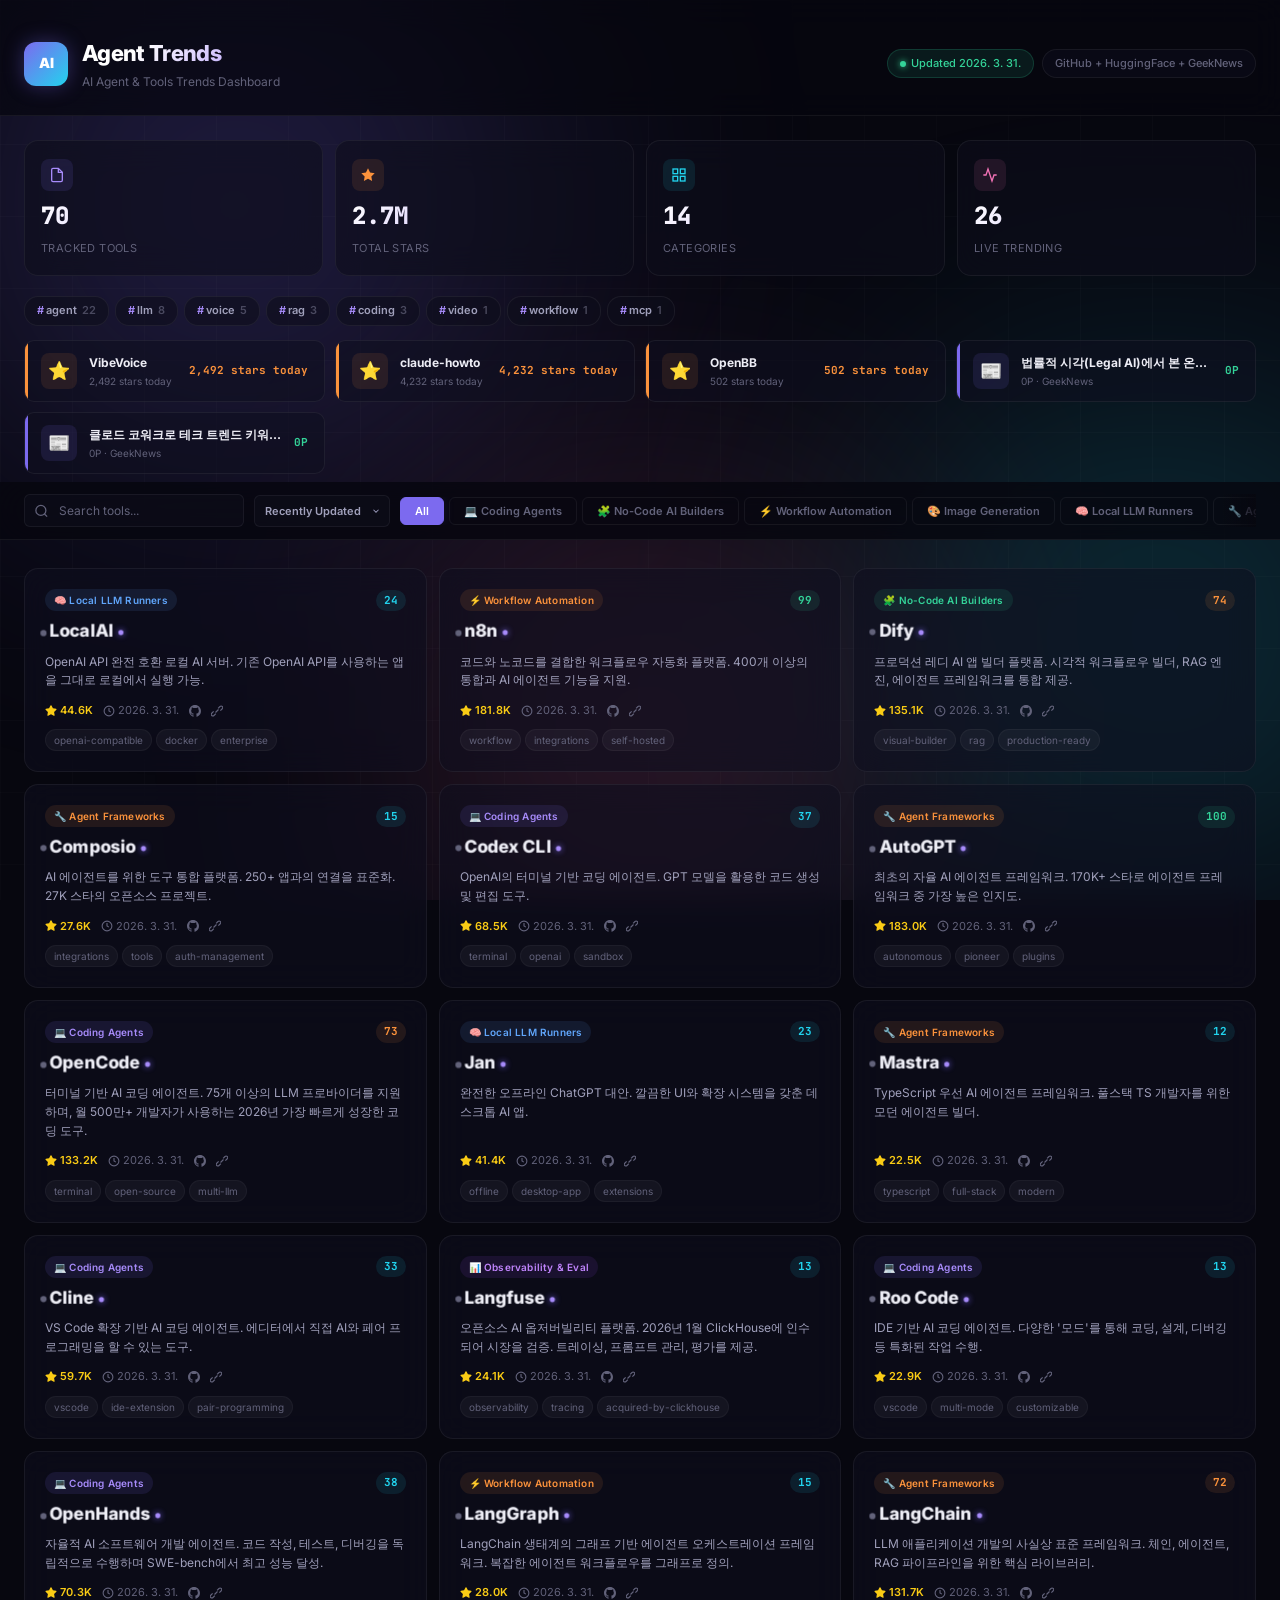
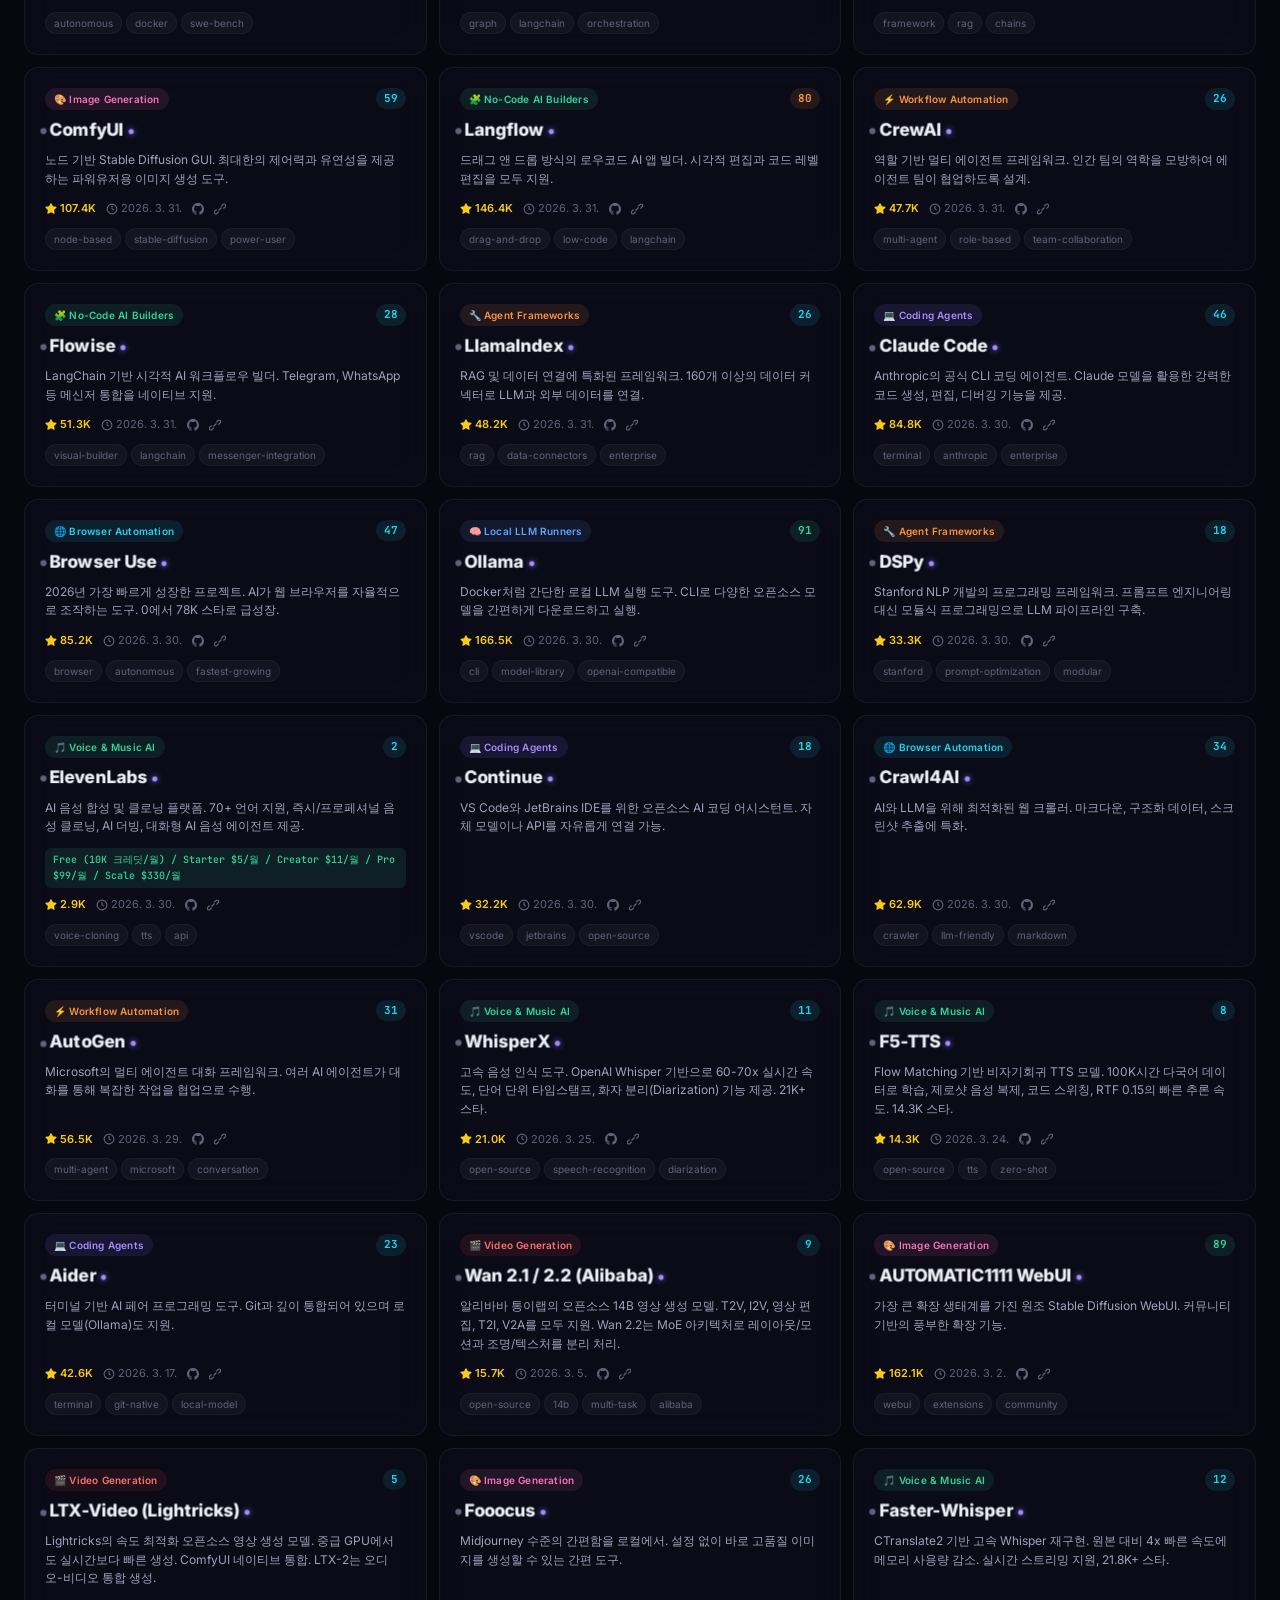
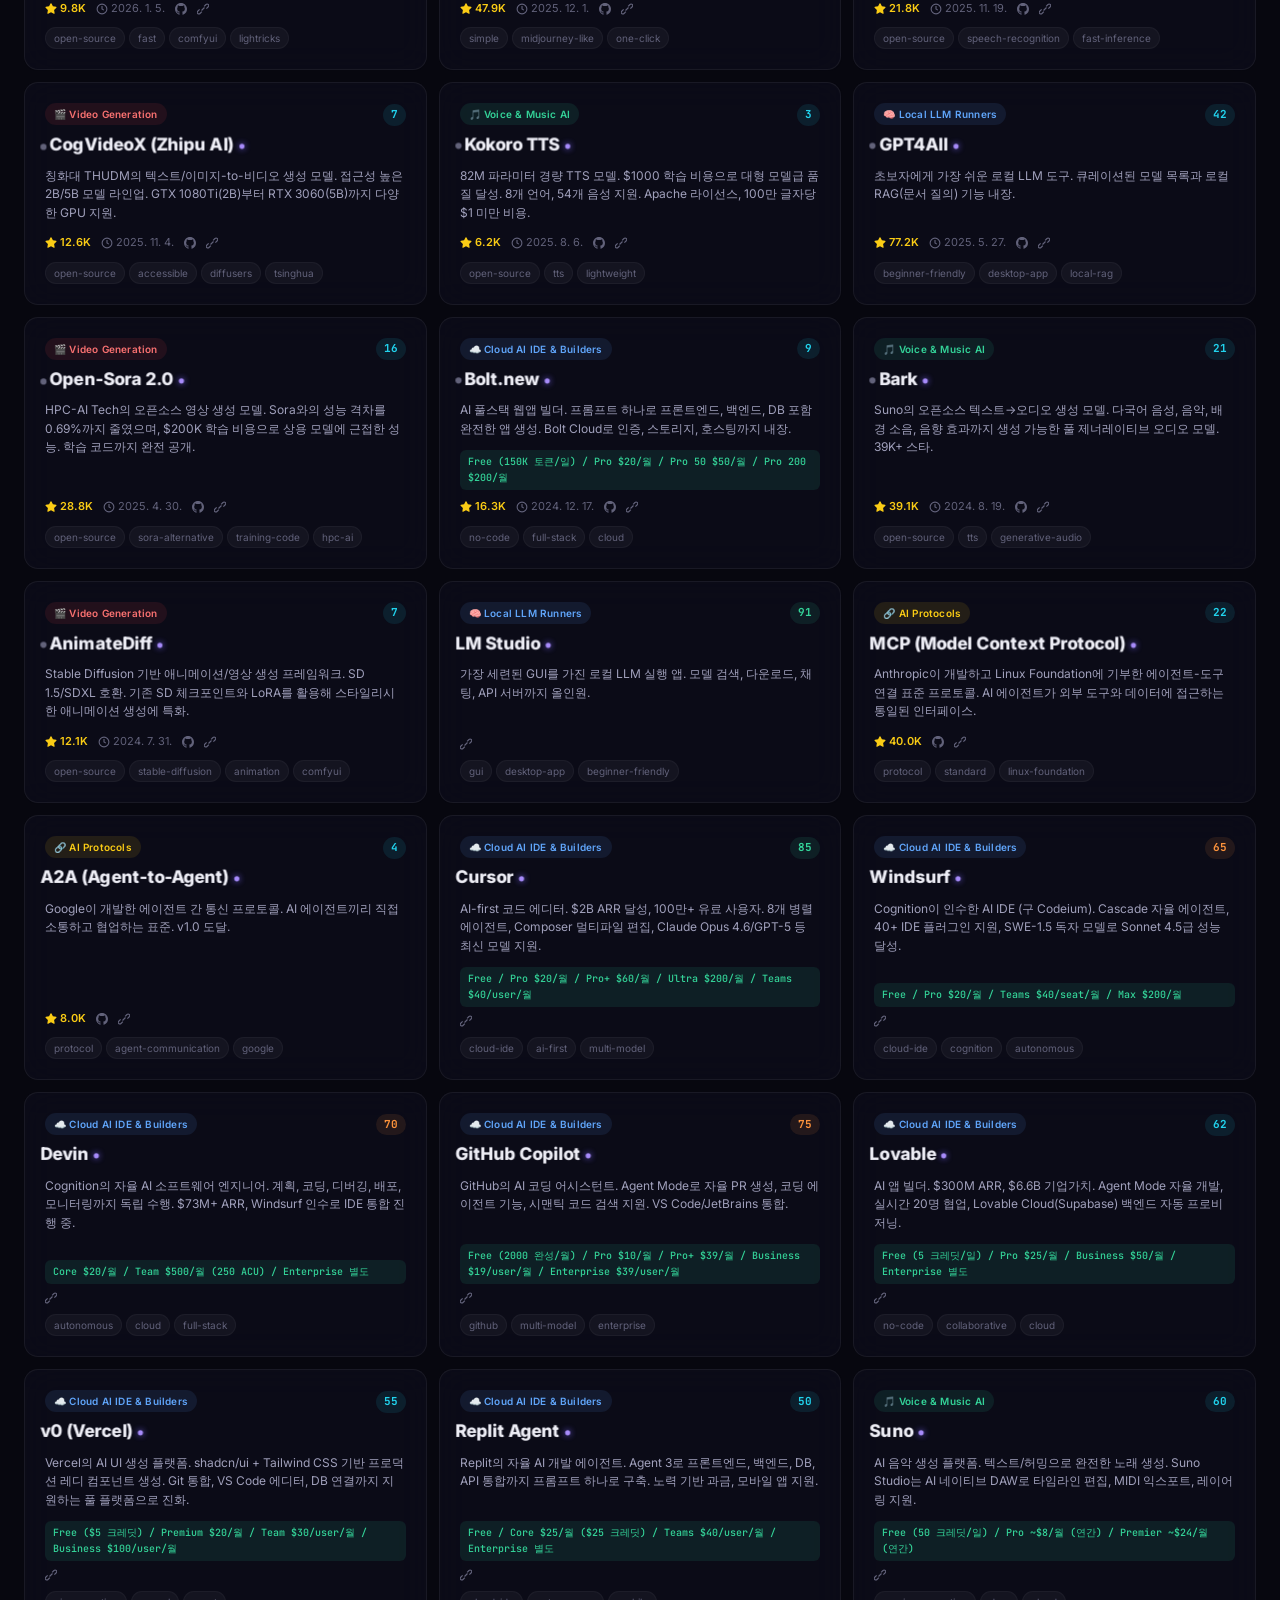
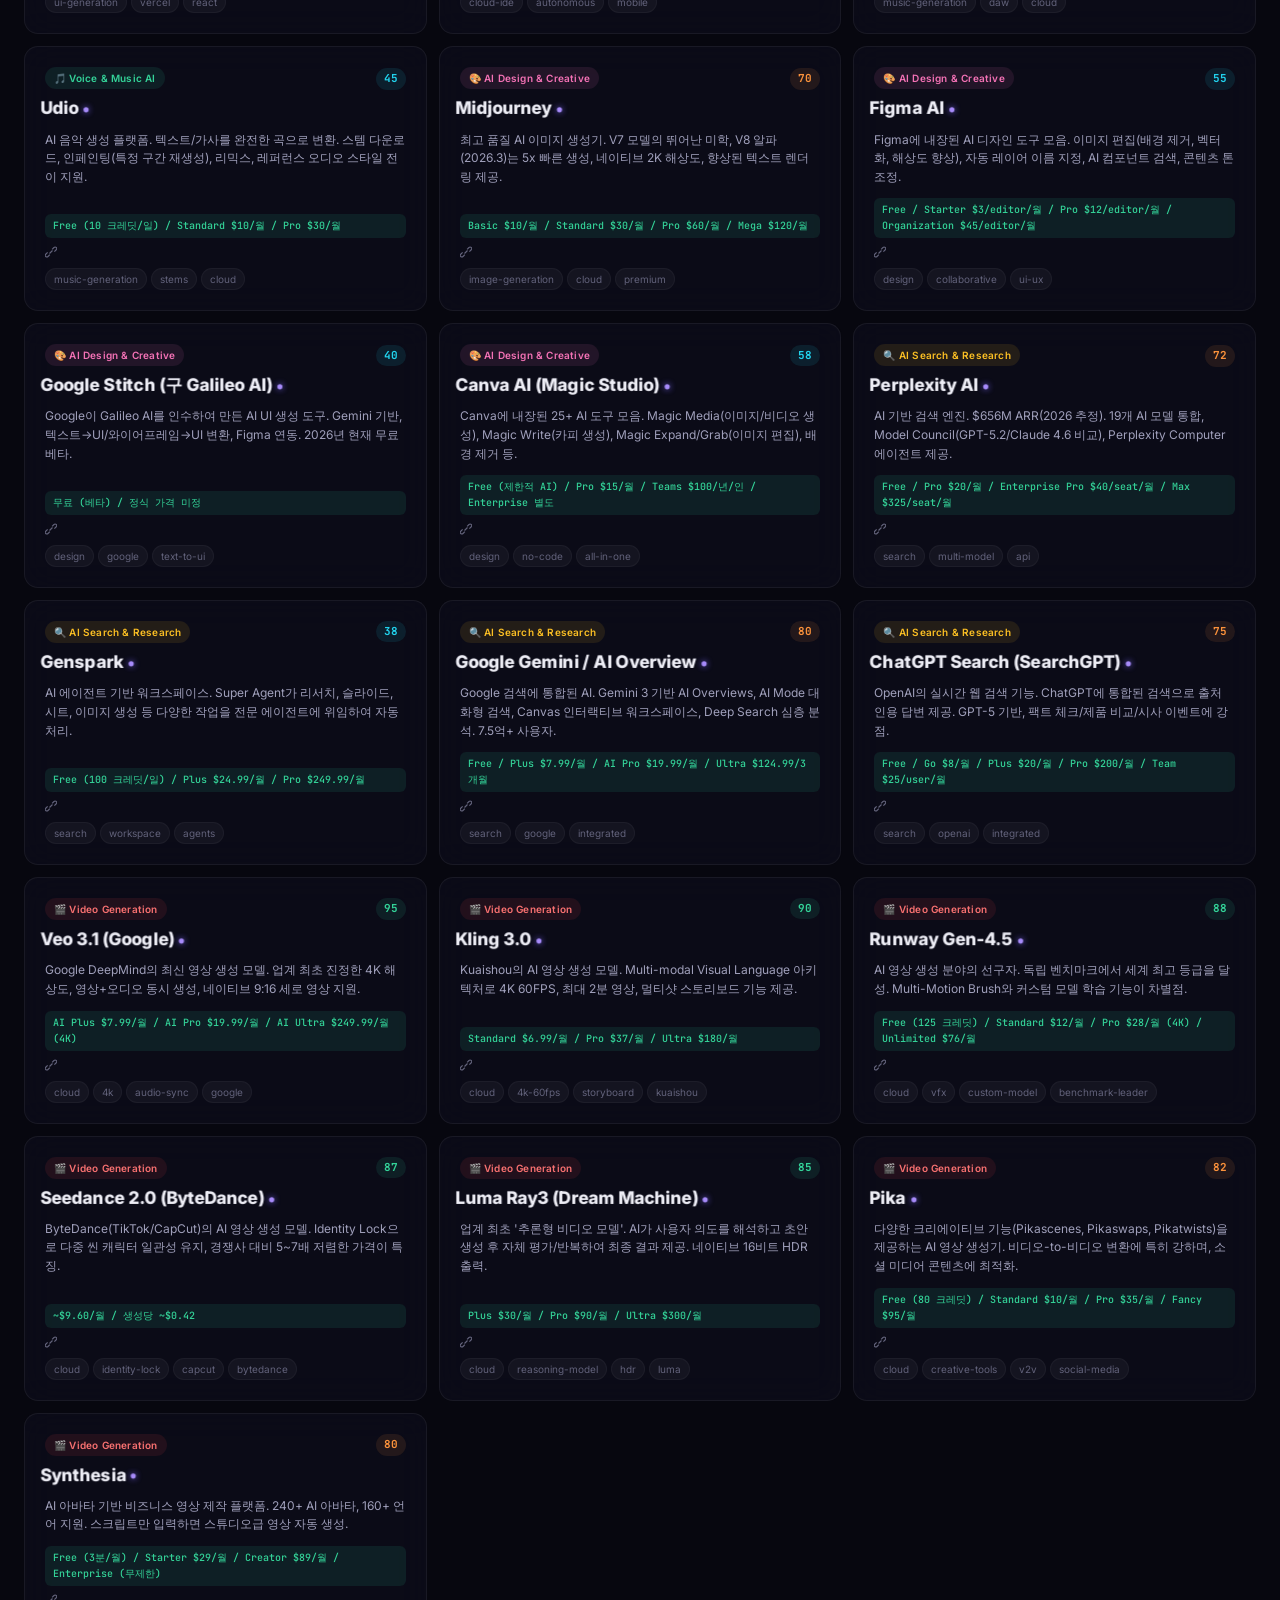
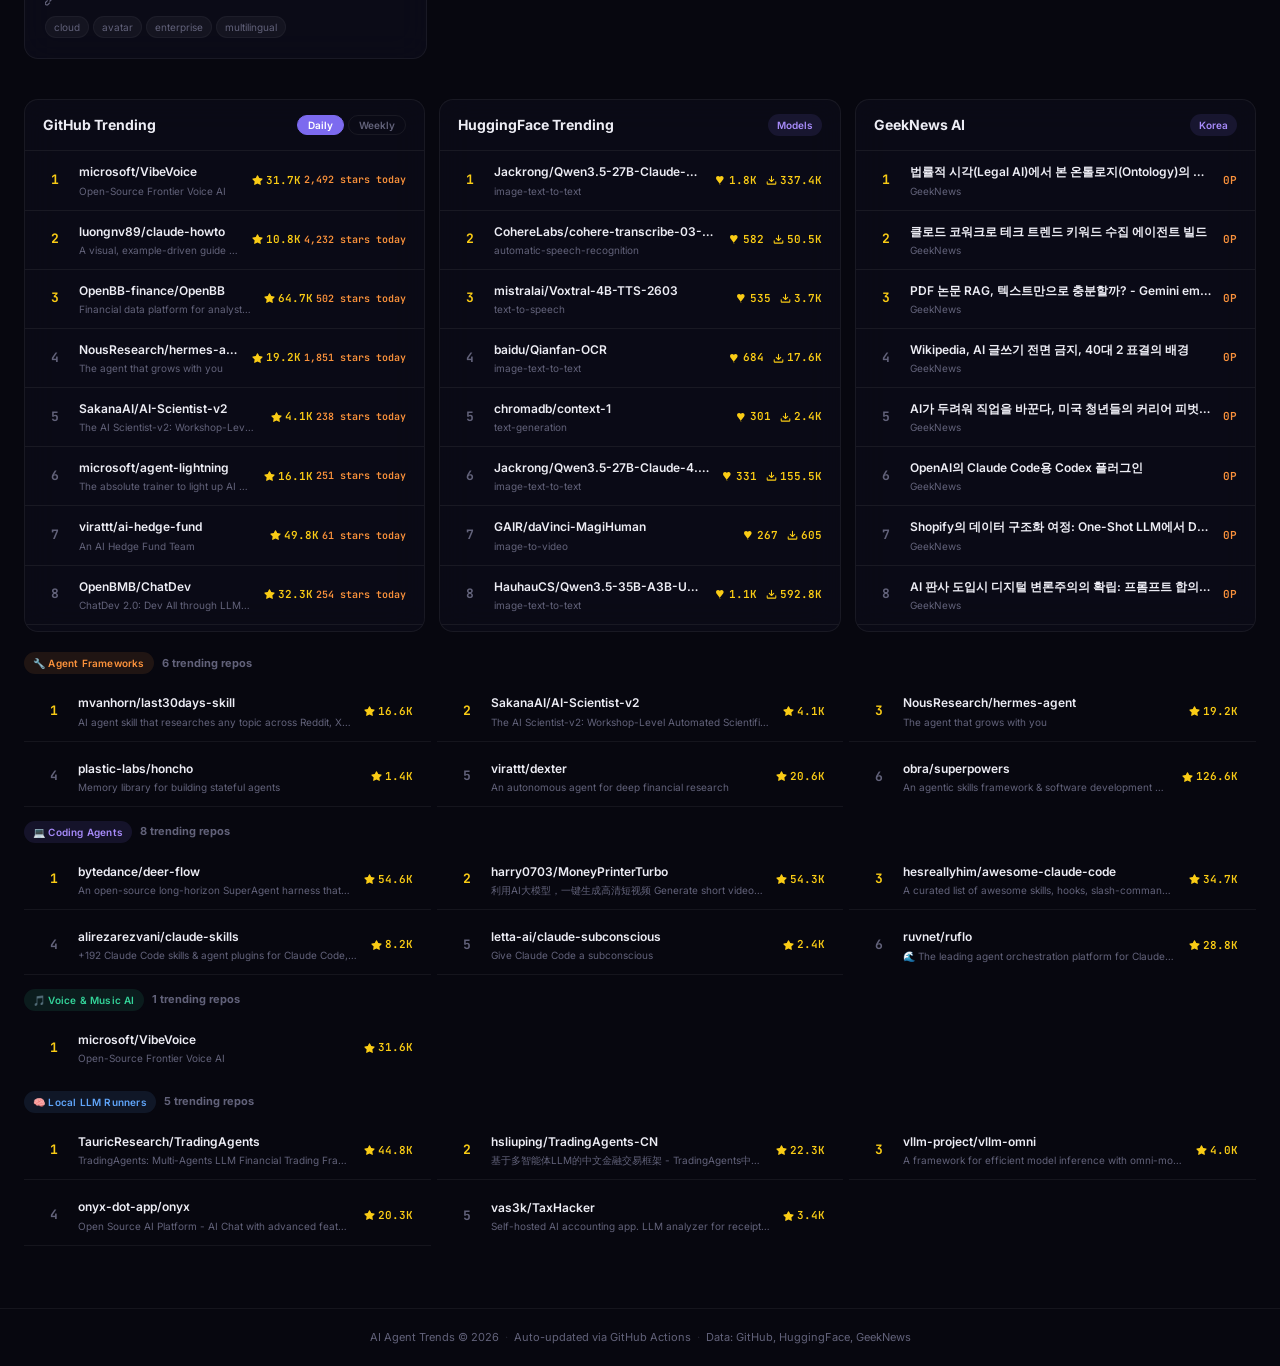
==== commit 5ac718ba: "feat: interactive 2026 design effects Techniques from latest 2026 web design trends:  CSS effects: -" ====
--- a/docs/index.html
+++ b/docs/index.html
@@ -12,6 +12,8 @@
   <link rel="stylesheet" href="assets/style.css">
 </head>
 <body>
+  <div class="scroll-progress"></div>
+  <div class="cursor-glow" id="cursorGlow"></div>
   <div class="bg-effects">
     <div class="orb orb-1"></div>
     <div class="orb orb-2"></div>
--- a/docs/assets/style.css
+++ b/docs/assets/style.css
@@ -608,9 +608,136 @@
 /* ---- Focus ---- */
 :focus-visible { outline:2px solid var(--accent); outline-offset:2px }
 
+/* ========== INTERACTIVE 2026 EFFECTS ========== */
+
+/* ---- Cursor Spotlight (follows mouse on card grid) ---- */
+.tools-grid { position:relative }
+.cursor-glow {
+  position:fixed; width:400px; height:400px; border-radius:50%;
+  background:radial-gradient(circle,rgba(124,106,239,.08) 0%,transparent 70%);
+  pointer-events:none; z-index:5; transform:translate(-50%,-50%);
+  transition:opacity .3s; opacity:0;
+}
+.tools-grid:hover ~ .cursor-glow,
+.cursor-glow.visible { opacity:1 }
+
+/* ---- Card 3D Tilt ---- */
+.tool-card {
+  transform-style:preserve-3d; perspective:800px;
+  --rx:0deg; --ry:0deg;
+  transform:rotateX(var(--rx)) rotateY(var(--ry));
+}
+.tool-card:hover { transition:transform .1s linear, border-color .25s, box-shadow .25s }
+.tool-card .card-name,
+.tool-card .card-score { transform:translateZ(20px) }
+
+/* ---- Animated Gradient Border on hover ---- */
+@property --border-angle {
+  syntax: '<angle>';
+  inherits: false;
+  initial-value: 0deg;
+}
+.tool-card::after {
+  content:''; position:absolute; inset:-1px; border-radius:var(--r); z-index:-1;
+  background:conic-gradient(from var(--border-angle),transparent 60%,var(--accent) 80%,var(--cyan) 90%,transparent 100%);
+  opacity:0; transition:opacity .3s var(--ease);
+}
+.tool-card:hover::after {
+  opacity:1;
+  animation:borderSpin 3s linear infinite;
+}
+@keyframes borderSpin { to { --border-angle: 360deg } }
+
+/* ---- Scroll-Driven Section Reveals ---- */
+@supports(animation-timeline:view()) {
+  .stat-card, .highlight-card, .feed-column, .cat-trending-group {
+    animation:scrollReveal linear both;
+    animation-timeline:view();
+    animation-range:entry 0% entry 30%;
+  }
+  @keyframes scrollReveal {
+    from { opacity:0; transform:translateY(20px) }
+    to { opacity:1; transform:translateY(0) }
+  }
+}
+
+/* ---- Scroll Progress Bar ---- */
+.scroll-progress {
+  position:fixed; top:0; left:0; height:2px; z-index:200;
+  background:linear-gradient(90deg,var(--accent),var(--cyan),var(--pink));
+  transform-origin:left;
+  animation:scaleProgress linear;
+  animation-timeline:scroll(root);
+}
+@keyframes scaleProgress { from{transform:scaleX(0)} to{transform:scaleX(1)} }
+
+/* ---- Stat Counter Animate ---- */
+.stat-number {
+  transition:all .3s var(--ease);
+}
+.stat-number.counting {
+  animation:countPulse .5s var(--ease);
+}
+@keyframes countPulse {
+  0% { transform:scale(1) }
+  50% { transform:scale(1.15) }
+  100% { transform:scale(1) }
+}
+
+/* ---- Skeleton Loading ---- */
+.skeleton {
+  background:linear-gradient(90deg,var(--bg-surface) 25%,rgba(255,255,255,.04) 50%,var(--bg-surface) 75%);
+  background-size:200% 100%;
+  animation:shimmer 1.5s infinite;
+  border-radius:var(--r-xs);
+}
+@keyframes shimmer { to { background-position:-200% 0 } }
+.skeleton-card { height:200px; border-radius:var(--r) }
+.skeleton-line { height:12px; margin-bottom:8px }
+.skeleton-line.short { width:60% }
+
+/* ---- Topic Pill hover glow ---- */
+.topic-pill {
+  position:relative; overflow:hidden;
+}
+.topic-pill::after {
+  content:''; position:absolute; inset:-50%; border-radius:50%;
+  background:radial-gradient(circle,var(--accent-dim),transparent 70%);
+  opacity:0; transition:opacity .2s;
+}
+.topic-pill:hover::after { opacity:1 }
+
+/* ---- Highlight card shimmer on hover ---- */
+.highlight-card::after {
+  content:''; position:absolute; top:-50%; left:-50%; width:200%; height:200%;
+  background:linear-gradient(45deg,transparent 40%,rgba(255,255,255,.03) 50%,transparent 60%);
+  transform:translateX(-100%); transition:none;
+}
+.highlight-card:hover::after {
+  transform:translateX(100%); transition:transform .6s var(--ease);
+}
+
+/* ---- Magnetic button effect (applied via JS) ---- */
+.tab, .feed-btn, .m-link {
+  transition:all .2s var(--ease), transform .15s linear;
+}
+
+/* ---- Smooth modal entrance ---- */
+.modal-backdrop.open .modal-sheet {
+  animation:modalSlideUp .4s var(--ease) forwards;
+}
+@keyframes modalSlideUp {
+  from { transform:translateY(100%) scale(.95); opacity:.5 }
+  to { transform:translateY(0) scale(1); opacity:1 }
+}
+
 /* ---- Motion preference ---- */
 @media(prefers-reduced-motion:reduce) {
   .orb { animation:none }
-  .tool-card { animation:none }
+  .tool-card { animation:none !important; --rx:0deg !important; --ry:0deg !important }
   .live-dot { animation:none }
-}
+  .stat-card, .highlight-card, .feed-column, .cat-trending-group { animation:none !important }
+  .scroll-progress { animation:none }
+  .highlight-card::after { display:none }
+  .tool-card::after { animation:none }
+}
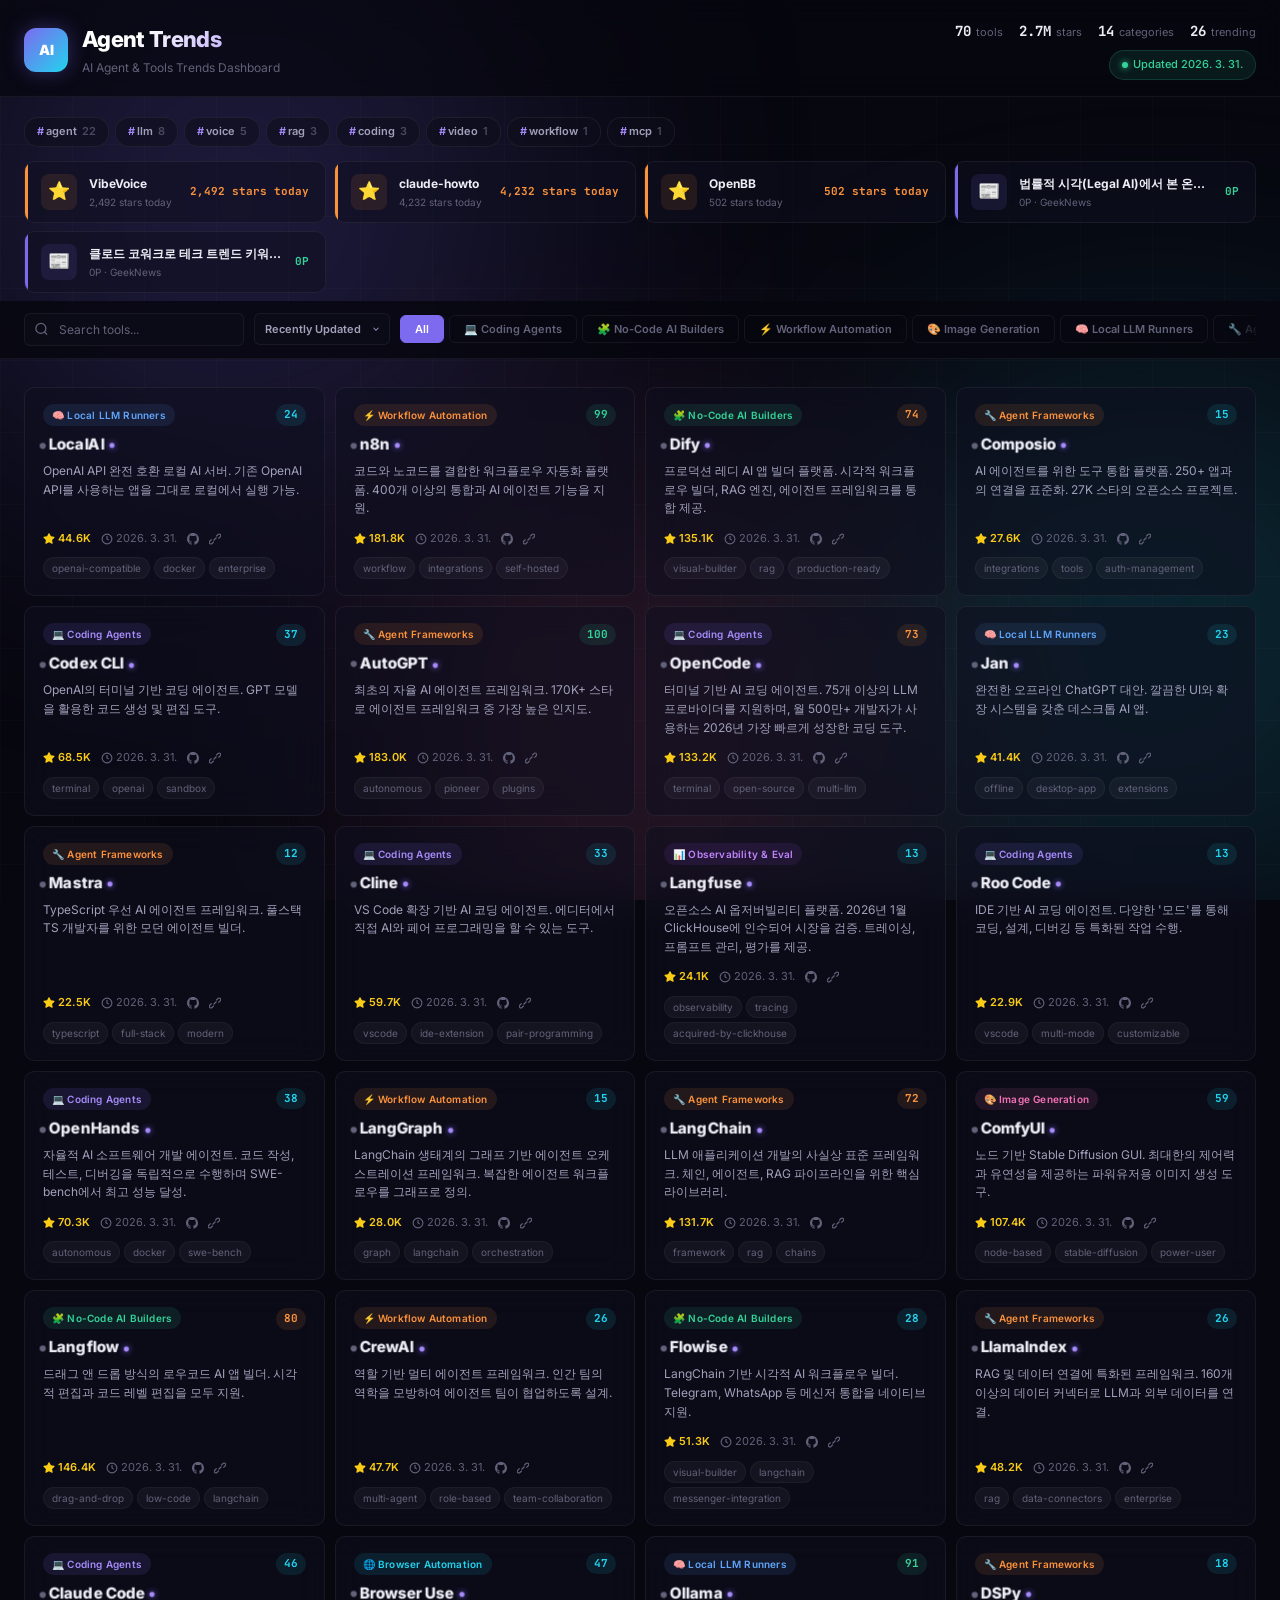
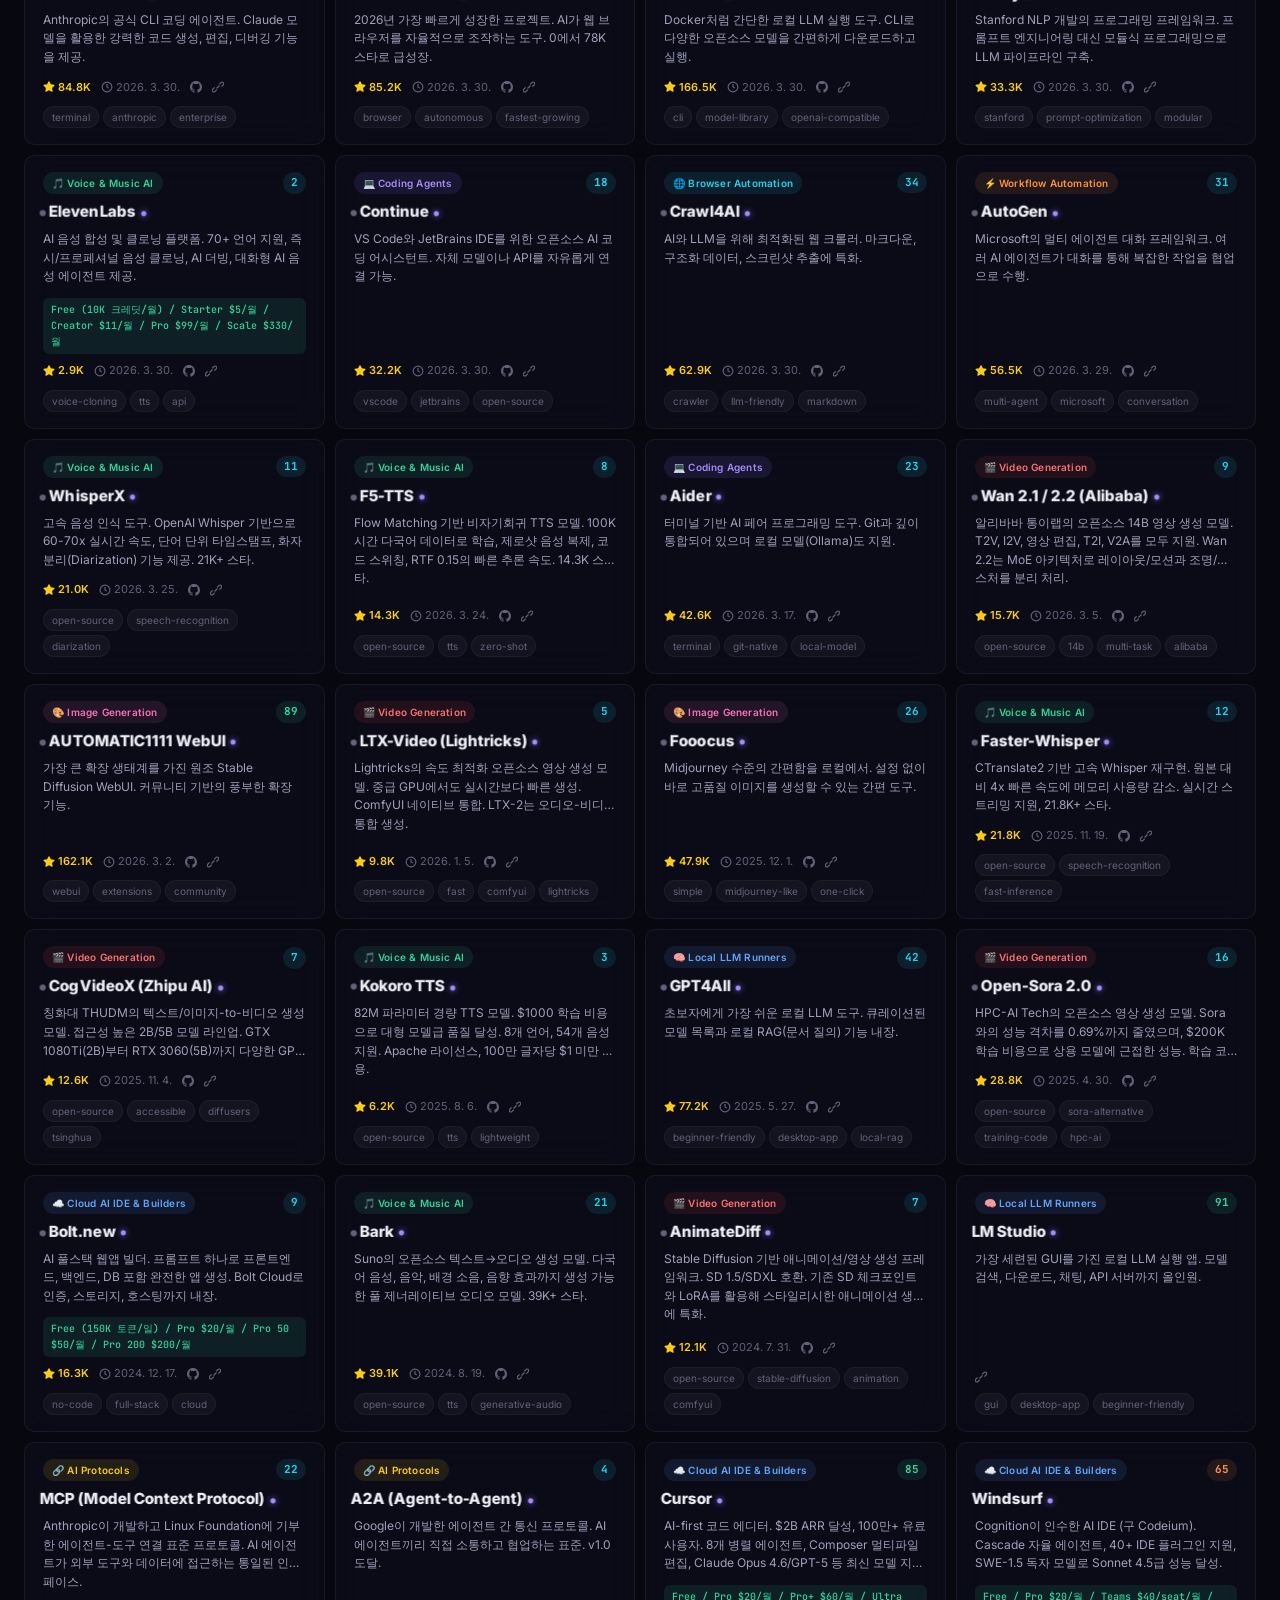
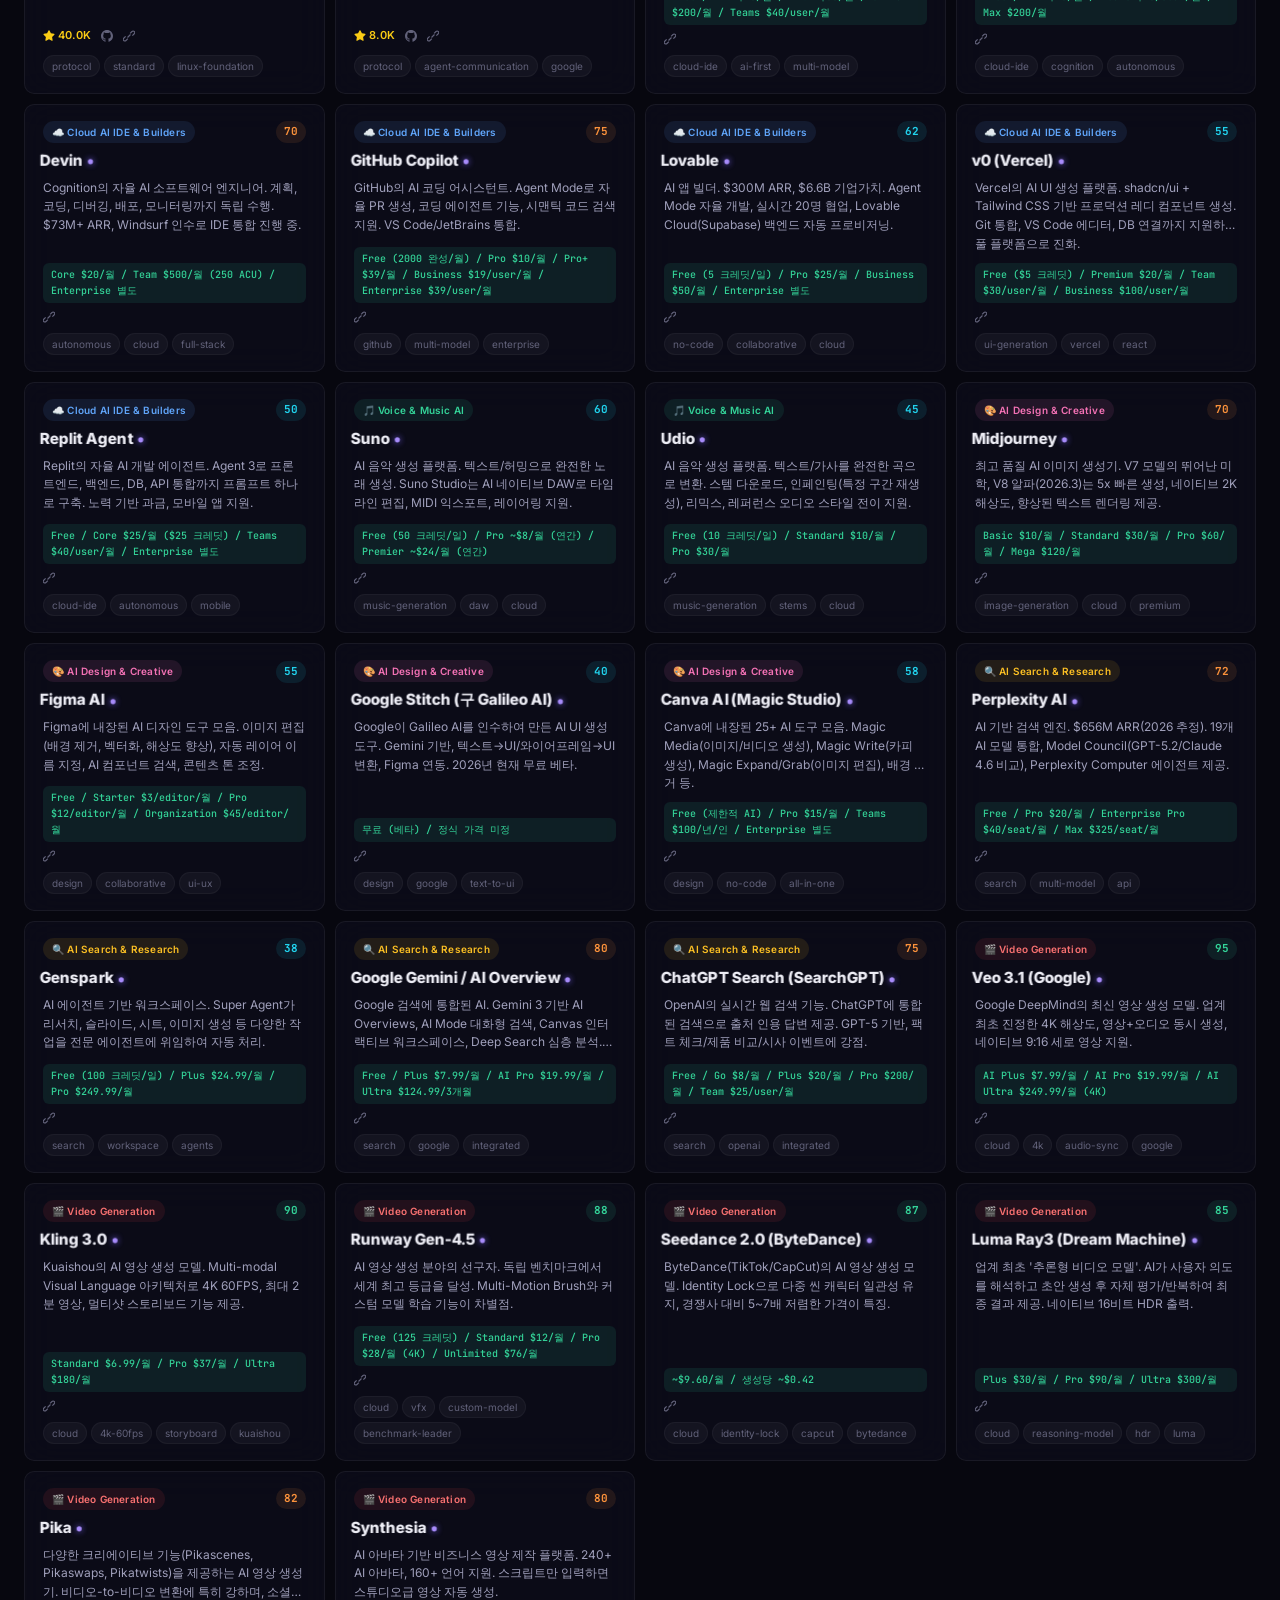
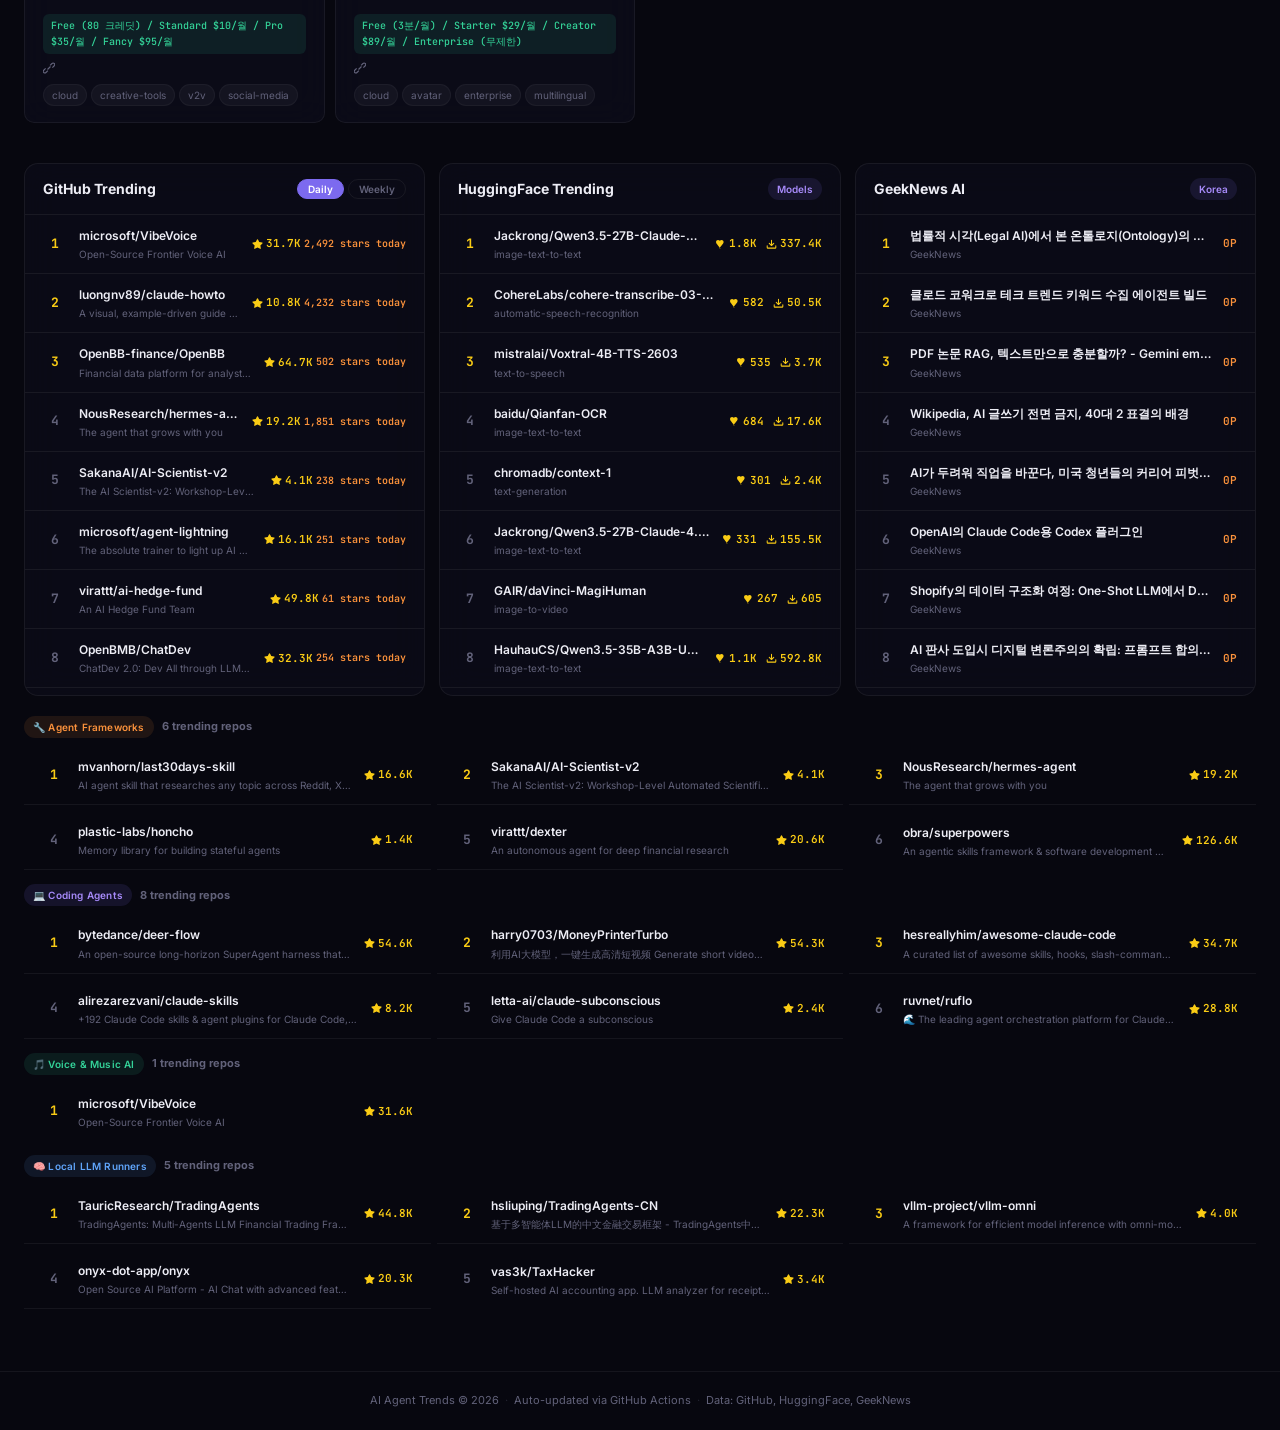
==== commit 20a16417: "design: data-dense dashboard layout with inline header stats Co-Authored-By: Claude Opus 4.6 (1M con" ====
--- a/docs/index.html
+++ b/docs/index.html
@@ -32,41 +32,20 @@
             <p class="logo-sub">AI Agent & Tools Trends Dashboard</p>
           </div>
         </div>
-        <div class="header-badges">
-          <span class="badge badge-live" id="lastUpdated"><span class="live-dot"></span>Loading...</span>
-          <span class="badge badge-source">GitHub + HuggingFace + GeekNews</span>
+        <div class="header-right">
+          <div class="header-stats">
+            <span class="h-stat" id="totalTools"><span class="h-stat-n">-</span> tools</span>
+            <span class="h-stat" id="totalStars"><span class="h-stat-n">-</span> stars</span>
+            <span class="h-stat" id="totalCategories"><span class="h-stat-n">-</span> categories</span>
+            <span class="h-stat" id="trendingCount"><span class="h-stat-n">-</span> trending</span>
+          </div>
+          <div class="header-badges">
+            <span class="badge badge-live" id="lastUpdated"><span class="live-dot"></span>Loading...</span>
+          </div>
         </div>
       </div>
     </div>
   </header>
-
-  <!-- Stats -->
-  <section class="stats-section">
-    <div class="container">
-      <div class="stats-grid">
-        <div class="stat-card">
-          <div class="stat-icon"><svg viewBox="0 0 24 24" fill="none" stroke="currentColor" stroke-width="2"><path d="M14 2H6a2 2 0 0 0-2 2v16a2 2 0 0 0 2 2h12a2 2 0 0 0 2-2V8z"/><polyline points="14 2 14 8 20 8"/></svg></div>
-          <span class="stat-number" id="totalTools">-</span>
-          <span class="stat-label">Tracked Tools</span>
-        </div>
-        <div class="stat-card">
-          <div class="stat-icon star-icon"><svg viewBox="0 0 24 24" fill="currentColor"><path d="M12 2l3.09 6.26L22 9.27l-5 4.87 1.18 6.88L12 17.77l-6.18 3.25L7 14.14 2 9.27l6.91-1.01L12 2z"/></svg></div>
-          <span class="stat-number" id="totalStars">-</span>
-          <span class="stat-label">Total Stars</span>
-        </div>
-        <div class="stat-card">
-          <div class="stat-icon cat-icon"><svg viewBox="0 0 24 24" fill="none" stroke="currentColor" stroke-width="2"><rect x="3" y="3" width="7" height="7"/><rect x="14" y="3" width="7" height="7"/><rect x="14" y="14" width="7" height="7"/><rect x="3" y="14" width="7" height="7"/></svg></div>
-          <span class="stat-number" id="totalCategories">-</span>
-          <span class="stat-label">Categories</span>
-        </div>
-        <div class="stat-card">
-          <div class="stat-icon trend-icon"><svg viewBox="0 0 24 24" fill="none" stroke="currentColor" stroke-width="2"><polyline points="22 12 18 12 15 21 9 3 6 12 2 12"/></svg></div>
-          <span class="stat-number" id="trendingCount">-</span>
-          <span class="stat-label">Live Trending</span>
-        </div>
-      </div>
-    </div>
-  </section>
 
   <!-- Today's Highlights + Trending Topics -->
   <section class="highlights-section">
--- a/docs/assets/style.css
+++ b/docs/assets/style.css
@@ -72,7 +72,7 @@
 
 /* ---- Header ---- */
 .header {
-  position:relative; z-index:10; padding:36px 0 24px;
+  position:relative; z-index:10; padding:20px 0 16px;
   border-bottom:1px solid var(--border);
   background:rgba(7,7,15,.7); backdrop-filter:blur(var(--blur));
 }
@@ -91,6 +91,13 @@
   -webkit-background-clip:text; -webkit-text-fill-color:transparent; background-clip:text;
 }
 .logo-sub { font-size:12px; color:var(--text-3); margin-top:1px }
+.header-right { display:flex; flex-direction:column; align-items:flex-end; gap:8px }
+.header-stats { display:flex; gap:16px }
+.h-stat { font-size:11px; color:var(--text-3) }
+.h-stat-n {
+  font-family:'JetBrains Mono',monospace; font-weight:700; font-size:14px;
+  color:var(--text); margin-right:2px;
+}
 .header-badges { display:flex; gap:8px; flex-wrap:wrap }
 .badge {
   display:inline-flex; align-items:center; gap:5px;
@@ -102,32 +109,31 @@
 .live-dot { width:6px; height:6px; border-radius:50%; background:var(--green); box-shadow:0 0 6px var(--green); animation:pulse 2s infinite }
 @keyframes pulse { 0%,100%{opacity:1} 50%{opacity:.3} }
 
-/* ---- Stats ---- */
-.stats-section { position:relative; z-index:10; padding:24px 0 0 }
-.stats-grid { display:grid; grid-template-columns:repeat(4,1fr); gap:12px }
+/* ---- Stats (inline compact) ---- */
+.stats-section { position:relative; z-index:10; padding:16px 0 0 }
+.stats-grid { display:flex; gap:8px; flex-wrap:wrap }
 .stat-card {
   background:var(--bg-glass); backdrop-filter:blur(var(--blur));
-  border:1px solid var(--border); border-radius:var(--r);
-  padding:18px 16px; display:flex; flex-direction:column; gap:4px;
-  transition:border-color .2s var(--ease), transform .2s var(--ease);
-}
-.stat-card:hover { border-color:var(--border-h); transform:translateY(-1px) }
+  border:1px solid var(--border); border-radius:var(--r-sm);
+  padding:10px 16px; display:flex; align-items:center; gap:10px;
+  transition:border-color .2s var(--ease);
+}
+.stat-card:hover { border-color:var(--border-h) }
 .stat-icon {
-  width:32px; height:32px; border-radius:8px;
+  width:28px; height:28px; border-radius:7px;
   display:grid; place-items:center;
-  background:var(--accent-dim); color:var(--accent-l); margin-bottom:2px;
-}
-.stat-icon svg { width:16px; height:16px }
+  background:var(--accent-dim); color:var(--accent-l); flex-shrink:0;
+}
+.stat-icon svg { width:14px; height:14px }
 .star-icon { background:var(--orange-dim); color:var(--orange) }
 .cat-icon { background:var(--cyan-dim); color:var(--cyan) }
 .trend-icon { background:var(--pink-dim); color:var(--pink) }
 .stat-number {
-  font-size:24px; font-weight:800;
+  font-size:18px; font-weight:800;
   font-family:'JetBrains Mono',monospace;
-  background:linear-gradient(135deg,#fff,var(--accent-l));
-  -webkit-background-clip:text; -webkit-text-fill-color:transparent; background-clip:text;
-}
-.stat-label { font-size:11px; color:var(--text-3); text-transform:uppercase; letter-spacing:.4px }
+  color:var(--text);
+}
+.stat-label { font-size:10px; color:var(--text-3); text-transform:uppercase; letter-spacing:.3px }
 
 /* ---- Highlights + Topics ---- */
 .highlights-section { position:relative; z-index:10; padding:20px 0 8px }
@@ -146,7 +152,7 @@
 .topic-pill .pill-hash { color:var(--accent-l); margin-right:2px }
 
 .highlights-grid {
-  display:grid; grid-template-columns:repeat(auto-fill,minmax(280px,1fr)); gap:10px;
+  display:grid; grid-template-columns:repeat(auto-fill,minmax(260px,1fr)); gap:8px;
 }
 .highlight-card {
   display:flex; align-items:center; gap:12px;
@@ -242,12 +248,12 @@
 /* ---- Tool Cards ---- */
 .main-section { position:relative; z-index:10; padding:28px 0 40px }
 .tools-grid {
-  display:grid; grid-template-columns:repeat(auto-fill,minmax(310px,1fr)); gap:12px;
+  display:grid; grid-template-columns:repeat(auto-fill,minmax(300px,1fr)); gap:10px;
 }
 .tool-card {
   background:var(--bg-card); backdrop-filter:blur(var(--blur));
-  border:1px solid var(--border); border-radius:var(--r);
-  padding:20px; cursor:pointer; position:relative; overflow:hidden;
+  border:1px solid var(--border); border-radius:var(--r-sm);
+  padding:16px 18px; cursor:pointer; position:relative; overflow:hidden;
   transition:all .25s var(--ease);
   display:flex; flex-direction:column;
 }
@@ -274,7 +280,7 @@
 .s-mid { background:var(--orange-dim); color:var(--orange) }
 .s-low { background:var(--cyan-dim); color:var(--cyan) }
 
-.card-name { font-size:17px; font-weight:800; letter-spacing:-.01em; margin-bottom:6px }
+.card-name { font-size:15px; font-weight:800; letter-spacing:-.01em; margin-bottom:4px }
 .card-desc {
   font-size:12px; color:var(--text-2); line-height:1.55;
   display:-webkit-box; -webkit-line-clamp:3; -webkit-box-orient:vertical; overflow:hidden;
@@ -582,6 +588,8 @@
 }
 @media(max-width:768px) {
   .header-inner { flex-direction:column; align-items:flex-start }
+  .header-right { align-items:flex-start }
+  .header-stats { flex-wrap:wrap; gap:10px }
   .stats-grid { grid-template-columns:repeat(2,1fr) }
   .filter-bar { flex-direction:column; align-items:stretch; gap:8px }
   .search-wrap { flex:none }
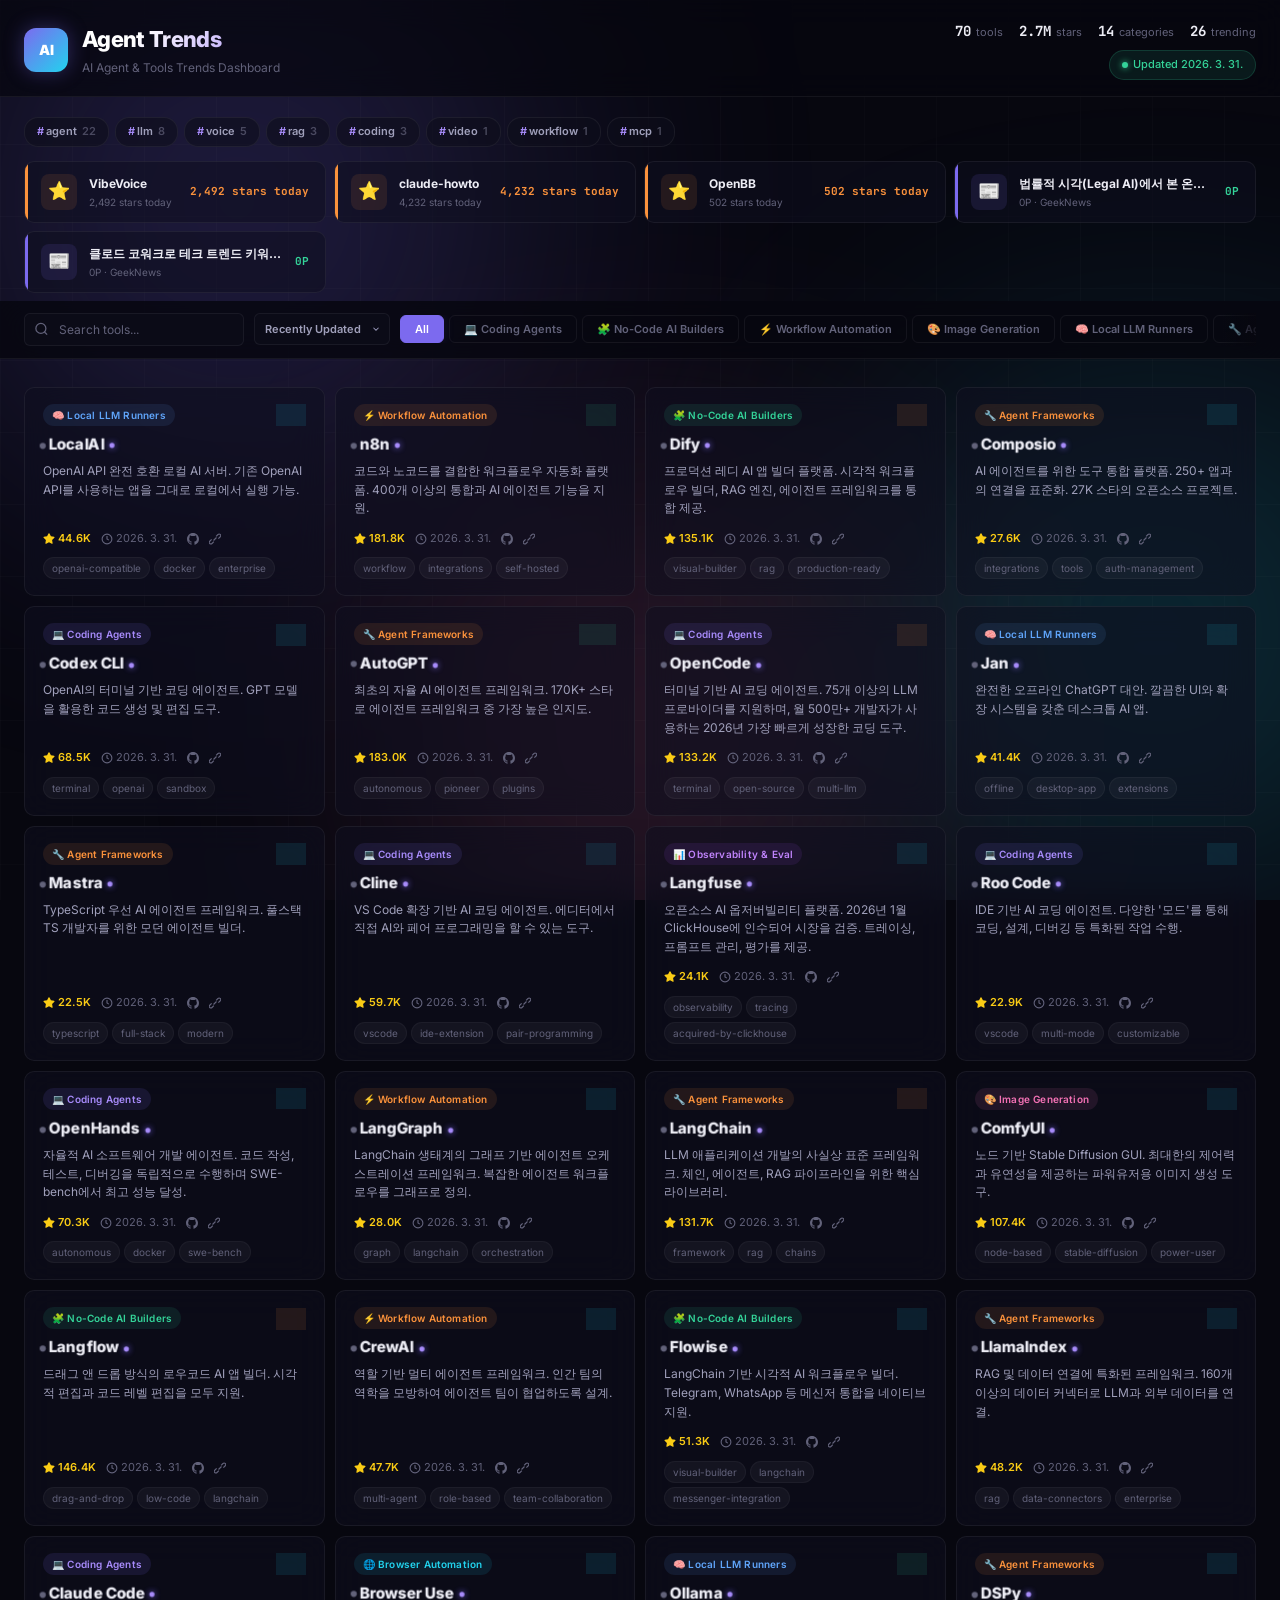
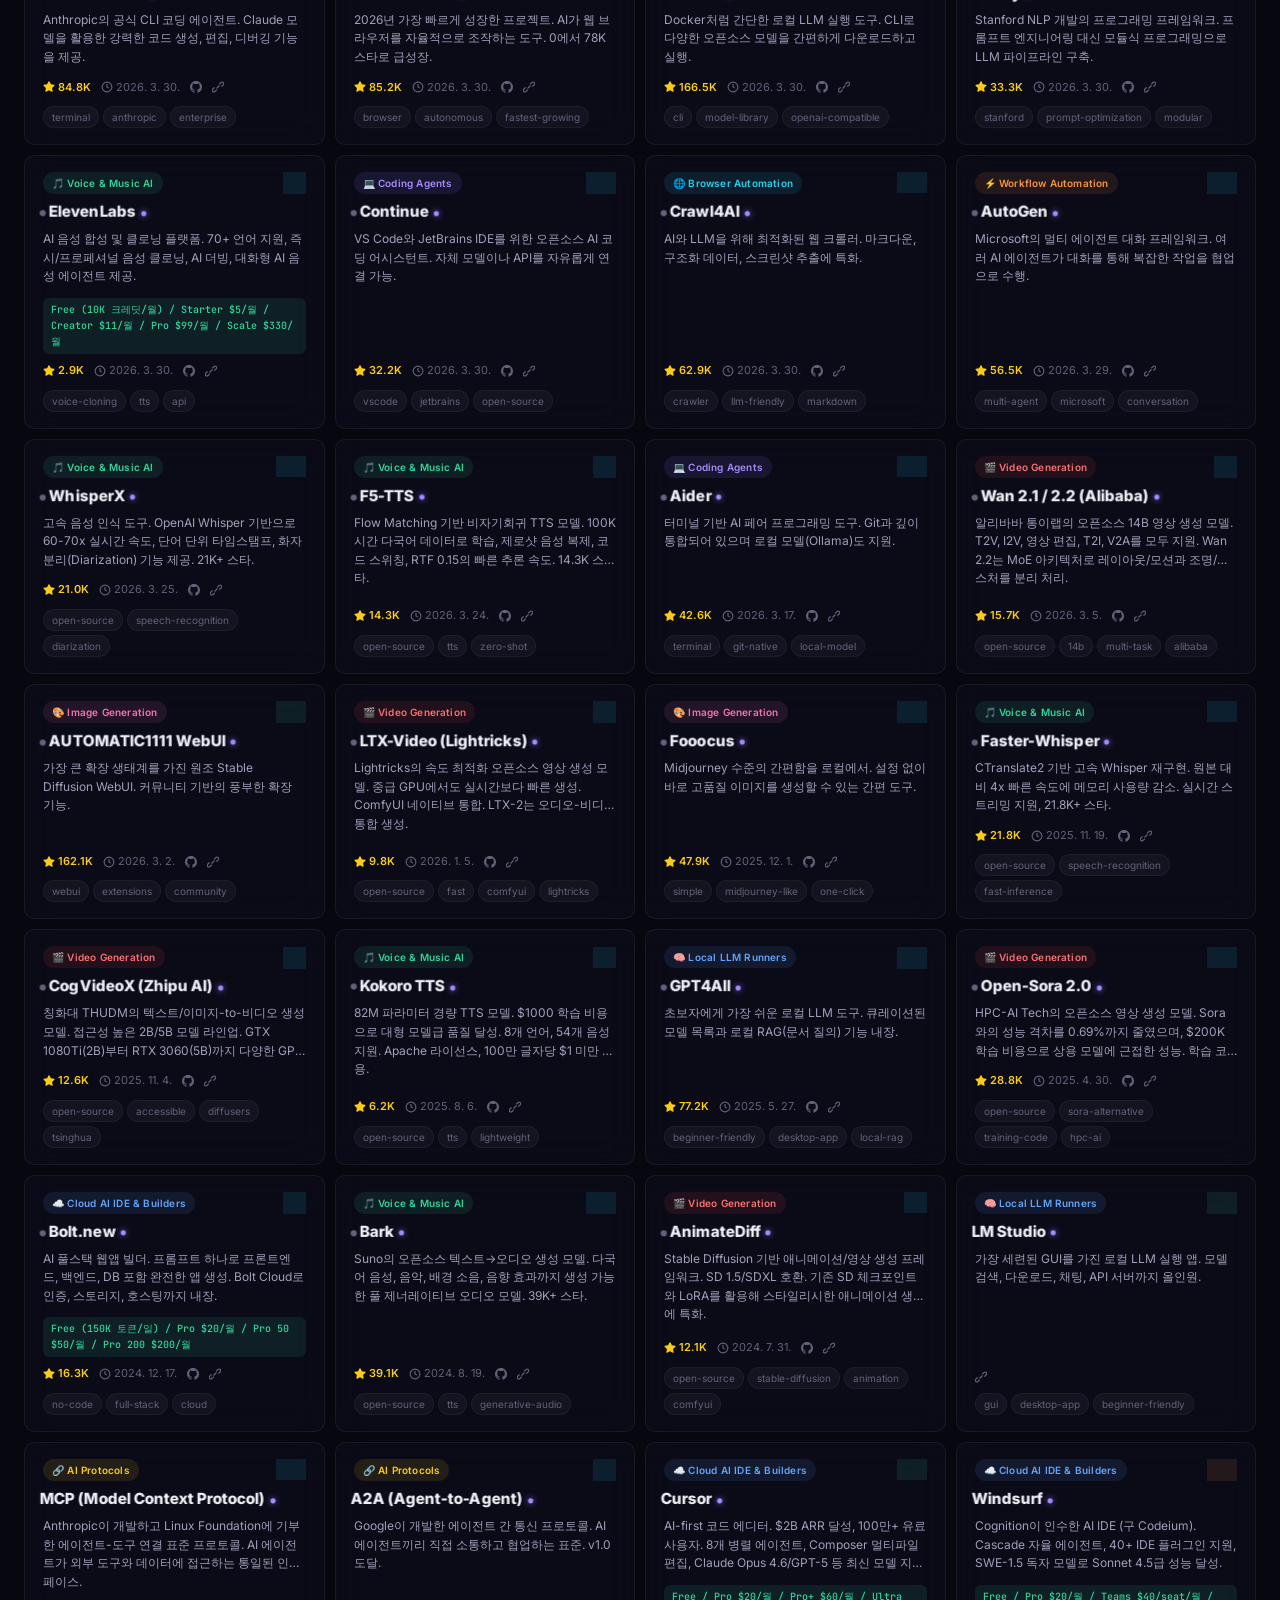
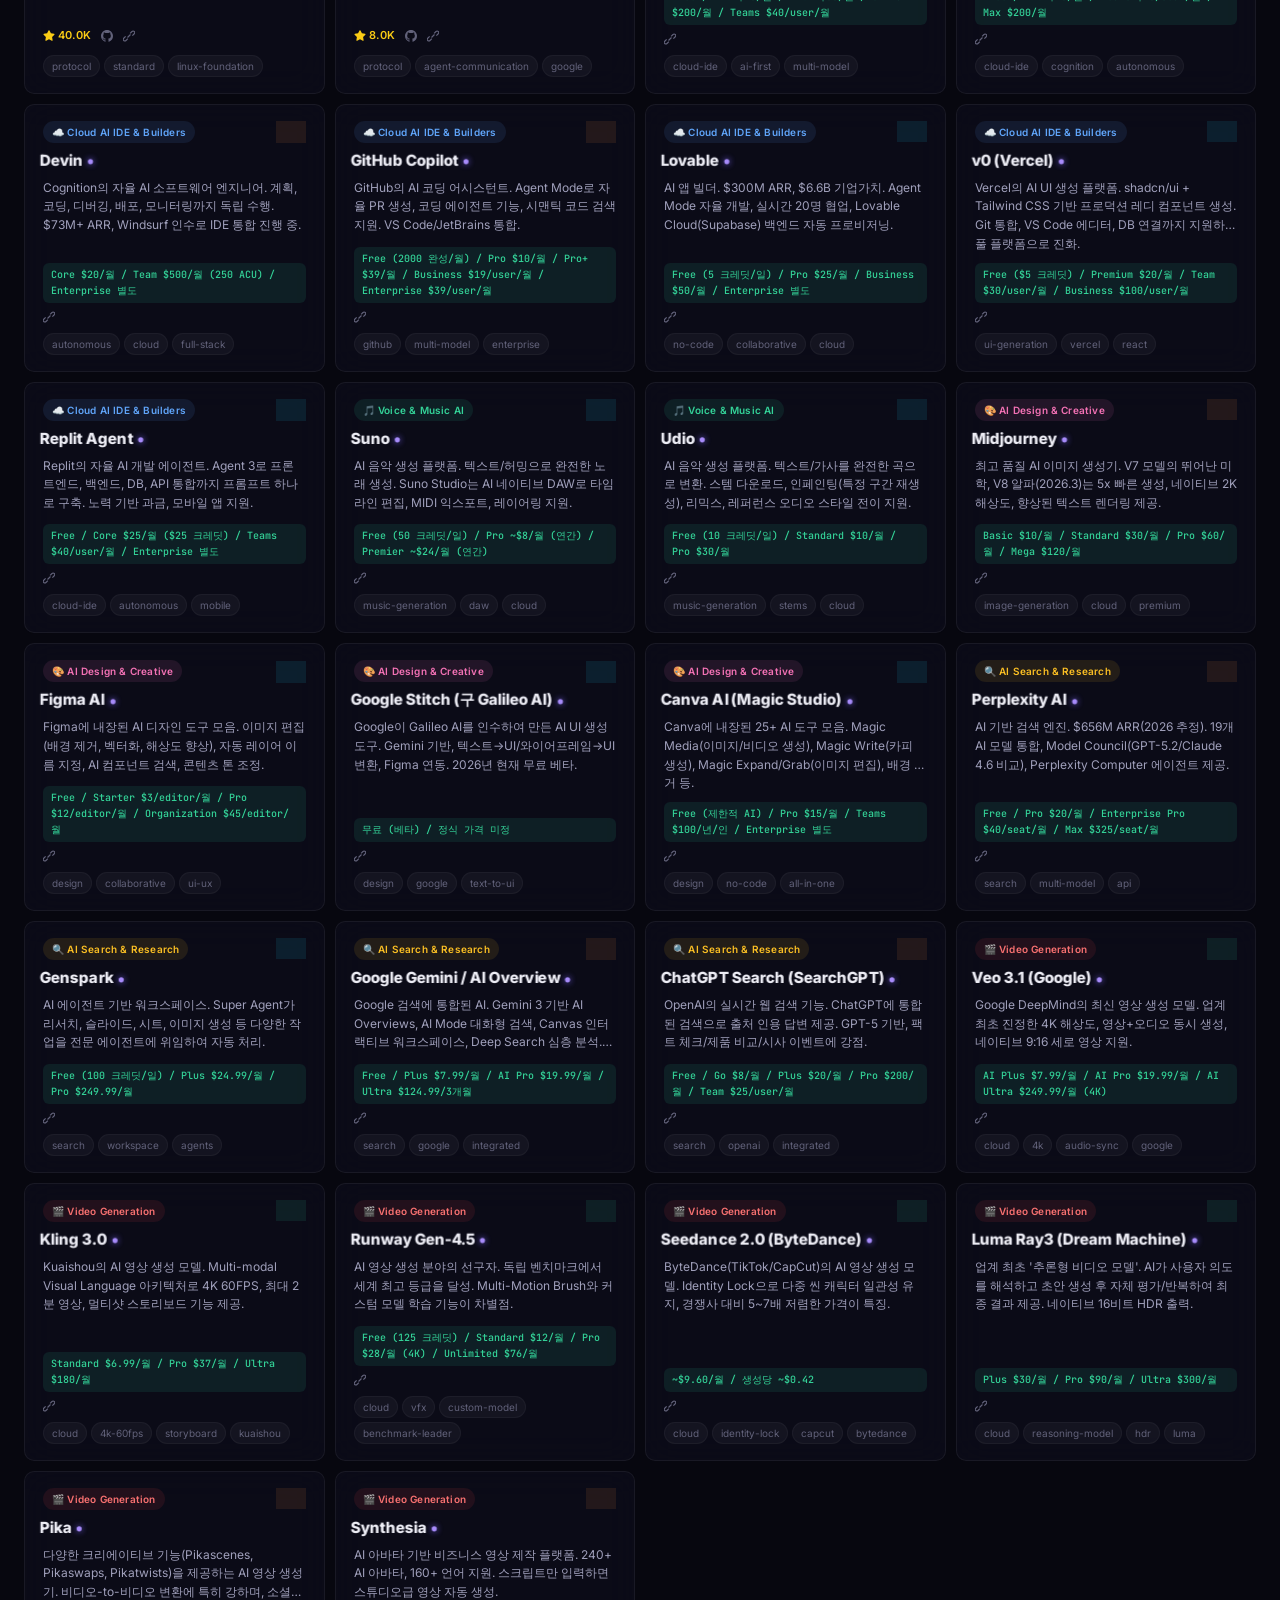
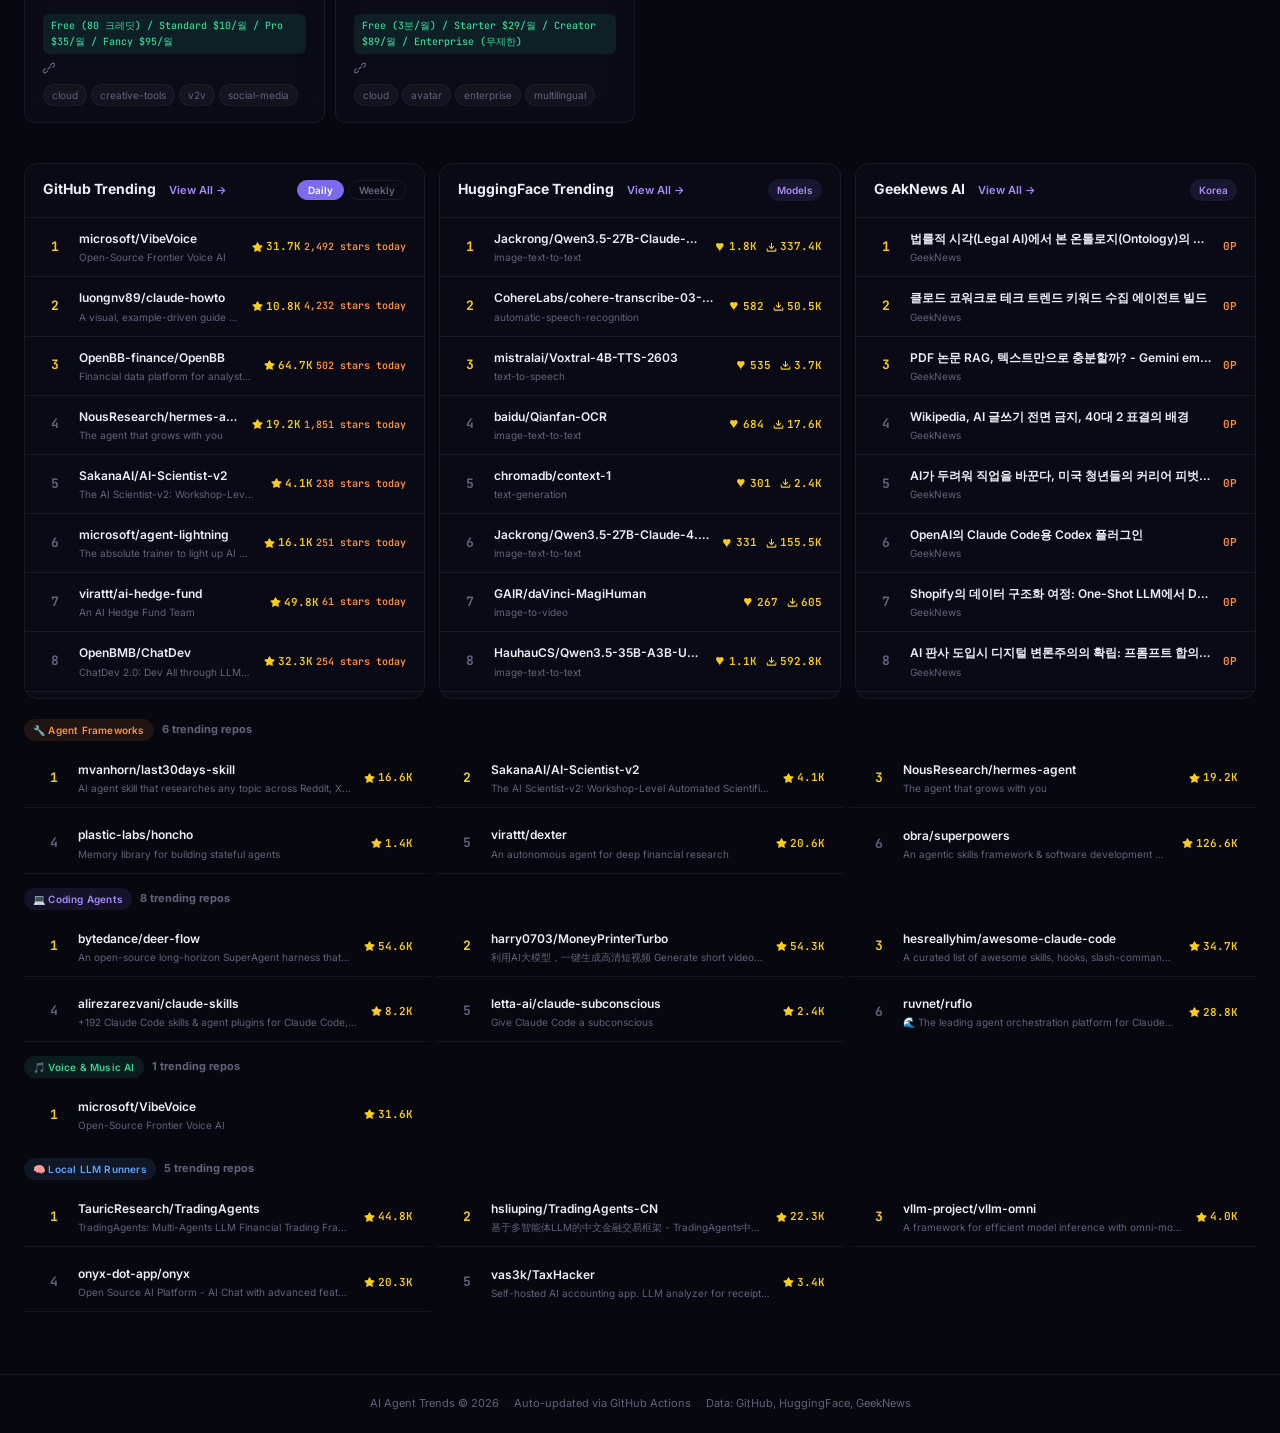
==== commit bcf8cc29: "feat: RSS-based real-time updates, feeds page, subtle hover effect 1. Card hover: replace spinning g" ====
--- a/docs/index.html
+++ b/docs/index.html
@@ -94,7 +94,7 @@
         <!-- GitHub Trending -->
         <div class="feed-column">
           <div class="feed-header">
-            <h2>GitHub Trending</h2>
+            <h2>GitHub Trending <a href="feeds.html?tab=github" class="view-all-link">View All →</a></h2>
             <div class="feed-toggle">
               <button class="feed-btn active" id="ghDaily">Daily</button>
               <button class="feed-btn" id="ghWeekly">Weekly</button>
@@ -107,7 +107,7 @@
         <!-- HuggingFace Trending -->
         <div class="feed-column">
           <div class="feed-header">
-            <h2>HuggingFace Trending</h2>
+            <h2>HuggingFace Trending <a href="feeds.html?tab=hf" class="view-all-link">View All →</a></h2>
             <span class="feed-badge">Models</span>
           </div>
           <div class="feed-list" id="hfTrending">
@@ -117,7 +117,7 @@
         <!-- GeekNews Feed -->
         <div class="feed-column">
           <div class="feed-header">
-            <h2>GeekNews AI</h2>
+            <h2>GeekNews AI <a href="feeds.html?tab=geeknews" class="view-all-link">View All →</a></h2>
             <span class="feed-badge">Korea</span>
           </div>
           <div class="feed-list" id="geeknewsFeed">
--- a/docs/assets/style.css
+++ b/docs/assets/style.css
@@ -613,6 +613,22 @@
 ::-webkit-scrollbar-thumb { background:var(--border); border-radius:3px }
 ::-webkit-scrollbar-thumb:hover { background:var(--border-h) }
 
+/* ---- Feed Page ---- */
+.feed-page-section { margin-bottom:32px }
+.feed-page-header {
+  display:flex; align-items:center; justify-content:space-between;
+  margin-bottom:12px; padding-bottom:10px; border-bottom:1px solid var(--border);
+}
+.feed-page-header h2 { font-size:16px; font-weight:800 }
+.feed-page-list { max-height:none }
+.view-all-link {
+  display:inline-flex; align-items:center; gap:4px;
+  font-size:11px; font-weight:600; color:var(--accent-l);
+  text-decoration:none; padding:4px 10px;
+  border-radius:var(--r-xs); transition:all .15s var(--ease);
+}
+.view-all-link:hover { background:var(--accent-dim) }
+
 /* ---- Focus ---- */
 :focus-visible { outline:2px solid var(--accent); outline-offset:2px }
 
@@ -639,22 +655,21 @@
 .tool-card .card-name,
 .tool-card .card-score { transform:translateZ(20px) }
 
-/* ---- Animated Gradient Border on hover ---- */
-@property --border-angle {
-  syntax: '<angle>';
-  inherits: false;
-  initial-value: 0deg;
-}
+/* ---- Subtle shimmer ripple on hover ---- */
 .tool-card::after {
-  content:''; position:absolute; inset:-1px; border-radius:var(--r); z-index:-1;
-  background:conic-gradient(from var(--border-angle),transparent 60%,var(--accent) 80%,var(--cyan) 90%,transparent 100%);
-  opacity:0; transition:opacity .3s var(--ease);
-}
-.tool-card:hover::after {
-  opacity:1;
-  animation:borderSpin 3s linear infinite;
-}
-@keyframes borderSpin { to { --border-angle: 360deg } }
+  content:''; position:absolute; inset:0; border-radius:inherit; z-index:0;
+  background:
+    radial-gradient(ellipse 120% 80% at var(--mx, 50%) var(--my, 50%),
+      rgba(124,106,239,.06) 0%, transparent 60%);
+  opacity:0; transition:opacity .4s var(--ease);
+  pointer-events:none;
+}
+.tool-card:hover::after { opacity:1 }
+/* soft border glow instead of spinning */
+.tool-card:hover {
+  border-color:rgba(124,106,239,.2);
+  box-shadow:0 0 20px rgba(124,106,239,.06), var(--shadow);
+}
 
 /* ---- Scroll-Driven Section Reveals ---- */
 @supports(animation-timeline:view()) {
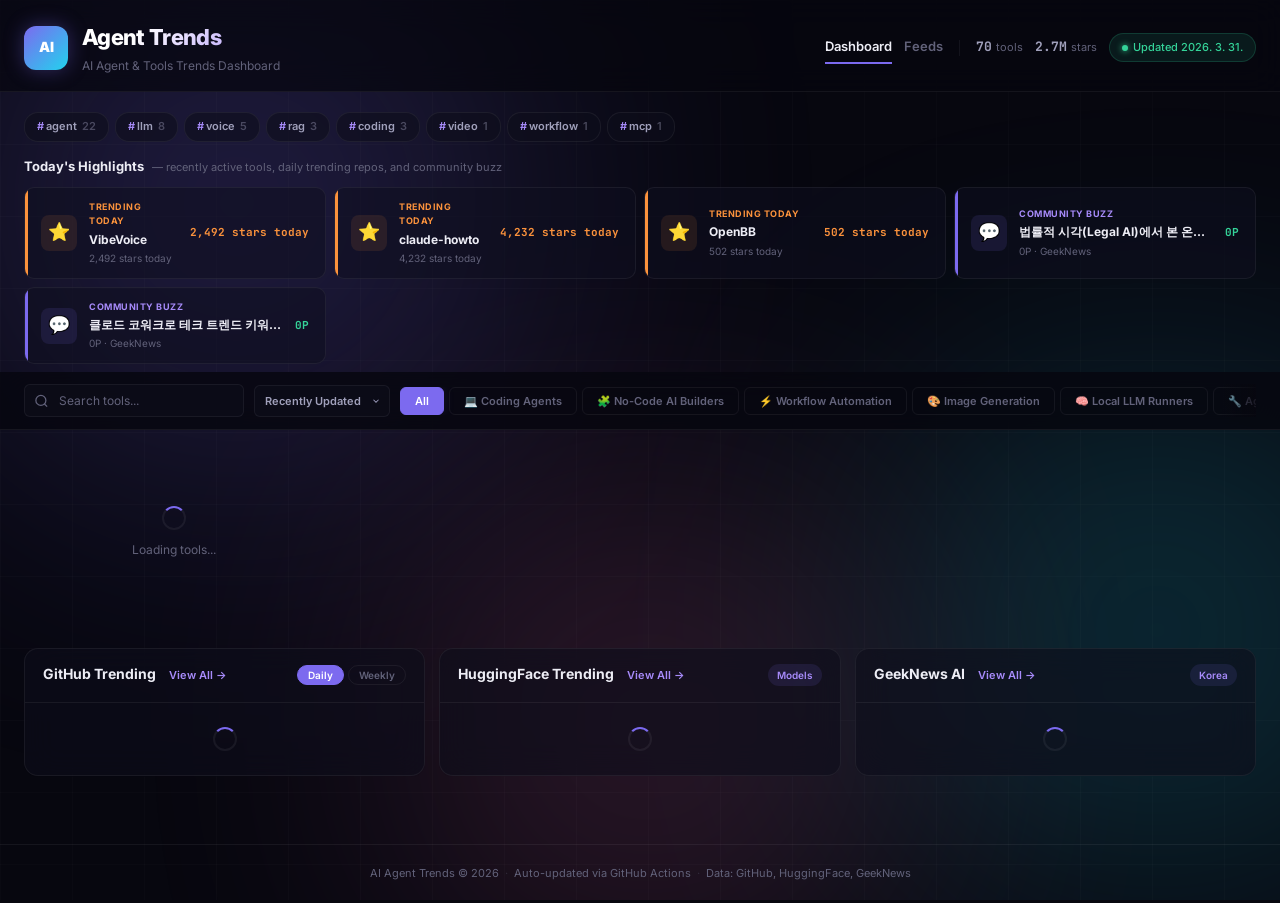
==== commit 6b80ee4b: "fix: navigation, highlight labels, remove duplicate hover effect 1. Navigation: add Dashboard / Feed" ====
--- a/docs/index.html
+++ b/docs/index.html
@@ -32,17 +32,14 @@
             <p class="logo-sub">AI Agent & Tools Trends Dashboard</p>
           </div>
         </div>
-        <div class="header-right">
-          <div class="header-stats">
-            <span class="h-stat" id="totalTools"><span class="h-stat-n">-</span> tools</span>
-            <span class="h-stat" id="totalStars"><span class="h-stat-n">-</span> stars</span>
-            <span class="h-stat" id="totalCategories"><span class="h-stat-n">-</span> categories</span>
-            <span class="h-stat" id="trendingCount"><span class="h-stat-n">-</span> trending</span>
-          </div>
-          <div class="header-badges">
-            <span class="badge badge-live" id="lastUpdated"><span class="live-dot"></span>Loading...</span>
-          </div>
-        </div>
+        <nav class="header-nav">
+          <a href="./" class="nav-link active">Dashboard</a>
+          <a href="feeds.html" class="nav-link">Feeds</a>
+          <span class="nav-sep"></span>
+          <span class="h-stat" id="totalTools"><span class="h-stat-n">-</span> tools</span>
+          <span class="h-stat" id="totalStars"><span class="h-stat-n">-</span> stars</span>
+          <span class="badge badge-live" id="lastUpdated"><span class="live-dot"></span>Loading...</span>
+        </nav>
       </div>
     </div>
   </header>
@@ -50,9 +47,8 @@
   <!-- Today's Highlights + Trending Topics -->
   <section class="highlights-section">
     <div class="container">
-      <!-- Trending Topics -->
       <div class="topic-pills" id="topicPills"></div>
-      <!-- Today's Hot -->
+      <div class="highlights-header" id="highlightsHeader"></div>
       <div class="highlights-grid" id="highlightsGrid"></div>
     </div>
   </section>
--- a/docs/assets/style.css
+++ b/docs/assets/style.css
@@ -91,14 +91,23 @@
   -webkit-background-clip:text; -webkit-text-fill-color:transparent; background-clip:text;
 }
 .logo-sub { font-size:12px; color:var(--text-3); margin-top:1px }
-.header-right { display:flex; flex-direction:column; align-items:flex-end; gap:8px }
-.header-stats { display:flex; gap:16px }
+.header-nav {
+  display:flex; align-items:center; gap:12px; flex-wrap:wrap;
+}
+.nav-link {
+  font-size:13px; font-weight:600; color:var(--text-3);
+  text-decoration:none; padding:5px 0;
+  border-bottom:2px solid transparent;
+  transition:all .15s var(--ease);
+}
+.nav-link:hover { color:var(--text) }
+.nav-link.active { color:var(--text); border-bottom-color:var(--accent) }
+.nav-sep { width:1px; height:16px; background:var(--border); margin:0 4px }
 .h-stat { font-size:11px; color:var(--text-3) }
 .h-stat-n {
-  font-family:'JetBrains Mono',monospace; font-weight:700; font-size:14px;
-  color:var(--text); margin-right:2px;
-}
-.header-badges { display:flex; gap:8px; flex-wrap:wrap }
+  font-family:'JetBrains Mono',monospace; font-weight:700; font-size:13px;
+  color:var(--text-2); margin-right:1px;
+}
 .badge {
   display:inline-flex; align-items:center; gap:5px;
   padding:5px 12px; border-radius:16px; font-size:11px; font-weight:500;
@@ -151,6 +160,15 @@
 .topic-pill:hover { background:var(--accent-dim); color:var(--accent-l); border-color:rgba(124,106,239,.3) }
 .topic-pill .pill-hash { color:var(--accent-l); margin-right:2px }
 
+.highlights-header {
+  display:flex; align-items:baseline; gap:8px; margin-bottom:10px;
+}
+.highlights-title {
+  font-size:13px; font-weight:700; color:var(--text);
+}
+.highlights-sub {
+  font-size:11px; color:var(--text-3);
+}
 .highlights-grid {
   display:grid; grid-template-columns:repeat(auto-fill,minmax(260px,1fr)); gap:8px;
 }
@@ -176,6 +194,10 @@
 .hl-new .hl-icon { background:var(--green-dim) }
 .hl-surge .hl-icon { background:var(--accent-dim) }
 .hl-info { flex:1; min-width:0 }
+.hl-label { font-size:9px; font-weight:700; text-transform:uppercase; letter-spacing:.5px; margin-bottom:1px }
+.hl-hot .hl-label { color:var(--orange) }
+.hl-new .hl-label { color:var(--green) }
+.hl-surge .hl-label { color:var(--accent-l) }
 .hl-title { font-size:12px; font-weight:700; white-space:nowrap; overflow:hidden; text-overflow:ellipsis }
 .hl-sub { font-size:10px; color:var(--text-3); margin-top:1px }
 .hl-stat {
@@ -588,8 +610,7 @@
 }
 @media(max-width:768px) {
   .header-inner { flex-direction:column; align-items:flex-start }
-  .header-right { align-items:flex-start }
-  .header-stats { flex-wrap:wrap; gap:10px }
+  .header-nav { width:100%; flex-wrap:wrap }
   .stats-grid { grid-template-columns:repeat(2,1fr) }
   .filter-bar { flex-direction:column; align-items:stretch; gap:8px }
   .search-wrap { flex:none }
@@ -655,20 +676,10 @@
 .tool-card .card-name,
 .tool-card .card-score { transform:translateZ(20px) }
 
-/* ---- Subtle shimmer ripple on hover ---- */
-.tool-card::after {
-  content:''; position:absolute; inset:0; border-radius:inherit; z-index:0;
-  background:
-    radial-gradient(ellipse 120% 80% at var(--mx, 50%) var(--my, 50%),
-      rgba(124,106,239,.06) 0%, transparent 60%);
-  opacity:0; transition:opacity .4s var(--ease);
-  pointer-events:none;
-}
-.tool-card:hover::after { opacity:1 }
-/* soft border glow instead of spinning */
+/* ---- Card hover — border glow only (cursor spotlight handles the light) ---- */
 .tool-card:hover {
-  border-color:rgba(124,106,239,.2);
-  box-shadow:0 0 20px rgba(124,106,239,.06), var(--shadow);
+  border-color:rgba(124,106,239,.18);
+  box-shadow:0 4px 24px rgba(0,0,0,.3);
 }
 
 /* ---- Scroll-Driven Section Reveals ---- */
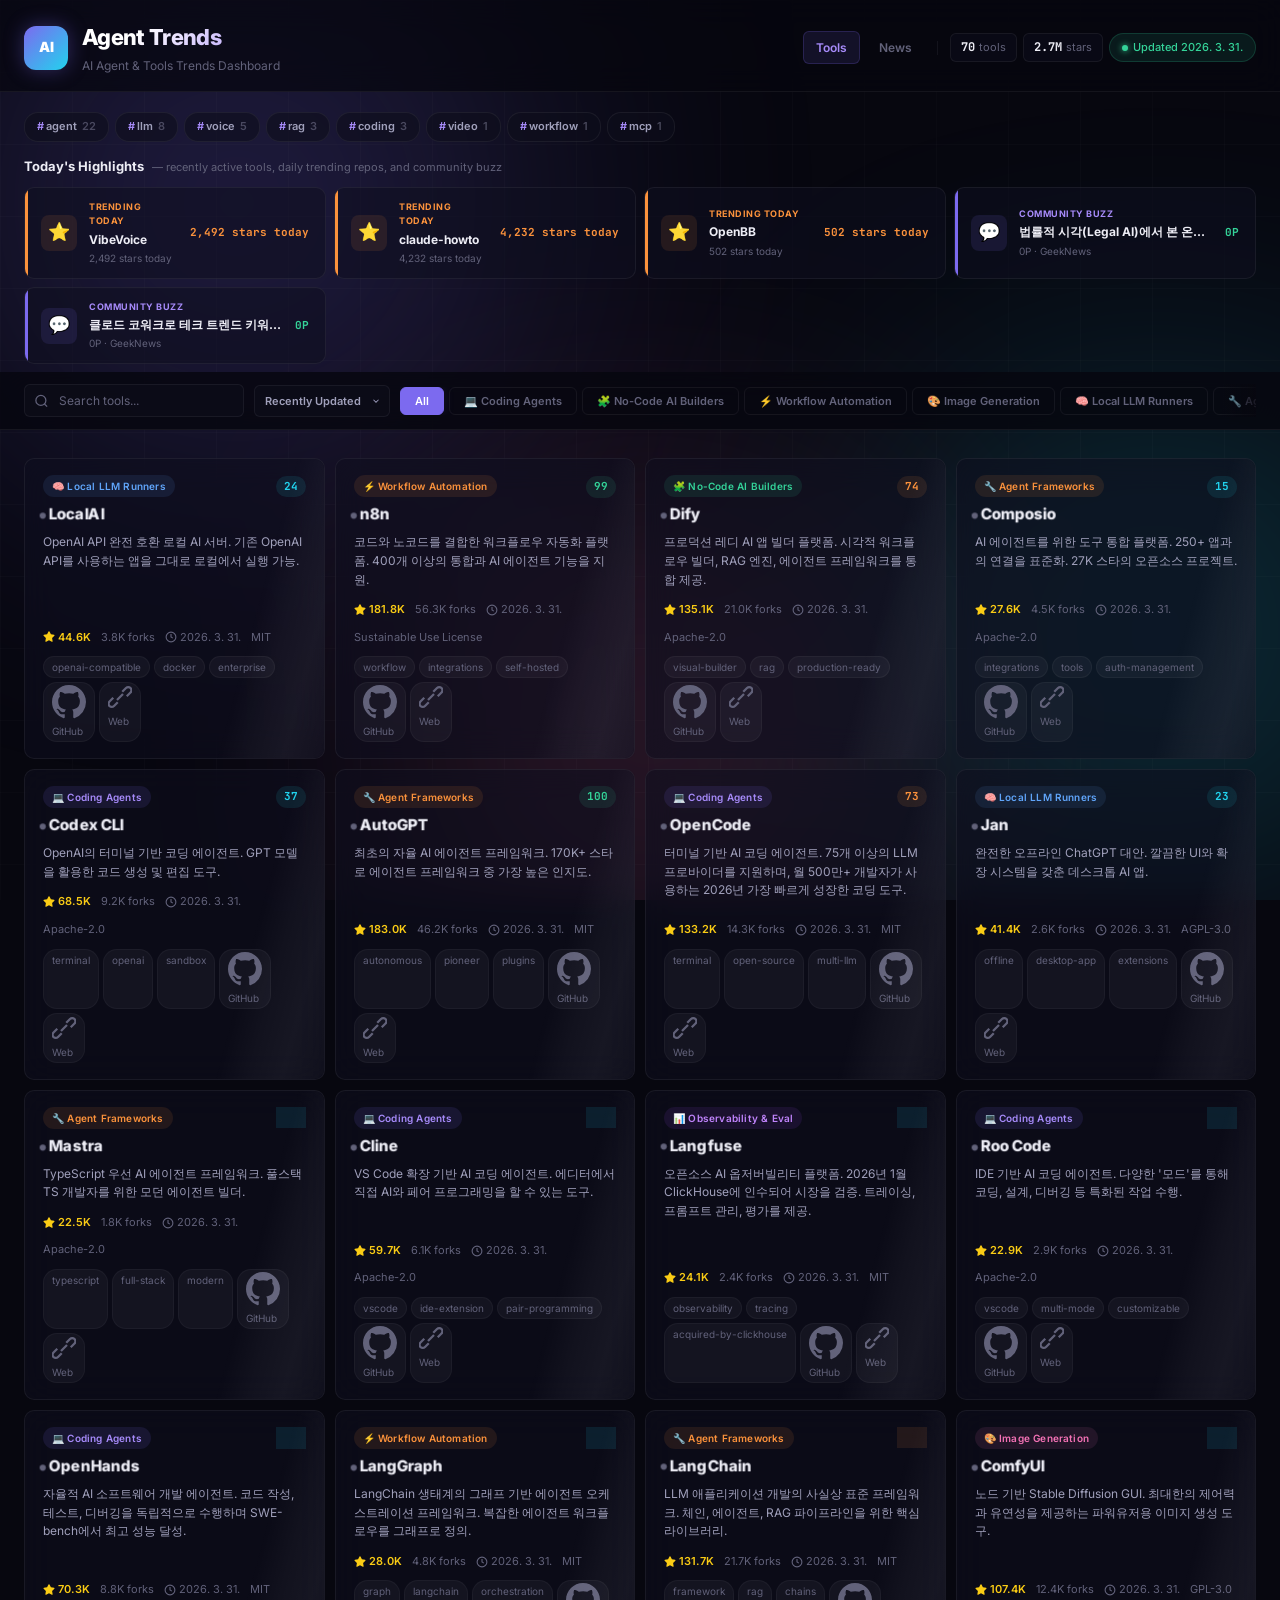
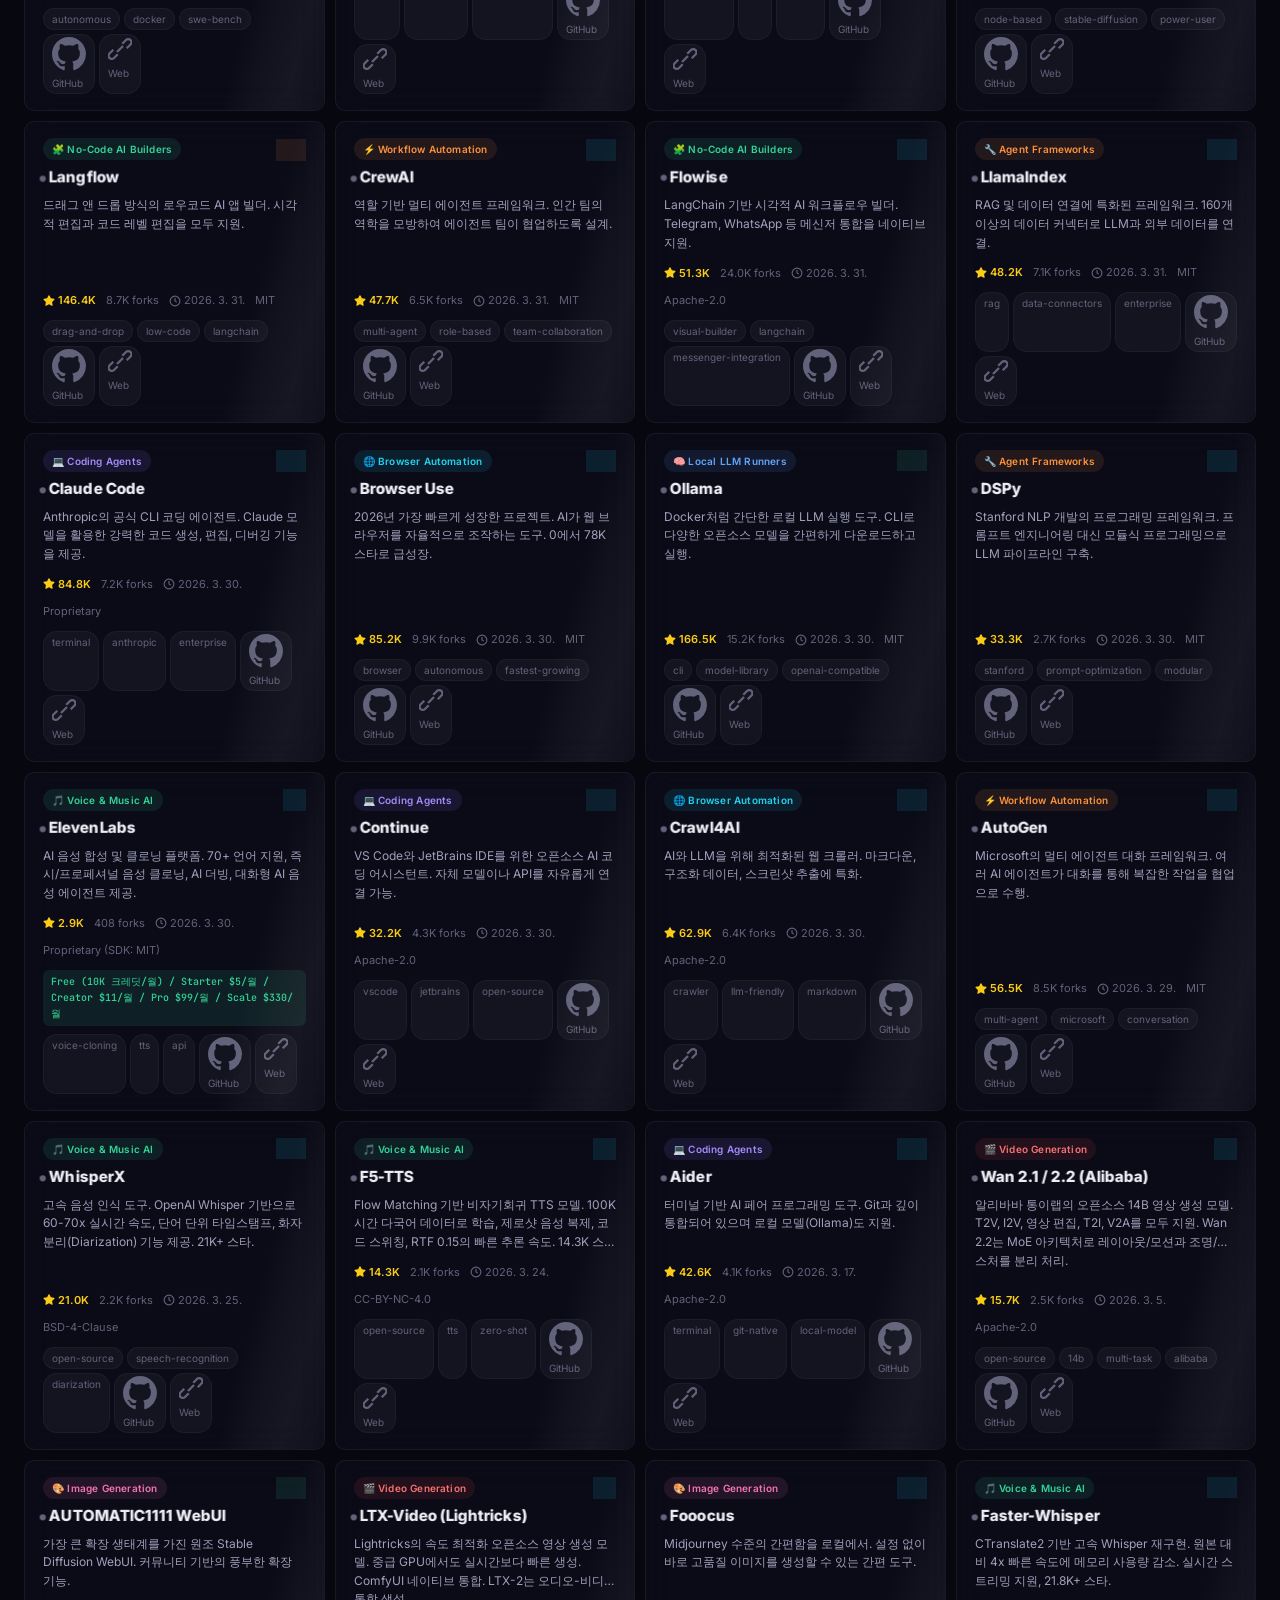
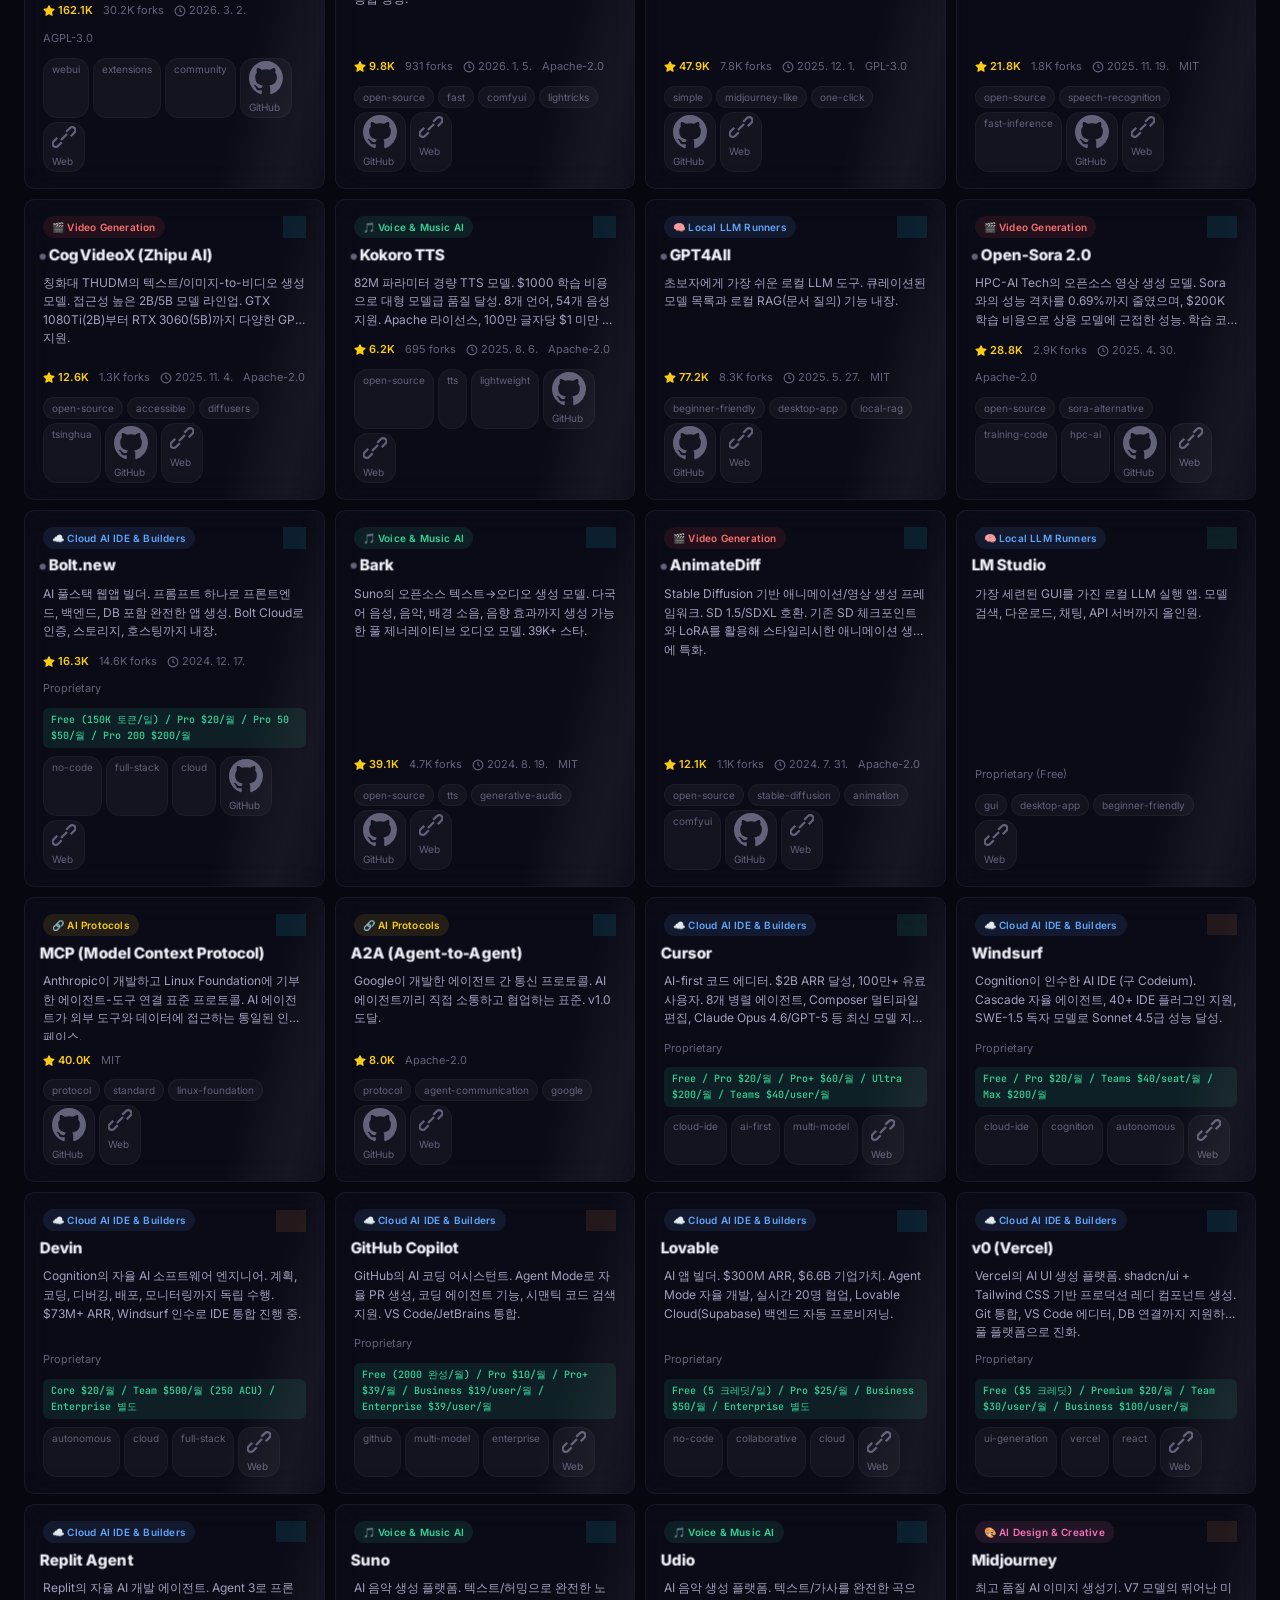
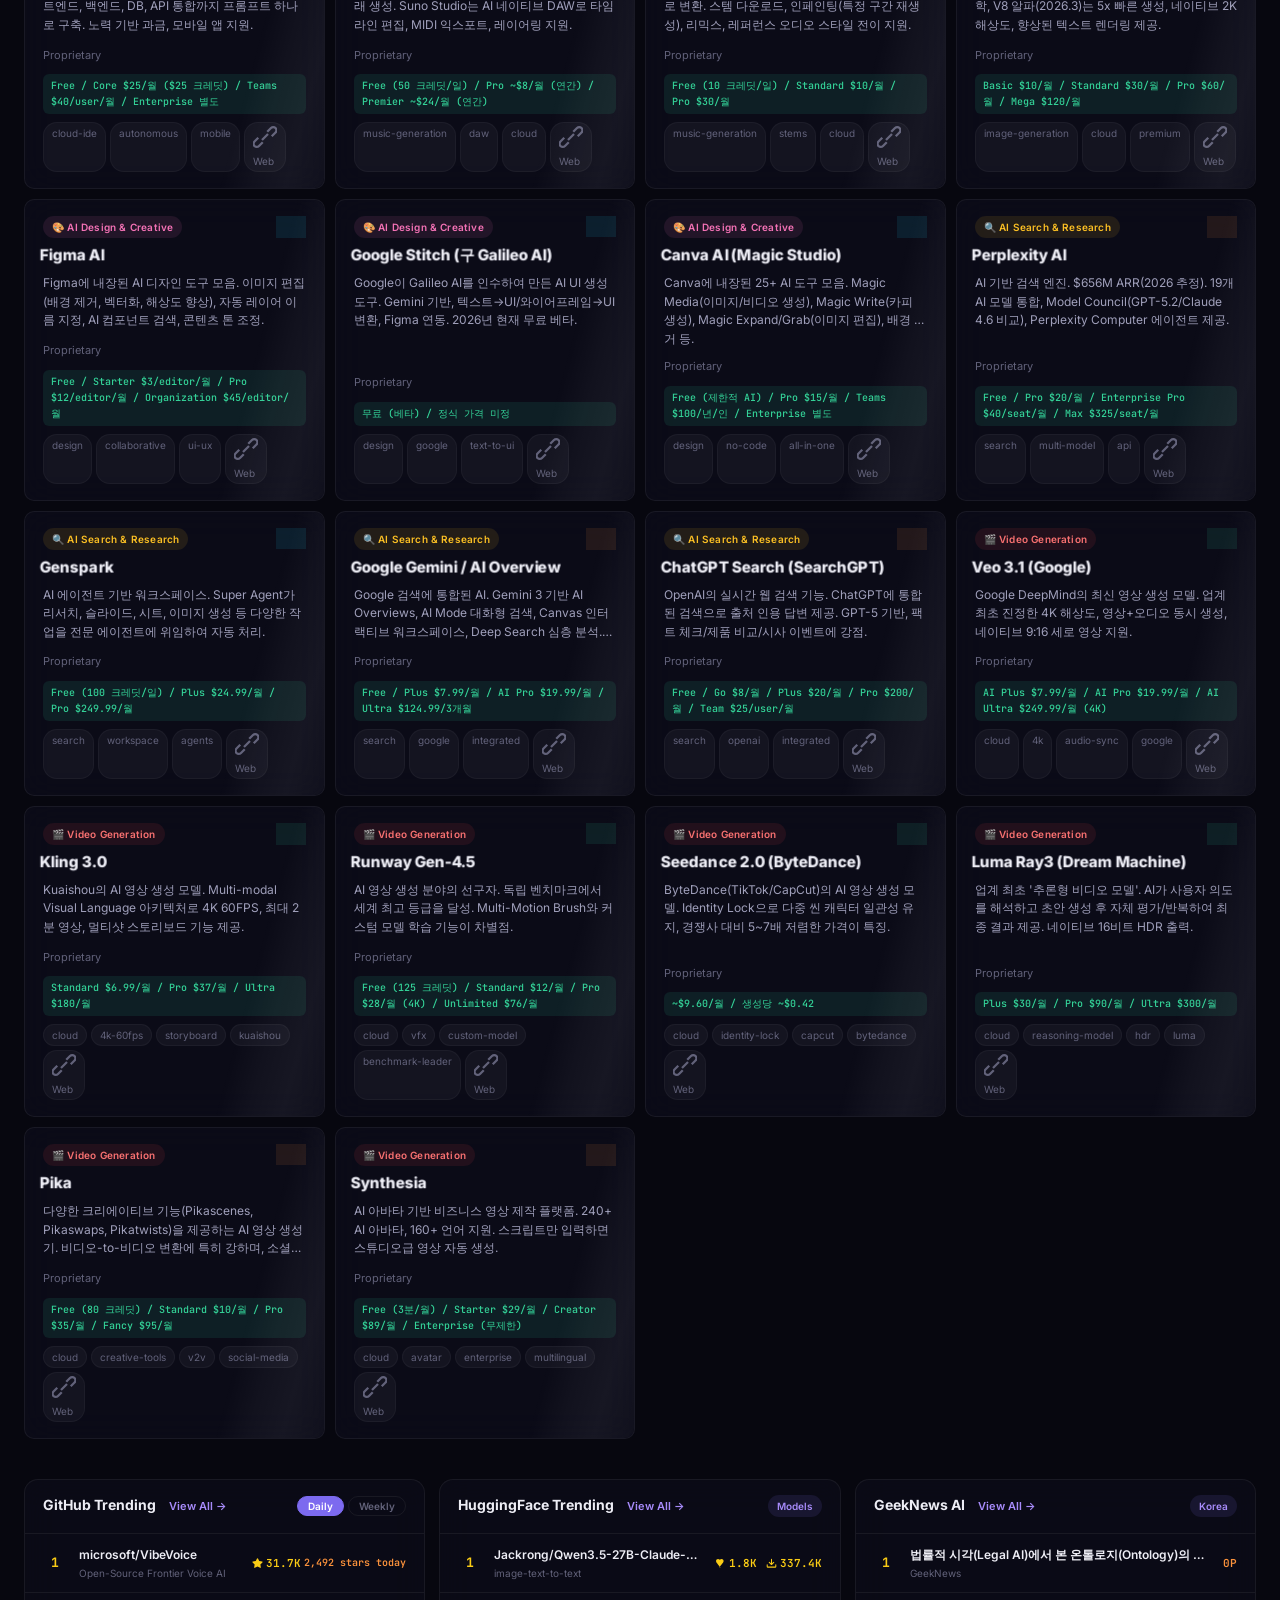
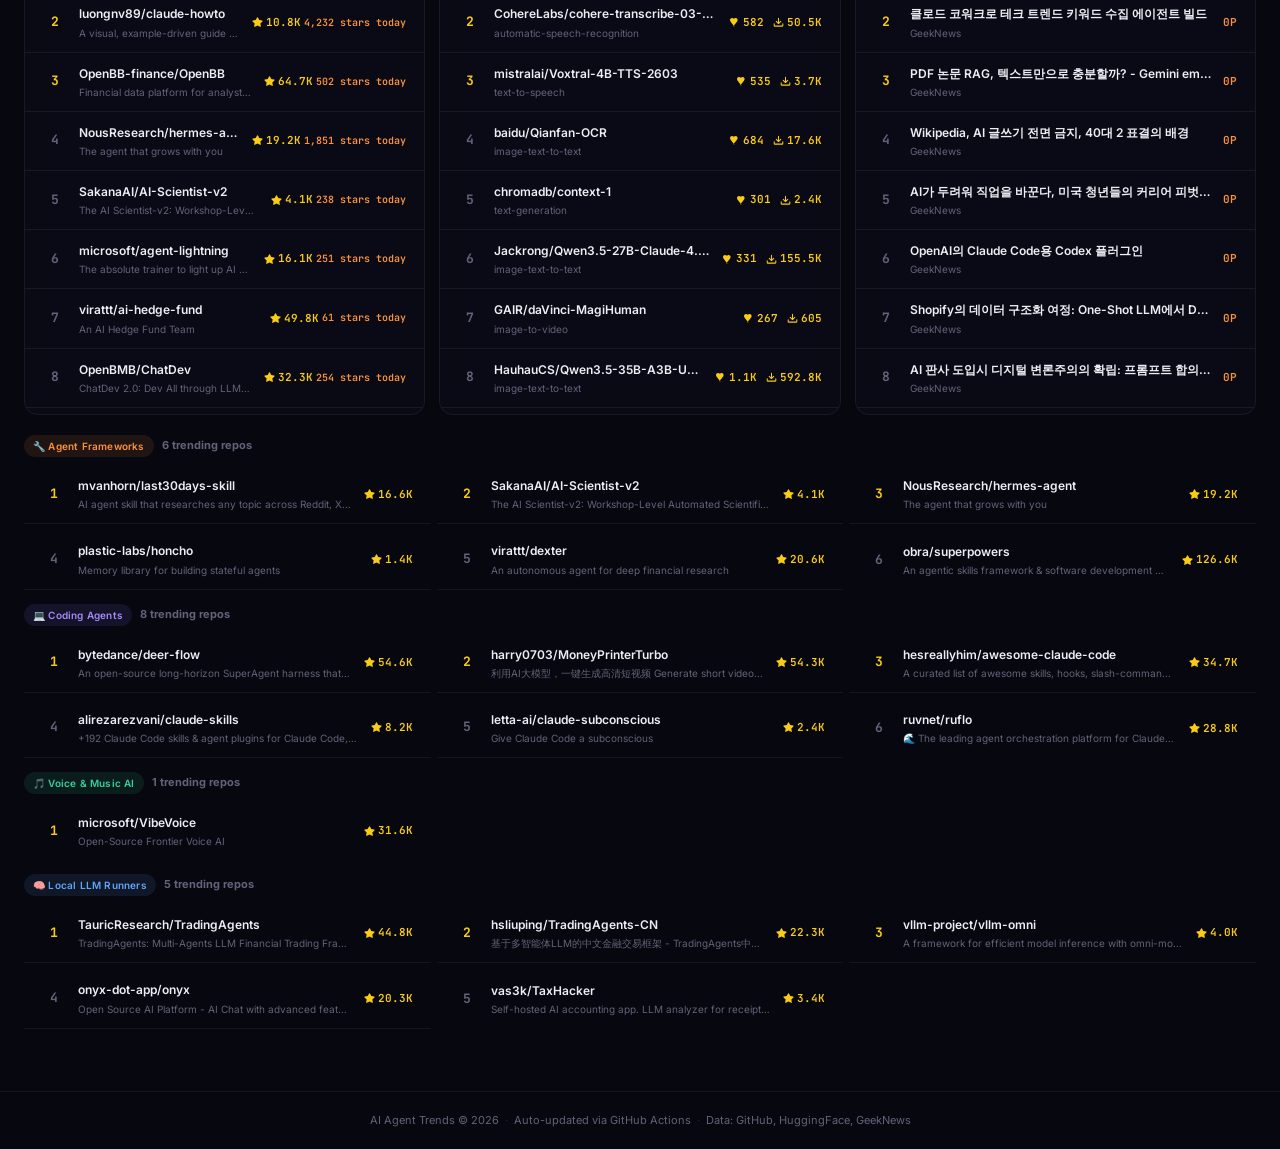
==== commit e4c7e8ce: "fix: rename Dashboard/Feeds → Tools/News, enrich cards, stabilize CI Naming: - "Dashboard" → "Tools"" ====
--- a/docs/index.html
+++ b/docs/index.html
@@ -33,8 +33,8 @@
           </div>
         </div>
         <nav class="header-nav">
-          <a href="./" class="nav-link active">Dashboard</a>
-          <a href="feeds.html" class="nav-link">Feeds</a>
+          <a href="./" class="nav-link active">Tools</a>
+          <a href="news.html" class="nav-link">News</a>
           <span class="nav-sep"></span>
           <span class="h-stat" id="totalTools"><span class="h-stat-n">-</span> tools</span>
           <span class="h-stat" id="totalStars"><span class="h-stat-n">-</span> stars</span>
@@ -90,7 +90,7 @@
         <!-- GitHub Trending -->
         <div class="feed-column">
           <div class="feed-header">
-            <h2>GitHub Trending <a href="feeds.html?tab=github" class="view-all-link">View All →</a></h2>
+            <h2>GitHub Trending <a href="news.html?tab=github" class="view-all-link">View All →</a></h2>
             <div class="feed-toggle">
               <button class="feed-btn active" id="ghDaily">Daily</button>
               <button class="feed-btn" id="ghWeekly">Weekly</button>
@@ -103,7 +103,7 @@
         <!-- HuggingFace Trending -->
         <div class="feed-column">
           <div class="feed-header">
-            <h2>HuggingFace Trending <a href="feeds.html?tab=hf" class="view-all-link">View All →</a></h2>
+            <h2>HuggingFace Trending <a href="news.html?tab=hf" class="view-all-link">View All →</a></h2>
             <span class="feed-badge">Models</span>
           </div>
           <div class="feed-list" id="hfTrending">
@@ -113,7 +113,7 @@
         <!-- GeekNews Feed -->
         <div class="feed-column">
           <div class="feed-header">
-            <h2>GeekNews AI <a href="feeds.html?tab=geeknews" class="view-all-link">View All →</a></h2>
+            <h2>GeekNews AI <a href="news.html?tab=geeknews" class="view-all-link">View All →</a></h2>
             <span class="feed-badge">Korea</span>
           </div>
           <div class="feed-list" id="geeknewsFeed">
--- a/docs/assets/style.css
+++ b/docs/assets/style.css
@@ -92,21 +92,28 @@
 }
 .logo-sub { font-size:12px; color:var(--text-3); margin-top:1px }
 .header-nav {
-  display:flex; align-items:center; gap:12px; flex-wrap:wrap;
+  display:flex; align-items:center; gap:6px; flex-wrap:wrap;
 }
 .nav-link {
-  font-size:13px; font-weight:600; color:var(--text-3);
-  text-decoration:none; padding:5px 0;
-  border-bottom:2px solid transparent;
+  font-size:12px; font-weight:600; color:var(--text-3);
+  text-decoration:none; padding:6px 12px;
+  border-radius:var(--r-xs); border:1px solid transparent;
   transition:all .15s var(--ease);
 }
-.nav-link:hover { color:var(--text) }
-.nav-link.active { color:var(--text); border-bottom-color:var(--accent) }
-.nav-sep { width:1px; height:16px; background:var(--border); margin:0 4px }
-.h-stat { font-size:11px; color:var(--text-3) }
+.nav-link:hover { color:var(--text); background:var(--bg-glass); border-color:var(--border) }
+.nav-link.active {
+  color:var(--accent-l); background:var(--accent-dim);
+  border-color:rgba(124,106,239,.2);
+}
+.nav-sep { width:1px; height:14px; background:var(--border); margin:0 6px }
+.h-stat {
+  font-size:11px; color:var(--text-3);
+  padding:4px 10px; background:var(--bg-glass);
+  border:1px solid var(--border); border-radius:var(--r-xs);
+}
 .h-stat-n {
-  font-family:'JetBrains Mono',monospace; font-weight:700; font-size:13px;
-  color:var(--text-2); margin-right:1px;
+  font-family:'JetBrains Mono',monospace; font-weight:700; font-size:12px;
+  color:var(--text); margin-right:1px;
 }
 .badge {
   display:inline-flex; align-items:center; gap:5px;
@@ -284,9 +291,7 @@
   background:linear-gradient(90deg,var(--accent),var(--cyan));
   opacity:0; transition:opacity .25s var(--ease);
 }
-.tool-card:hover {
-  border-color:var(--border-h); transform:translateY(-3px); box-shadow:var(--shadow);
-}
+.tool-card:hover::before { opacity:1 }
 .tool-card:hover::before { opacity:1 }
 
 .card-top { display:flex; align-items:center; justify-content:space-between; margin-bottom:8px }
@@ -676,10 +681,26 @@
 .tool-card .card-name,
 .tool-card .card-score { transform:translateZ(20px) }
 
-/* ---- Card hover — border glow only (cursor spotlight handles the light) ---- */
+/* ---- Card hover — Linear/Vercel style light sweep ---- */
+.tool-card::after {
+  content:''; position:absolute; inset:0; border-radius:inherit;
+  background:linear-gradient(
+    105deg,
+    transparent 40%,
+    rgba(255,255,255,.03) 45%,
+    rgba(255,255,255,.05) 50%,
+    rgba(255,255,255,.03) 55%,
+    transparent 60%
+  );
+  background-size:200% 100%;
+  background-position:200% 0;
+  pointer-events:none; z-index:1;
+  transition:background-position .6s var(--ease);
+}
+.tool-card:hover::after { background-position:-200% 0 }
 .tool-card:hover {
-  border-color:rgba(124,106,239,.18);
-  box-shadow:0 4px 24px rgba(0,0,0,.3);
+  border-color:rgba(255,255,255,.1);
+  box-shadow:0 4px 20px rgba(0,0,0,.25);
 }
 
 /* ---- Scroll-Driven Section Reveals ---- */
